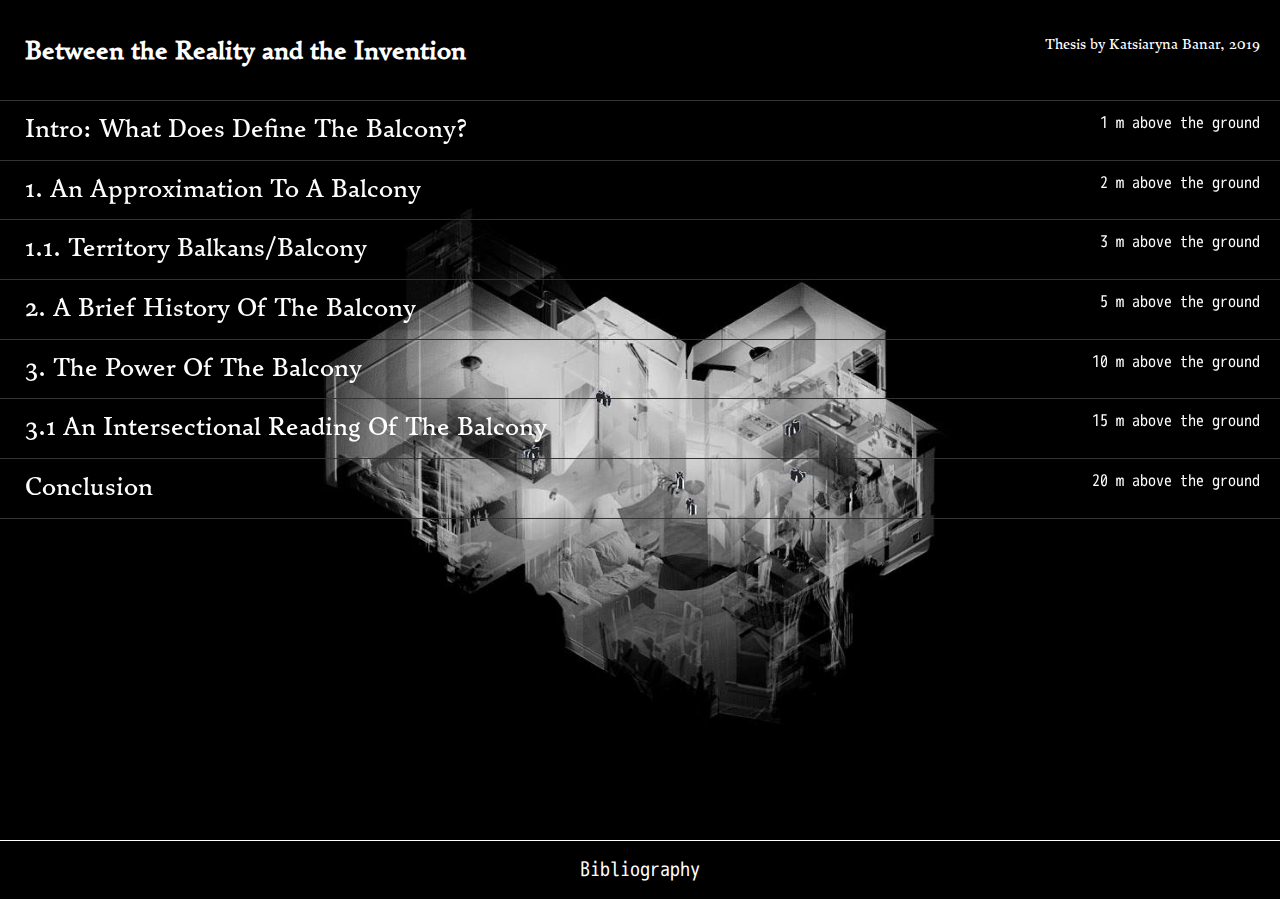
==== index.html @ 6cf9952d "Update_2" ====
<html>

<head>
<script type="text/javascript" src="jquery-3.2.1.min.js"></script>
<link rel="stylesheet" type="text/css" href="style.css">
<!-- <link rel="stylesheet" type="text/css" href="aos.css"> -->
<meta name="viewport" content="width=device-width, initial-scale=1, minimum-scale=1.0, user-scalable=no">

</head>

<body>



	<div class="top">
		<h2>Between the Reality and the Invention</h2>
		<p class="credentials">Thesis by Katsiaryna Banar, 2019</p>
	</div>


	<nav class="menu">
    <nav class="drop-down-menu">
      <input type="checkbox" class="activate" id="accordion-1" name="accordion-1" onChange="toggleDisplay('img-big-one');" onChange="toggleVisibility('bibliography');">
      <label for="accordion-1" class="menu-title">Intro: What Does Define The Balcony?</label>
      <label for="accordion-1" class="menu-title-m">1 m above the ground</label>
      <img class="big-img" id="img-big-one" src="3.jpg">
      <div class="drop-down">
	  		<div class="content">
					<p class="text">
						In my research, I am interested in examining the role of balconies in societies.
						The balcony is a platform enclosed by a wall or balustrade on the outside of a building, with access from an upper-floor window or door<span class="ref" id="ref1">(1)</span>. The balcony has its construction, which makes it a limited space, yet the perspective is endless; it projects to the outside but floats above it. Unlike other similar structures such as terraces, loggia or streets in the sky, balconies are cellular and isolated<span class="ref" id="ref2">(2)</span>.  It is this isolation that gives a feeling of privacy for this delineated territory towering above a noisy street.<br><br>

						A balcony is an exercise between public and private, silent and loud, foreground and the background. It is a place of tension between two opposing forces and in the manipulation of those forces, it shapes social relations. And in this binary exchange inherited in a very common architectural element, one can observe the omnipresence of dynamic transformation of self-recognition, that reproduces itself at every moment at any point<span class="ref" id="ref3">(3)</span>. The balcony is cellular and isolated, with perfectly defined borders, yet it provides the capacity to act and structure meaning in a given environment.<br><br>

						A balcony can be considered as a divider or a connector based on the function and its interpretation by the participants in the information exchange. Historically, a balcony has performed multiple roles: from the defensive, through representative towards the ceremonial and symbolical. Balconies underwent multiple changes during their existence and served as numerous diverse platforms for maintaining the needs of a particular time, its construction was changed accordingly. At present, balconies are still used in many religions as echoes of the former power.<span class="ref" id="ref4">(4)</span> <br><br>

						A balcony has a vivid hierarchy and vertical position, which states the elevation of one over another: it gives a choice for the one on the balcony of where and how to be seen. It has a particular capacity and provides a higher ground; everything works in favor of the ones on the balcony: it provides access to the more information, it has a better sound distribution and a greater perspective. It's superior yet limited towards the inferior yet endless world.<br><br>
						 
						Standing on a balcony one has the privilege of a superior position, of privacy, significance, dominance, and broader view, yet mobility is limited. It is superior but simultaneously turned towards the inferior yet endless world. “What does it mean to be above or below in today’s rapidly urbanizing world?”<span class="ref" id="ref5">(5)</span>, between the observer and the observed scene. This hierarchy is the representation of power. <br><br>

						I want to examine the created tension and analyze how the dominant position of power provoked or affected the interpretation of actions and behaviors. I want to learn about the determining factors of geopolitical inequalities and the methods of translation of the information.<br><br>

						In order to do so, the balcony will be examined on different levels such as etymological, physical, symbolical, and looked through the prism of the Balkans as they both share the common principles in their etymologies and the ways in which they are culturally constructed.<span class="ref" id="ref6">(6)</span>  The balcony is not just a mundane object that decorates the city, but it is underlying greater reality and power. Thus, this thesis is a reading of the balcony. <br><br>

						 I know that something should look like this, and I expect it to behave in some specific way. But the beauty of virtual worlds lies in the fact that the behaviour of elements within it depends on the programmer’s imagination rather than on the way things happen on this Euclidian-Newtonian earth. If I drop an object in the virtual world, it might just go up or even multiply and go sideways — the laws of this world can be logical and consistent, but not necessarily with real physics. The symbols become the realityhere are certain characteristics of virtual worlds.
					</p>
					<div class="images">
						<img class="small-img" src="2.jpg" data-aos="fade-up">
					</div>
					<div class="content">
						<p class="text">
							Hedgehos is the best animal in the whole universe <span class="ref" id="ref2">HEDGEHOOOOOG!!!!!</span>

						</p>
						<div class="images">
							<img class="small-img" src="2.jpg" data-aos="fade-up">
						</div>
	     	</div>
      </div>
    </nav>



    <nav class="drop-down-menu">
			<input type="checkbox" class="activate" id="accordion-2" name="accordion-2" onChange="toggleDisplay('img-big-two');" onChange="toggleVisibility('bibliography');">
<!--       <label for="accordion-2" class="menu-title">1. An Approximation To A Balcony<span style='padding-left:27%;'> 2 m above the ground</span></label> -->

        <label for="accordion-2" class="menu-title">1. An Approximation To A Balcony</label>
        <label for="accordion-2" class="menu-title-m">2 m above the ground</label>
				<img class="big-img" id="img-big-two" src="3.jpg">

				 <div class="drop-down">
	 	  		<div class="content">
	 					<p class="text">
							<span class="ref" id="ref3">(3)</span>

	 						In order to understand what the words balcony and Balkans have in common, one should look at the common perception of both of these terms. To simulate this one can go to the popular search engine and the first results for the word “balcony” generate images, which represent the balcony as an architectural form of luxury, an outdoor oasis, privacy and a form of escape. <br><br>

							For the Balkans, according to popular online encyclopedia Britannica “The Balkans are usually characterized as comprising Albania, Bosnia and Herzegovina, Bulgaria, Croatia, Kosovo, Macedonia, Montenegro, Romania, Serbia, and Slovenia”<span class="ref" id="ref7">(7)</span>. <br><br>

							Although there is no universal agreement on the region’s components<span class="ref" id="ref8">(8)</span>, paradoxically the mainstream culture has a very unified and generalized view on the region. If one runs the word “Balkans” through the Google image search, it will appear as the oasis of the blue seaside and green mountains, a perfect destination for the holidays.  <br><br>

							However, in order to be precise in the understanding of these terms to draw further conclusions, one should come to an etymological analysis. If to look at the origin of the word balcony, one can find in popular sources that the term derives from Old High German balcho ‘beam’. Another popular version is that it arises from Italian balcone ‘scaffold.<span class="ref" id="ref9">(9)</span>’  The term balcony can also possibly arise from Persian balk 'mud' with Turkish suffix -an, or another version is Persian بالا bālā 'big, high, upper, above' + خانه khāna 'house, upper house, room'<span class="ref" id="ref10">(10)</span> <br><br>

							On the other hand, Balkans originated from Ottoman Turkish “balkan” meaning “chain of wooded mountains” can be related to Persian bālk 'mud', and the Turkish suffix an 'swampy forest' when Ottoman Turks arrived into the region. Also, Ottoman Turkish balkan, in its turn may relate back to the Persian word "balkane", which means high, above, or proud house.<span class="ref" id="ref11">(11)</span> <br><br>

							Thus, both of these terms share mutual linguistic origins and based on this connection, it gives the ground for further investigation of the relation between these two concepts. And in doing so, one can see the relation between the reality and the invention: how both of these terms turn out to be the product of the cultural means. <br><br>

							The Balkans has been described as the "other" of Europe. There has been a plan for the inclusion of the Balkans into the European Union, which extended to Bulgaria, Romania, and Croatia, along with Greece, and the rest of the region was ignored.<span class="ref" id="ref12">(12)</span>  <br><br>


	 					</p>
	 					<div class="images">
	 						<img class="small-img" src="2.jpg" data-aos="fade-up">
	 					</div>
	 					<div class="content">
	 						<p class="text">

	 							
	 							
	 						<div class="images">
	 							<img class="small-img" src="2.jpg" data-aos="fade-up">
	 						</div>
	 	     	</div>
	       </div>
    </nav>




    <nav class="drop-down-menu">
			<input type="checkbox" class="activate" id="accordion-3" name="accordion-3" onChange="toggleDisplay('img-big-three');" onChange="toggleVisibility('bibliography');">
      <label for="accordion-3" class="menu-title">1.1. Territory Balkans/Balcony</label>
       <label for="accordion-3" class="menu-title-m">3 m above the ground</label>

      <img class="big-img" id="img-big-three" src="2.jpg">

			<div class="drop-down">
	  		<div class="content">
					<p class="text">
						The earliest mention of the term ‘Balkans’ appears in an early 14th-century Arab map, in which the Haemus mountains are referred to as Balkan. Thus, the peninsula is considered to be named for the Balkan Mountains, stretching for 530 km along the parallel in the eastern part of the peninsula on the territory of Bulgaria and eastern Serbia.<span class="ref" id="ref13">(13)</span> The name came into scientific use at the beginning of the XIX century. Then Johann August Zeune defined the Balkans as an independent peninsula of Europe.
						</p>
					<div class="images">
						<img class="small-img" src="6.jpg" data-aos="fade-up">
					</div>
					<div class="content">
						<p class="text">
								</p>
					<div class="images">
						<img class="small-img" src="7.jpg" data-aos="fade-up">
					</div>
					<div class="content">
						<p class="text">

 
						<span class="ref" id="ref1">(1)</span> Since ancient times, these mountains were called Haemus Mons, Stara Planina, Catena Mundi or Catena del Mundo. They served as the northern border of Greece, Thrace, and Macedonia. The Greeks considered it as a border of the civilized world.  August Zeune was also convinced that the Balkan Mountains extend continuously from the shores of the Black Sea west to the Alps.<br><br>

						Later, the assertion of this concept was proved, but from the late XIX-early XX century, the concept of the "Balkans" is increasingly used to define a new geopolitical and geo-cultural region arising from the ruins of the Ottoman Empire in Europe.

				
					</p>
					<div class="images">
						<img class="small-img" src="8.jpg" data-aos="fade-up">
					</div>
					<div class="content">
						<p class="text">
							Denying the Balkan identity of Croatia, Mirela Slukan Altić argues that only Greece, as well as parts of Albania and Macedonia, have a vivid peninsular position. “There is no geographical basis in the isolation of the Balkan Peninsula; Balkans is an exclusively geopolitical category." (Slukan Altić, 2011) She argues that external geostrategies and researchers wrote the concept of the Balkans as a specific geopolitical space (with the corresponding identity).  This discourse fits into Edward Said's famous concept of oriental studies.<span class="ref" id="ref1">(1)</span> 

					</p>
					<div class="images">
						<img class="small-img" src="9.jpg" data-aos="fade-up">
					</div>
					<div class="content">
						<p class="text">
							Orientalism as a practice, according to Said, is a systematic discipline by which European culture was able to manage - an even produce - the Orient politically, sociologically, militarily, ideologically, scientifically and imaginatively during the post-enlightenment period.  Western representation and the social construction of the Orient as the ultimate “other" occurred in history, literature, art, music and popular culture.<br><br>
							 
							"If the Balkans had not existed, they would have been invented"  was the verdict of Court Hermann Keyserling in his 1928 publication, Europe. This book traces the relationship between the reality and the invention.  “A region geographically inextricable from Europe, yet culturally constructed as "the other," the Balkans have often served as a repository of negative characteristics upon which a positive and self-congratulatory image of the "European" has been built.” <br><br>
							 
							Balkans - a synonym for a reversion to the tribal, the backward, the primitive, the barbarian. Western society could not accept the reluctance of these countries to be “educated” according to western traditions. Its inhabitants do not care to conform to the standards of behavior devised as normative by and for the civilized world. "The standard Balkan male is uncivilized, primitive, crude, cruel, and, without exception, disheveled." 

						</p>
						<div class="images">
							<img class="small-img" src="2.jpg" data-aos="fade-up">
						</div>
	     	</div>
      </div>
    </nav>

    <nav class="drop-down-menu">
			<input type="checkbox" class="activate" id="accordion-4" name="accordion-4" onChange="toggleDisplay('img-big-four');" onChange="toggleVisibility('bibliography');">
      <label for="accordion-4" class="menu-title">2. A Brief History Of The Balcony</label>
       <label for="accordion-4" class="menu-title-m">5 m above the ground</label>
			 <img class="big-img" id="img-big-four" src="2.jpg">
			 <div class="drop-down">
 	  		<div class="content">
 					<p class="text">
 						Traditionally buildings have been defined as art objects or technical objects by architectural discourse, though there is a social aspect that is inherent in the buildings as well, as they shape social relations and contain social meanings. Thus, a change in the built environment occur, it influences social behavior and the ways of perception. In its turn, it changes the way people approach urban planning and architecture.<br><br>
						In this work the main focus lies not on the building as a whole, but on one specific part, namely the balcony: as an extension of the building with its own perspective, meaning and social relations. In order to understand these aspects, one should look into the history of the balcony and its origins.<br><br>

						First notations describe balconies as functional elements. According to Viollet-le-Duc, such constructions were used in castles and fortresses as points for the observation and in case of the defense it gave a wide viewing angle and allowed to overtake the enemy faster as well as gave the advantage of being protected from the height. These balconies were erected over the city gates and on the fortress walls. The construction was a massive stone slab, projecting beyond the plane of the wall, and was protected from all sides by the same strong walls.<br><br>
						 
						Later, balconies began to be used in the inner courtyards of fortresses and palaces, which had unapproachable outer walls. The advantage of being above the crowd gave the balcony a new function. It becomes a power structure. Thus, royalty and aristocrats could turn to the townspeople without the need to go down into the crowd and their guard could react on possible attack faster. An example of a balcony as a device so inseparable from power will be the jharoka of Mughal architecture in India, which Shah Jahan forbids to his rivals. <br><br>

						In medieval Europe, balconies received new development as important architectural elements that adorn the surface of the walls of the buildings. Since then a great variety of new forms and techniques appear. The change of the function entailed changes in the construction; balconies became much lighter and were decorated with living climbing plants, furniture, and sculptures. It is interesting to notice that balconies have romantic connotations due to its associations with the monologue in Shakespeare’s play “Romeo and Juliet” even though the balcony was never mentioned in the original play, it was adopted as a symbol of romance in literature and theatre plays. <br><br>  
						 
						In the late 19th century balconies are associated with the standards of health and hygiene. In the book of Thomas Mann “The Magic Mountain”, the author calls it “lofty and detached, inhabited by those too fragile for reality”  referring to the European intellectual culture.<br><br>
						 
						The political balcony replaced the decorative balcony intended for a pleasant pastime as the First World War began. “It becomes an ideal stage from which to project mass spectacle. ” The leader had direct contact with the masses, yet being elevated above all and distinguishing clearly the hierarchy and importance of his figure. Even during the post-war time balconies kept its political reputations and were considered as political platforms.<br><br>


 					<div class="images">
 						<img class="small-img" src="2.jpg" data-aos="fade-up">
 					</div>
 					<div class="content">
 						<p class="text">

 							????????

 							<div class="images">
 						<img class="small-img" src="5.jpg" data-aos="fade-up">
 					</div>
 					<div class="content">
 						<p class="text">

 							Balconies as such are apolitical, but in order to politicize them, they require activation. This was the case for the Palazzo Venezia, as its balcony became famous as the political platform for Mussolini, from which he announced the war against France and Britain on June 10, 1940. This balcony was kept away from the public until 2011 as an element of embarrassment after the war.  <br><br>
 
							With time balconies regained their image as wide-open spaces predominantly for pastime leisure with fresh air, light, and visibility. The green balcony has become a symbol of ecological hope.  Balconies have also gained in status and become luxurious elements that increase the value of real estate.<br><br>
							 
							Balconies have undergone multiple changes during their existence while serving numerous and diverse platforms based upon the needs of a particular period of time while its construction changed accordingly. At the present moment, balconies are still used in many religions as utilitarian infrastructures, symbols and as echoes of a former power. For example, a balcony is still used for ceremonial purposes when a newly elected pope gives his blessing (known as urbi et orbi) after the conclave at the St. Peter’s Basilica at Rome.<br><br>
							 
							What is important to note is that balconies are objective constructions that can be subjectified once given a particular perspective for looking at it. Both the structure itself as well as one’s perspective towards this structure influences its perception. Everyone can agree upon the fact that there is a balcony, but how someone perceives it is predetermined by social norms and status. In this case, a viewer’s position towards the balcony matters — understanding is the exercise between the state of perception and the state of things.<br><br>
 						
 	     	</div>
       </div>
    </nav>


<nav class="drop-down-menu">
	<input type="checkbox" class="activate" id="accordion-5" name="accordion-5" onChange="toggleDisplay('img-big-five');" onChange="toggleVisibility('bibliography');">
      <label for="accordion-5" class="menu-title">3. The Power Of The Balcony</label>
      <label for="accordion-5" class="menu-title-m">10 m above the ground</label>
			 <img class="big-img" id="img-big-five" src="2.jpg">
			 <div class="drop-down">
 	  		<div class="content">
 					<p class="text">
 						“Traditionally, power was what was seen, what was shown, and what was manifested...Disciplinary power, on the other hand, is exercised through its invisibility; at the same time it imposes on those whom it subjects a principle of compulsory visibility. In discipline, it is the subjects who have to be seen. Their visibility assures the hold of the power that is exercised over them. It is this fact of being constantly seen, of being able always to be seen, that maintains the disciplined individual in his subjection. And the examination is the technique by which power, instead of emitting the signs of its potency, instead of imposing its mark on its subjects, holds them in a mechanism of objectification. In this space of domination, disciplinary power manifests its potency, essentially by arranging objects. The examination is, as it were, the ceremony of this objectification.”  <br><br>

						One unavoidable fact of the balcony is that it will always be higher on display, thus creating a hierarchy between the observer and the observed scene. This hierarchy is the representation of power. Later in this chapter, I will expand on Foucault’s reading of power in relation to structure, in particular, his analysis of the panopticon, in relation to the broader reading of the balcony.<br><br>

						Looking at power from the perspective of Michel Foucault – as a model of interpersonal relations that infiltrates society from top to bottom –then it becomes clear that well-known examples of architecture from the past more or less clearly embody the political model inherent to its place and time, stabilizing this notion in the form of an organized space. <br><br>

						The main purpose of the Panopticon: to bring the prisoner into a state of conscious and constant visibility, which ensures the automatic functioning of power. It is a type of placement of bodies in space, the distribution of individuals relative to each other, hierarchical organization, the location of centers and channels of power, the definition of its tools and methods of intervention applicable in hospitals, factories, schools and prisons.  <br><br>

						According to Foucault, under the conditions of a panopticon, the distribution of power lies in the fact that it never intervenes, but is sent immediately, it forms a mechanism in which actions derive from one another. Without having any material tools, except architecture and geometry, power acts directly on individuals, it “gives to consciousness the power over consciousness”.<br><br> 

						Sergei Sitar, an architect and urban planner, in his book “Architecture and politics: From renaturalization to unlimited love”, leads the reader to the fact that architecture in its most archaic roots – like any other form of art – is inevitably linked with sacral, religion, spiritual rituals and practices, and is, in one way or another, aimed at the transformation of consciousness. This energy of religious devotion and attempt to transform is being appropriated and grounded by more tangible structures, such as political power.<br><br> 

						According to Sitar, within the architecture generated by any given local historical community two interrelated but distinct modes of self-awareness and self-representation should be distinguished. The first is implemented through the spatial fixation of specific economic and practical vital cycles. The second is the manifestation of a certain type of figurative and compositional thinking, which is also used to solve practical problems at a symbolic level.  In the modern European tradition, this second dimension of an architectural work is identified as the “aesthetic” as a dimension of “beauty”. According to the author though, it might be fairer to define this as “ideological” or “educational”: beauty should be spoken of here rather in the way we talk about the beauty of mathematical evidence or the beauty of moral actions. This second dimension arises due to the fact that each architectural element not only solves a local, practical problem, but “seeks to establish some kind of high standard bar and offers a clear example with which the community can keep and transmit from generation to generation a certain effective system of thinking, perceived at the same time as “your own” (the basis of self-identity) and as universally true.”<br><br>
						 
						A perfect example of this symbolic manifestation in action within architecture is the world’s tallest building: the 830-metre tall Burj Khalifa in Dubai. Its opening was accompanied by 30-metre dancing fountains for the price of 225 million dollars, which are themselves in its turn, the tallest fountains in the world. Dubai appears as one of the most verticalised of cityscapes, with its continuously growing skyscrapers from the flat surface cutting through the vertical axis, proclaiming Dubai’s arrival as a ‘world-class’ or ‘global city’.  Such towers are the manifestation of power and class division. The last floors serve no utilitarian function beyond accommodating lift shafts and service panels. “In Dubai, as elsewhere, this process rises towers that are often not even fully occupied by people: while projecting their symbolic value to the world, they often house capital, rather than human.” <br><br>

						“Brand Dubai’ is thus all about linking the rising forest of steel, concrete, aluminum and glass to a collective architectural fantasy, a phantasmagoria of ‘supreme lifestyles’, for consumers, tourists, speculators and elites orchestrated through the complex machinations of global finance, global airline systems and global geopolitics (as well as, less visibly, organized crime, money laundering, financing of terrorism and sex and people trafficking). Vertical metaphors saturate – indeed constitute – these narratives.”
						[Like most words describing status, quality, power or achievement, ‘supreme’ is itself a vertical metaphor. Its origins are late fifteenth century (in the sense of ‘highest’): from Latin supremus, superlative of superus, ‘that which is above’.] <br><br>
						 
						The design of Burj Khalifa – its height and strength – might be considered as a representation of the absolute power of Dubai’s patriarchal ruler, the tall bearded figure of Mohammad bin Rashid Al Maktoum, who takes the role of monarch, prime minister and president at the same time and demands to be called ‘His Highness’ (HH).  In the UAE, this ruler even has the power to personally dictate criminal sentences.<br><br>

						Here it might be worth noting another vertical architectural element namely the minaret. This tower-like structure is punctuated by a platform at its apex, from which the muezzin recites the call to prayer for worship at the mosque. Although minarets have not historically been prescriptive in Islam, their symbolic role as a spiritual and cultural architectural landmark is well established across the world.<br><br>
						 
						It is also worth noting that the United Arab Emirates host one of the biggest concentrations of US military power on the planet. Al Dhafra Air Base in Abu Dhabi (an emirate to the west of Dubai) is one of the US Air Force’s most important drone and spy plane bases (Al Dhafra is only a hundred miles as the drone flies from Iran). Further along the coast to the west, the tiny Gulf state of Qatar, Al Udeid Air Base houses a huge ‘Airspace Control’ centre for the US military’s Central Command. The center gathers more than 800 hours of surveillance video over the war zone every day. <br><br>

						“Such is the UAE’s strategic importance that plans are in place for an invisible ‘dome’ of strategic space above and around the city to be protected by one of the world’s most sophisticated missile defense systems – the Terminal High Altitude Area Defense (THAAD) system – as a deterrent to missile attack from Iran, just across the Gulf. These air defense missiles are designed to destroy attacking missiles in the upper atmosphere and even beyond the atmosphere’s limits.” <br><br>

						The place of the former “power” or “status” superiority of those who rule over subordinates has firmly taken a new type of inequality, which can be described as “image-communication”, “medial” or “technological. <br><br>

						Whether considering the Burj Khalifa, the Islamic minaret or the invisible towering vantage points of countless US drones in the night, the seemingly endless quest for elevation as a superior vantage point manifests as a power through perspective. While the balcony as an element of architecture proposes many functions, the extrapolation from both its physical attributes as well as its inherent social, cultural and political potential embodies the power to subjugate, coerce or seduce. <br><br>


<span class="ref" id="ref1">(1)</span> I know that something should look like this, and I expect it to behave in some specific way. But the beauty of virtual worlds lies in the fact that the behaviour of elements within it depends on the programmer’s imagination rather than on the way things happen on this Euclidian-Newtonian earth. If I drop an object in the virtual world, it might just go up or even multiply and go sideways — the laws of this world can be logical and consistent, but not necessarily with real physics. The symbols become the realityhere are certain characteristics of virtual worlds.
 					</p>
 					<div class="images">
 						<img class="small-img" src="2.jpg" data-aos="fade-up">
 					</div>
 					<div class="content">
 						<p class="text">
 							There are certain characteristics of virtual worlds. Computer simulations turned regular physics into information conveyed through symbols. I know that something should look like this, and I expect it to behave in some specific way. But thhere are certain characteristics of virtual worlds. Computer simulations turned regular physics into information conveyed through symbols. I know that something should look like this, and I expect it to behave in some specific way. But the beauty of virtual worlds lies in the fact that the behaviour of elements within it depends on the programmer’s imagination rather than on the way things happen on this Euclidian-Newtonian earth. If I drop an object in the virtual world, it might just go up or even multiply and go sideways — the laws of this world can be logical and consistent, but not necessarily with real physics. The symbols become the realityhere are certain characteristics of virtual worlds. Computer simulations turned regular physics into information conveyed through symbols.<span class="ref" id="ref1">(1)</span> I know that something should look like this, and I expect it to behave in some specific way. But the beauty of virtual worlds lies in the fact that the behaviour of elements within it depends on the programmer’s imagination rather than on the way things happen on this Euclidian-Newtonian earth. If I drop an object in the virtual world, it might just go up or even multiply and go sideways — the laws of this world can be logical and consistent, but not necessarily with real physics. The symbols become the realityhere are certain characteristics of virtual worlds.
 						</p>
 						<div class="images">
 							<img class="small-img" src="2.jpg" data-aos="fade-up">
 						</div>
 	     	</div>
       </div>
    </nav>


<nav class="drop-down-menu">
			<input type="checkbox" class="activate" id="accordion-6" name="accordion-6" onChange="toggleDisplay('img-big-six');" onChange="toggleVisibility('bibliography');">
      <label for="accordion-6" class="menu-title">3.1 An Intersectional Reading Of The Balcony</label>
      <label for="accordion-6" class="menu-title-m">15 m above the ground</label>
			<img class="big-img" id="img-big-six" src="2.jpg">
			 <div class="drop-down">
 	  		<div class="content">
 					<p class="text">
 						“Drones linger over and annihilate people from above. Sociologists who have studied viewer comments to YouTube footage from drones of the targeting and killing of ‘insurgents’ note a widespread tendency. In keeping with deep traditions in Western culture and language, commentators see their top-down view as one of inherent superiority over the subjugated, less important, and racialised people – or even dehumanised non-people – far beneath the gaze.” <br><br>

						The balcony was a prerogative for elite, upper-class due to the fact that only rich people could afford to have a second floor and the balcony. It created also the physical distance between the people on a street, and people “above”. <br><br> 

						Drawing on Lefèbvre, Stuart Elden offers a reading of space as a conceptual triad, as perceived, conceived, and lived, and as a physical, mental, and social construct that accommodates interpretations of space as both real and imagined.”  As shown on the graph below, according to Lefèbvre, space is imagined when it is an instrumental space of social engineers and urban planners, meaning space as a mental construct. He refers to the physical space as real. Lived space is the one that has been produced and modified over the time and through its usage, space obtains symbolism and meaning. 
						</p>
 					<div class="images">
 						<img class="small-img" src="graph.jpg" data-aos="fade-up">
 					</div>
 					<div class="content">
 						<p class="text">



 					Zygmunt Bauman in his work “Liquid Modernity” describes that any society is characterized by its social stratification, how individuals are divided into classes (there are always upper and lower classes, poor and rich).<span class="ref" id="ref36">(36)</span> The difference is only based on what criteria these tops and bottoms are determined.  <br><br>

					Stratification analyzed through the grammatical representation of social life could be represented (introduced) by the structured meaning systems consisting of general concepts and plans of actions attached to them.  <br><br>

					For instance, consider a few sets of such categories as the following:
					<man>, <woman>
					<child>, <adolescent>,<adult>
					<single>,<married>
					<black>, <white>, <Asian>, …
					<salesman>, <computer programmer>, <electrician>
					All of these categorisations refer to individual social objects, i.e., persons, but others refer to collective social objects, such as:
					<Mexico>, <Japan>, <United States of America>,
					<elementary school>, <middle school>
						 <br><br>
 
						These example sets of categories are not only the conceptual definitions of social objects; they are associated with “plans”, in the sense of Miller, Galanter and Pribram (1960) or “institutionalised production systems” (Fararo and Skvoretz 1984), in which the productions pertain to the way that action is conditional on the defined situation and the “places” of the actors in the institutional framework governing that situation”.   <br><br>

						Not only we associate general cultural expectations for differential attributes and behaviors of particular categories, but these categories create the core of the gender institution. Exceptions for the categorized objects include “stateless” persons that cannot be uniquely assigned to a nation-state category or a person whose gender identity blurs the boundaries between <man> and <woman>. Once such institutions are created, they start shaping back the conditions they were created at. <br><br>

						Lima balconies: correlation of cultural practices that resist and subvert gender role expectations for Lima’s women.  <br><br>

						According to Fernandez Munoz, Lima was known since the beginning of 16th century as the city of balconies. The balcony was a prerogative for elite, upper-class only due to the fact that only rich people could afford to have a second floor and the balcony. It created also the physical distance between the people on a street, and people “above”.  Higgins connects Lima’s cultural and literal history with the city’s balconies to point up culture-specific race, class, and gender issues. He references urban policies intended to physically separate upper-class residents on the balconies from lower-class and indigenous street people.   <br><br>

						Symbolically, the balcony was considered as a feminine space in a house.  Women were not intended to enter public spaces and balcony was the compromise to stay outside and inside, therefore to enter the public domain while keeping the privacy. "Women were granted limited visual and aural access to the street via the balcony, but the semi-enclosed structure protected (and also burred) them from direct contact with people and especially men at the lower level - in the literal and figurative sense of the term.”  

						</p>
 						<div class="images">
 							<img class="small-img" src="10.jpg" data-aos="fade-up">
 						</div>
 						<div class="content">
 						<p class="text">

 							Women spent most of the times gathering on balconies. By observing the outside world, watching without being seen, women gained influence and power in a space, which was originally intended for limitation. The architect Beatriz Pero states in her text “Concealed Gazes”: “The possibility that upper-class women’s could be watching the public space modified the behavior of the people they looked at, while the possibility of exerting control anonymously modified the behavior of the on-lookers themselves.”  <br><br>

							The difference in perspective and social inequality is also present in advanced representation system as cinema. Laura Mulvey, a British feminist film theorist, analysis mainstream cinema as a product of the patriarchal order. Her work “Visual Pleasure and Narrative Cinema” examines how the film form has been structured by the patriarchal society, in which the image of a woman is portrayed as a passive bearer of the meaning that is created by the men. According to the author, ways of seeing and pleasure in looking are formed through the male perspective and skilled manipulation of visual pleasure.  The power of the men to actively look is manifested in the formation of the term “male gaze”, as not only to look at but also to feel superior towards the object of the gaze.<br><br>

							Laura Mulvey describes the process in which the audience is brought closer to the experience by excluding the camera presence and denying that the audience is watching only the final product, and by doing so establishing the screen illusion. The formulation of this theory allows us to look at the method through which the particular construct is achieved.<br><br>

							“The Man with the Movie Camera” is a film directed by Dziga Vertov in 1929, in which author shifts the focus of the viewer from the outcome to the process behind the construct. Film theorists often conclude that the main idea of this work is to reveal the methods of fabrication of meaning in cinema. In the conventional film, the point of view is represented as “neutral”, not visible, not being part of it, turning what you
							see into “reality".  Vertov highlights the unseen and reverses the narrative making the viewer aware of the construction and blueprint of the movie.<br><br>

							Alfred Hitchcock in the movie "Rear Window" (1964) uses similar skillful manipulation of the camera to shift the focus from the established morality to the perverted side of the process of identification. 

							</p>
 						<div class="images">
 							<img class="small-img" src="12.jpg" data-aos="fade-up">
 							<p>
 							<img class="small-img" src="11.jpg" data-aos="fade-up">
 							<p>
 							<img class="small-img" src="13.jpg" data-aos="fade-up">
 						</div>
 						<div class="content">
 						<p class="text">

 							In the movie, the audience can identify themselves with the main character and take the perspective of the male protagonist. Thus, the observed scene turns into the screen and the main character represents the audience. <br><br>

							Our expectations associated with particular terms are visible and shaped throughout the pop culture - admired Juliet on elevation triggers comparison to sun and moon. Admiration is achieved through elevation; the viewers understand the position of Romeo and the created hierarchy between characters.

						</p>
 						<div class="images">
 							<img class="small-img" src="1.jpg" data-aos="fade-up">
 							<p>
 							<img class="small-img" src="4.jpg" data-aos="fade-up">
 							</div>
 						<div class="content">
 						<p class="text">

 	     	</div>
       </div>
    </nav>


<nav class="drop-down-menu">
			<input type="checkbox" class="activate" id="accordion-7" name="accordion-7" onChange="toggleDisplay('img-big-seven');" onChange="toggleVisibility('bibliography');">
      <label for="accordion-7" class="menu-title">Conclusion</label>
      <label for="accordion-7" class="menu-title-m">20 m above the ground</label>
			<img class="big-img" id="img-big-six" src="2.jpg">
			 <div class="drop-down">
 	  		<div class="content">
 					<p class="text">
 						In this thesis, the dominant power is examined through the perspective of the spatial metaphor of verticality in order to understand how the constructed meaning can both shape and be shaped by the perspective, social relations and interpretations. A balcony is a construct that accommodates interpretations of space as both real and imagined. It has different meanings, altitudes, representations and interpretations of the above. Its meanings are created in mechanism in which actions derive from one another in a constant loop of structurizing meaning systems. The balcony hence is a construction, it is a cultural product. Balconies have different meanings, altitudes, representations, and therefore provide possibility for different ways of reading the balcony. Its meanings are created rather than given.<br><br>

						Balcony, as a manifestation of power understood from the perspective of Michel Foucault – as a model of interpersonal relations that infiltrates society from top to bottom, provides a spatial metaphor of hierarchy and transmits a certain effective system of thinking, perceived at the same time as “your own” (the basis of self-identity) and as universally true.<br><br>

						Constructed cultural categories define the expectations for differential attributes and behaviors of particular categories, simultaneously becoming the core of “institutionalized production systems”. The gender institution was vividly manifested in Lima, South Africa, where women were not allowed to enter public spaces. The balcony was the compromise to both outside and inside, therefore to enter public domain while watching without being seen and exercising own limitations in exchange of power of knowing. Women were not granted the access or existence in the public. The balcony is cellular and isolated, with perfectly defined borders, yet it provides the capacity to act and structure meaning in a given environment. 

						</p>
 					<div class="images">
 						<img class="small-img" src="graph.jpg" data-aos="fade-up">
 					</div>
 					<div class="content">
 						<p class="text">




 	     	</div>
       </div>
    </nav>

  </nav>


<div class="footer">

	<div class="grid-container">
	  <div class="grid-item" id="first-grid">
	  	<a id="reference1" href="#ref1">1. 1. “Balcony | Definition of Balcony in English by Oxford Dictionaries.” Oxford Dictionaries | English, Oxford Dictionaries, en.oxforddictionaries.com/definition/balcony.</a>
			<a id="reference2" href="#ref2">2. Bauman, Z. (2000). Liquid modernity. Cambridge, UK: Polity Press.</a>
			<a id="reference3" href="#ref3">3. Burney, Shehla. “CHAPTER ONE: Orientalism: The Making of the Other.” Counterpoints, vol. 417, 2012, pp. 23–39.</a>
			<a id="reference4" href="#ref4">4. Carter, F. (1977). An historical geography of the Balkans. London: Academic Press.</a>
			<a id="reference5" href="#ref5">5. Colomina, Beatriz. Privacy and Publicity: Modern Architecture as Mass Media. Cambridge (Mass.): MIT Press, 2001.</a>
			<a id="reference6" href="#ref6">6. Ehland, C., & Fischer, P. (2018). Resistance and the city: Negotiating urban identities: Race, class, and gender. Leiden: Brill Rodopi.</a>
			<a id="reference7" href="#ref7">7. Elden, Stuart. There is a Politics of Space Because Space is Political: Henri Lefèbvre and the Production of Space.” Radical Philosophy Review 10.2(2007): 101-116.</a>
			<a id="reference8" href="#ref8">8. Fararo, T. J., & Kosaka, K. (2010). Generating Images of Stratification: A formal Theory. Dordrecht: Kluwer Academic.</a>
			<a id="reference9" href="#ref9">9. Foucault, Michel, 1926-1984. Discipline And Punish: the Birth of the Prison. New York : Pantheon Books, 1977. Print.</a>
			<a id="reference10" href="#ref10">10. Korta, Michal. Balkan Playground. Krakow: International Cultural Centre, 2017. 96 pp.</a>
			<a id="reference11" href="#ref11">11. Graham, Stephen. Vertical: the City from Satellites to Bunkers. Verso Books, 2016.</a>
			<a id="reference12" href="#ref12">12. Graham, Stephen. Vertical: the City from Satellites to Bunkers. Verso Books, 2016.</a>
			<a id="reference13" href="#ref13">13. Graham, Stephen. Vertical: the City from Satellites to Bunkers. Verso Books, 2016.</a>
			<a id="reference14" href="#ref14">14. Graham, Stephen. Vertical: the City from Satellites to Bunkers. Verso Books, 2016.</a>
			<a id="reference15" href="#ref15">16. Graham, Stephen. Vertical: the City from Satellites to Bunkers. Verso Books, 2016.</a>
			<a id="reference17" href="#ref17">17. Graham, Stephen. Vertical: the City from Satellites to Bunkers. Verso Books, 2016.</a>
			<a id="reference18" href="#ref18">18. Graham, Stephen. Vertical: the City from Satellites to Bunkers. Verso Books, 2016.</a>
			<a id="reference19" href="#ref19">10. Graham, Stephen. Vertical: the City from Satellites to Bunkers. Verso Books, 2016.</a>

		
			11.	 Korta, Michal. Balkan Playground. Krakow: International Cultural Centre, 2017. 96 pp.<br> 
			12.	Mulvey, Laura. “Visual Pleasure and Narrative Cinema”. Screen 1975. Vol. 16 no3. Pp. 6-18.<br> 
			13.	Pero, Beatriz “Concealed Gazes”, Piet Zwart Institute.<br> 
			14.	Rear Window. (1954). [film] Directed by A. Hitchcock.<br> 
			15.	Sitar, S. (2017). Architecture and Politics. From renaturalization to unlimited love. Strelka Press. 38 pp.<br> 
			16.	Smith, Sabine H. and Bley, Miriam (2012) "Streets in the Sky: The Balconies of Lima and the Road to Intercultural Competence," Journal of Global Initiatives. Vol. 7, 2012, pp. 143-166.<br> 
			17.	 Squires, Nick. “Mussolini Balcony to Be Reopened after Decades of Neglect.” The Telegraph, Telegraph Media Group, 15 Feb. 2011, www.telegraph.co.uk/news/worldnews/europe/italy/8325274/Mussolini-balcony-to-be-reopened-after-decades-of-neglect.html.<br> 
			18.	Stavrianos, L. (2000). The Balkans since 1453. New York: New York University Press.<br> 
			19.	Stojanovi´c, Mihailo D. The Great Powers and the Balkans: 1875-1878 / <br> 
			20.	Todorova, Maria. Imagining the Balkans. New York: Oxford University Press, 1997. xi + 257 pp.<br> 
			21.	Tom, Avermaete; Rem, Koolhaas; Irma, Boom; Amo Harvard Graduate School of Design (2014), “Balcony”. Marsilio, Venice.<br> 
			22.	Toronto International Film Festival (2016). Jill Soloway On The Female Gaze | Master Class [video file]. Retrieved from URL


	  </div>
	  <div class="grid-item" id="second-grid">1. dy fun to the ideas of libera.<br>2. ion of the Divine spark and union of the holistic spirit, which can.</div>
	  <div class="grid-item" id="third-grid">dy functions.</div>

	</div>



</div>
	<div class="bibliography"><a id="biblio">Bibliography</a>
		<div class="bib">
			1.	“Balcony | Definition of Balcony in English by Oxford Dictionaries.” Oxford Dictionaries | English, Oxford Dictionaries, en.oxforddictionaries.com/definition/balcony.<br> 
			2.	Bauman, Z. (2000). Liquid modernity. Cambridge, UK: Polity Press.<br> 
			3.	Burney, Shehla. “CHAPTER ONE: Orientalism: The Making of the Other.” Counterpoints, vol. 417, 2012, pp. 23–39. <br> 
			4.	Carter, F. (1977). An historical geography of the Balkans. London: Academic Press.<br> 
			5.	 Colomina, Beatriz. Privacy and Publicity: Modern Architecture as Mass Media. Cambridge (Mass.): MIT Press, 2001.<br> 
			6.	Ehland, C., & Fischer, P. (2018). Resistance and the city: Negotiating urban identities: Race, class, and gender. Leiden: Brill Rodopi.<br> 
			7.	Elden, Stuart. There is a Politics of Space Because Space is Political: Henri Lefèbvre and the Production of Space.” Radical Philosophy Review 10.2(2007): 101-116.<br> 
			8.	Fararo, T. J., & Kosaka, K. (2010). Generating Images of Stratification: A formal Theory. Dordrecht: Kluwer Academic.<br> 
			9.	Foucault, Michel, 1926-1984. Discipline And Punish: the Birth of the Prison. New York : Pantheon Books, 1977. Print.<br> 
			10.	Graham, Stephen. Vertical: the City from Satellites to Bunkers. Verso Books, 2016.<br> 
			11.	 Korta, Michal. Balkan Playground. Krakow: International Cultural Centre, 2017. 96 pp.<br> 
			12.	Mulvey, Laura. “Visual Pleasure and Narrative Cinema”. Screen 1975. Vol. 16 no3. Pp. 6-18.<br> 
			13.	Pero, Beatriz “Concealed Gazes”, Piet Zwart Institute.<br> 
			14.	Rear Window. (1954). [film] Directed by A. Hitchcock.<br> 
			15.	Sitar, S. (2017). Architecture and Politics. From renaturalization to unlimited love. Strelka Press. 38 pp.<br> 
			16.	Smith, Sabine H. and Bley, Miriam (2012) "Streets in the Sky: The Balconies of Lima and the Road to Intercultural Competence," Journal of Global Initiatives. Vol. 7, 2012, pp. 143-166.<br> 
			17.	 Squires, Nick. “Mussolini Balcony to Be Reopened after Decades of Neglect.” The Telegraph, Telegraph Media Group, 15 Feb. 2011, www.telegraph.co.uk/news/worldnews/europe/italy/8325274/Mussolini-balcony-to-be-reopened-after-decades-of-neglect.html.<br> 
			18.	Stavrianos, L. (2000). The Balkans since 1453. New York: New York University Press.<br> 
			19.	Stojanovi´c, Mihailo D. The Great Powers and the Balkans: 1875-1878 / <br> 
			20.	Todorova, Maria. Imagining the Balkans. New York: Oxford University Press, 1997. xi + 257 pp.<br> 
			21.	Tom, Avermaete; Rem, Koolhaas; Irma, Boom; Amo Harvard Graduate School of Design (2014), “Balcony”. Marsilio, Venice.<br> 
			22.	Toronto International Film Festival (2016). Jill Soloway On The Female Gaze | Master Class [video file]. Retrieved from URL



		</p> </div>

	</div>
<!-- </div> -->
</body>
<script type="text/javascript" src="ScrollMagic.js"></script>
<!-- <script type="text/javascript" src="plugins/debug.addIndicators.js"></script> -->
<!-- <script type="text/javascript" src="aos.js"></script> -->
<script>





$(document).ready(function() {

    /* Every time the window is scrolled ... */
    $(window).scroll( function(){

        /* Check the location of each desired element */
        $('.small-img').each( function(i){

            var bottom_of_object = $(this).offset().top + $(this).outerHeight();
            var bottom_of_window = $(window).scrollTop() + $(window).height();

            /* If the object is completely visible in the window, fade it it */
            if( bottom_of_window > bottom_of_object ){

                $(this).animate({'opacity':'1'},500);

            }

        });

    });

});







// $(window).on("scroll", function() {




    // if($(window).scrollTop() > $('#ref1').position().top - 275 ){
    //     $("#reference1").addClass("view");
    // } else {
    //    $("#reference1").removeClass("view");
    // }

    // if($(window).scrollTop() > $('#ref2').position().top - 300 ){
    //     $("#reference2").addClass("view");
    // } else {
    //    $("#reference2").removeClass("view");
    // }

							    // if($(window).scrollTop() > $('.small-img').position().top - 100 ){
							    //      $(this).animate({'opacity':'1'},500);
							    // }



// $(window).scroll(function() {
//    var hT = $('#ref1').offset().top,
//        hH = $('#ref1').outerHeight(),

//        hT2 = $('#ref2').offset().top,
//        hH2 = $('#ref2').outerHeight(),


//        wH = $(window).height(),
//        wS = $(this).scrollTop();

//    if (wS > (hT+hH-wH) && (hT > wS) && (wS+wH > hT+hH)){
//        $("#reference1").addClass("view");
//    }
//    else {
//    		$("#reference1").removeClass("view");
//    }


//    if (wS > (hT2+hH2-wH) && (hT2 > wS) && (wS+wH > hT2+hH2)){
//        $("#reference2").addClass("view");
//    }
//    else {
//    		$("#reference2").removeClass("view");
//    }




// });


// });



 function toggleVisibility(id) {
   var el = document.getElementById(id);

   if (el.style.visibility=="visible") {
          el.style.visibility="hidden";
     }
     else {
          el.style.visibility="visible";

     }

 }

 function toggleDisplay(id) {
	 var el = document.getElementById(id);

	 if (el.style.display=="inline") {
					el.style.display="none";
		 }
		 else {
					el.style.display="inline";

		 }

 }






$(document).ready(function()
{
  $('.activate').change(function()
  {
    if(this.checked == true)
    {
         $(".bibliography").addClass("hide");


         // alert('hop');
    }
    else {
    	// $(".bibliography").removeClass("hide");
    }
  });





$('.activate').on('click',function(){
    if($('input[type="checkbox"]:checked').length == 0) {

       $(".bibliography").removeClass("hide");
    }

});



});


$('#biblio').click(function() {
   $( ".bibliography" ).toggleClass("open")
});



var controller = new ScrollMagic.Controller({globalSceneOptions: {duration: 100}});

						// build scenes
						new ScrollMagic.Scene({triggerElement: "#ref1"})
										.setClassToggle("#reference1", "view")
										.addTo(controller);

						new ScrollMagic.Scene({triggerElement: "#ref2"})
										.setClassToggle("#reference2", "view")
										.addTo(controller);


						new ScrollMagic.Scene({triggerElement: "#ref3"})
										.setClassToggle("#reference3", "view")
										.addTo(controller);

						new ScrollMagic.Scene({triggerElement: "#ref4"})
										.setClassToggle("#reference4", "view")
										.addTo(controller);

						new ScrollMagic.Scene({triggerElement: "#ref5"})
										.setClassToggle("#reference5", "view")
										.addTo(controller);


						new ScrollMagic.Scene({triggerElement: "#ref6"})
										.setClassToggle("#reference6", "view")
										.addTo(controller);


						new ScrollMagic.Scene({triggerElement: "#ref7"})
										.setClassToggle("#reference7", "view")
										.addTo(controller);

						new ScrollMagic.Scene({triggerElement: "#ref8"})
										.setClassToggle("#refence8", "view")
										.addTo(controller);


						new ScrollMagic.Scene({triggerElement: "#ref9"})
										.setClassToggle("#refence9", "view")
										.addTo(controller);

						new ScrollMagic.Scene({triggerElement: "#ref10"})
										.setClassToggle("#reference10", "view")
										.addTo(controller);

						new ScrollMagic.Scene({triggerElement: "#ref11"})
										.setClassToggle("#reference11", "view")
										.addTo(controller);


						new ScrollMagic.Scene({triggerElement: "#ref12"})
										.setClassToggle("#reference12", "view")
										.addTo(controller);


      // AOS.init({
      //   easing: 'ease-in-out-sine'
      // });



    </script>
</html>
---- style.css ----
@font-face {
font-family: 'Satyr-Regular';
  src: url('Satyr-Regular.otf');
}

@font-face {
font-family: 'mplus-regular';
  src: url('mplus-1m-regular.ttf');
}



body {
	width: 100%;
	left:0;
  	right:0;
 	padding: 0;
 	margin: 0;
 	font-family: 'Satyr-Regular';
 	color:white;

 	background: url("0.jpg");
 	background-repeat: no-repeat;
 	background-size: 55%;
 	background-position: center;
 	background-color: black;

  -webkit-font-smoothing: antialiased;
  -moz-osx-font-smoothing: grayscale;


    line-height: 14pt;
/*
 	  white-space: nowrap;
  overflow-x: auto;
  overflow-y: hidden;*/

}


*,
*:before,
*:after {
  box-sizing: border-box;
}

a:visited {
	color: white;
	text-decoration: none;

}
a {
	color: white;
	text-decoration: none;
	cursor: default;
}
.main-container {

	width:100%;
	height:50%;
	/*border: 4pt solid red;*/
	position: absolute;
}


.drop-down-menu {
	position: relative;

}

.menu-title {
  font-size: 28px;
  cursor: pointer;
  display:block;
  margin: 0;
  padding: 10px 0 10px 15px;
}
/*.meters {

	position: relative;
	top: 0;
	padding-top: 0;
	padding:100px;
}*/

.menu-title-m {
  font-family: 'mplus-regular';
	right:20px;
	top:0;
	position: absolute;
	margin:0;
	padding: 13px 0;
}
.activate {
  display: none;

/*  position: absolute;*/
  cursor: pointer;
  width: 100%;
  left:0;
  right:0;
  padding: 0;
  margin: 0;
  height: 40px;
 /* margin: 0 0 0 -15px;*/
  opacity: 0;
}
.top {
  padding: 20px;
}

h2 {
	top: 0;
	margin-bottom: 0;
  display: inline-block;
	background-color: black;
  float: left;
  font-size: 28px;
  padding-left: 5px;
  display: inline-block;
}

.credentials {
  display: inline-block;
  float: right;
}

.menu a, .drop-down-menu {
border-bottom:1pt solid #333333;
padding: 10px;
}

.menu a, .drop-down-menu:first-child {
  border-top: 1px solid #333333;
}

/*.menu a:hover {
  background: lightgrey;

}*/

.drop-down a {

  background: black;
}

/*.drop-down a:hover {
}*/

.menu  {
  position: relative;
  margin-top: 60px;


}

:checked ~ .menu-title {
 /* background: lightgrey;*/
}

.drop-down {
  max-height: 0;
  overflow: hidden;


}

/*.drop-down a {
  background: #222;
}*/

.activate:checked ~ .drop-down {
  max-height: 500%;
}

.drop-down, .menu a, .drop-down-menu {
  -webkit-transform: translateZ(0);
  -webkit-transition: all 0.3s;
  -moz-transition: all 0.3s;
  -o-transition: all 0.3s;
  transition: all 0.5s;
}



.content {
  width: 100%;
}

.text {
  float: left;
  font-size: 22px;
  line-height: 1.2;
	width: 60%;
	margin-right: 5%;
  padding-left: 15px;
}

.images {
  width: 30%;
  margin-right: 5%;
  float: right;
}





#last {
	padding-bottom: 10%;
}


.small-img {
	clear: both;
  max-width: 100%;
}



.big-img {
	height: 300px;
	top:8%;
	float: right;
	position: sticky;
	display: none;
}

/**/


.footer, .bibliography {
	bottom:0;
	position: fixed;
	width: 100%;
	height:60px;
	z-index: 100000;
	border-top: solid white 1pt;
	border-bottom: solid white 1pt;
	background: black;
    overflow-y: scroll;
/*	display: inline-block;*/
}


.grid-container {
  display: grid;
/*background-color: green;*/
  grid-template-columns: auto auto auto;
 box-sizing: border-box;



/*  grid-gap: -1px;*/
/*  padding: 10px;*/
}

.grid-container > div {

 	text-align: left;
/*  padding: 20px 0;*/
	border-left: solid 1pt white;
	height:60px;
  	font-size: 12px;
 	padding: 20px;
 	margin: 0;
}

.grid-container > div:first-child {
  border-left: 0;
}

.grid-item {
  font-family: 'mplus-regular';
/*	max-width:100%;
	width:20%;*/
	/*border: solid pink 5pt;*/
}
#first-grid {
	width:30%;
	position: fixed;
	left:0;

}
#second-grid {
	width:30%;
	position: fixed;
	left:34%;
}

#third-grid {
	width:30%;
	position: fixed;
	right:0;
}

a {
	display: none;
}
.view {
	display:block;
}


.bibliography {
  font-family: 'mplus-regular';
	padding-top: 20px;
	text-align: center;
	font-size: 15pt;
	visibility: visible;
	 -webkit-transition: height 0.5s; /* For Safari 3.1 to 6.0 */
  	transition: height 0.5s;

}

.bibliography a {
display: block;
}

.hide {
	display: none;

}
#biblio:hover {
cursor: pointer;
}


.open {
	height: 450px;
	/*background-color:red;*/
}


.bib {
	padding-top: 100px;
	text-align: left;
	-webkit-column-count: 3; /* Chrome, Safari, Opera */
    -moz-column-count: 3; /* Firefox */
     column-count: 3;
}
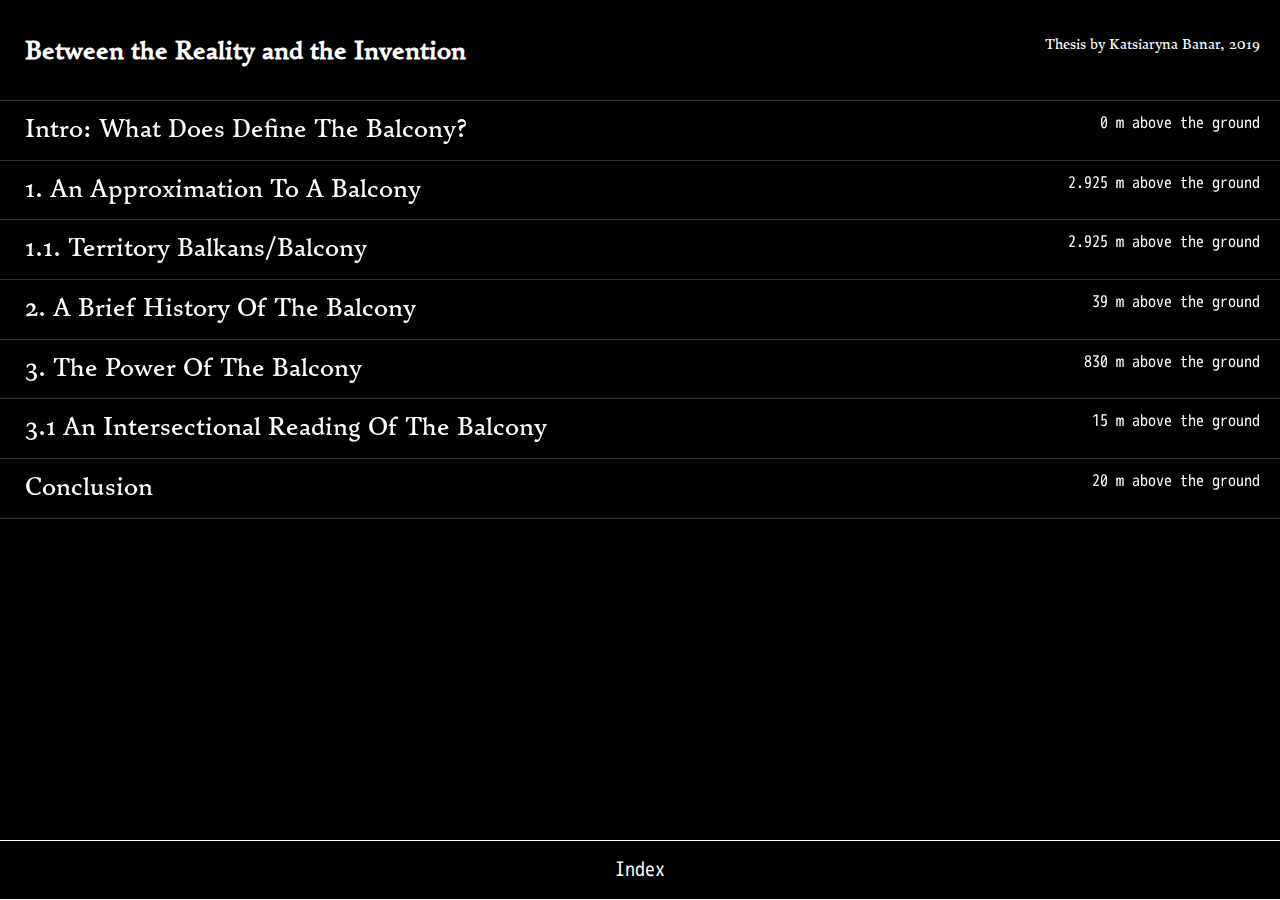
==== commit eb27a668: "folders" ====
--- a/index.html
+++ b/index.html
@@ -1,8 +1,8 @@
 <html>
 
 <head>
-<script type="text/javascript" src="jquery-3.2.1.min.js"></script>
-<link rel="stylesheet" type="text/css" href="style.css">
+<script type="text/javascript" src="js/jquery-3.2.1.min.js"></script>
+<link rel="stylesheet" type="text/css" href="css/style.css">
 <!-- <link rel="stylesheet" type="text/css" href="aos.css"> -->
 <meta name="viewport" content="width=device-width, initial-scale=1, minimum-scale=1.0, user-scalable=no">
 
@@ -22,7 +22,7 @@
     <nav class="drop-down-menu">
       <input type="checkbox" class="activate" id="accordion-1" name="accordion-1" onChange="toggleDisplay('img-big-one');" onChange="toggleVisibility('bibliography');">
       <label for="accordion-1" class="menu-title">Intro: What Does Define The Balcony?</label>
-      <label for="accordion-1" class="menu-title-m">1 m above the ground</label>
+      <label for="accordion-1" class="menu-title-m">0 m above the ground</label>
       <img class="big-img" id="img-big-one" src="3.jpg">
       <div class="drop-down">
 	  		<div class="content">
@@ -35,7 +35,7 @@
 						A balcony can be considered as a divider or a connector based on the function and its interpretation by the participants in the information exchange. Historically, a balcony has performed multiple roles: from the defensive, through representative towards the ceremonial and symbolical. Balconies underwent multiple changes during their existence and served as numerous diverse platforms for maintaining the needs of a particular time, its construction was changed accordingly. At present, balconies are still used in many religions as echoes of the former power.<span class="ref" id="ref4">(4)</span> <br><br>
 
 						A balcony has a vivid hierarchy and vertical position, which states the elevation of one over another: it gives a choice for the one on the balcony of where and how to be seen. It has a particular capacity and provides a higher ground; everything works in favor of the ones on the balcony: it provides access to the more information, it has a better sound distribution and a greater perspective. It's superior yet limited towards the inferior yet endless world.<br><br>
-						 
+
 						Standing on a balcony one has the privilege of a superior position, of privacy, significance, dominance, and broader view, yet mobility is limited. It is superior but simultaneously turned towards the inferior yet endless world. “What does it mean to be above or below in today’s rapidly urbanizing world?”<span class="ref" id="ref5">(5)</span>, between the observer and the observed scene. This hierarchy is the representation of power. <br><br>
 
 						I want to examine the created tension and analyze how the dominant position of power provoked or affected the interpretation of actions and behaviors. I want to learn about the determining factors of geopolitical inequalities and the methods of translation of the information.<br><br>
@@ -43,18 +43,7 @@
 						In order to do so, the balcony will be examined on different levels such as etymological, physical, symbolical, and looked through the prism of the Balkans as they both share the common principles in their etymologies and the ways in which they are culturally constructed.<span class="ref" id="ref6">(6)</span>  The balcony is not just a mundane object that decorates the city, but it is underlying greater reality and power. Thus, this thesis is a reading of the balcony. <br><br>
 
 						 I know that something should look like this, and I expect it to behave in some specific way. But the beauty of virtual worlds lies in the fact that the behaviour of elements within it depends on the programmer’s imagination rather than on the way things happen on this Euclidian-Newtonian earth. If I drop an object in the virtual world, it might just go up or even multiply and go sideways — the laws of this world can be logical and consistent, but not necessarily with real physics. The symbols become the realityhere are certain characteristics of virtual worlds.
-					</p>
-					<div class="images">
-						<img class="small-img" src="2.jpg" data-aos="fade-up">
-					</div>
-					<div class="content">
-						<p class="text">
-							Hedgehos is the best animal in the whole universe <span class="ref" id="ref2">HEDGEHOOOOOG!!!!!</span>
-
-						</p>
-						<div class="images">
-							<img class="small-img" src="2.jpg" data-aos="fade-up">
-						</div>
+
 	     	</div>
       </div>
     </nav>
@@ -66,7 +55,7 @@
 <!--       <label for="accordion-2" class="menu-title">1. An Approximation To A Balcony<span style='padding-left:27%;'> 2 m above the ground</span></label> -->
 
         <label for="accordion-2" class="menu-title">1. An Approximation To A Balcony</label>
-        <label for="accordion-2" class="menu-title-m">2 m above the ground</label>
+        <label for="accordion-2" class="menu-title-m">2.925 m above the ground</label>
 				<img class="big-img" id="img-big-two" src="3.jpg">
 
 				 <div class="drop-down">
@@ -96,8 +85,8 @@
 	 					<div class="content">
 	 						<p class="text">
 
-	 							
-	 							
+
+
 	 						<div class="images">
 	 							<img class="small-img" src="2.jpg" data-aos="fade-up">
 	 						</div>
@@ -111,57 +100,54 @@
     <nav class="drop-down-menu">
 			<input type="checkbox" class="activate" id="accordion-3" name="accordion-3" onChange="toggleDisplay('img-big-three');" onChange="toggleVisibility('bibliography');">
       <label for="accordion-3" class="menu-title">1.1. Territory Balkans/Balcony</label>
-       <label for="accordion-3" class="menu-title-m">3 m above the ground</label>
-
-      <img class="big-img" id="img-big-three" src="2.jpg">
+       <label for="accordion-3" class="menu-title-m">2.925 m above the ground</label>
+
+      <img class="big-img" id="img-big-three" src="6.jpg">
 
 			<div class="drop-down">
 	  		<div class="content">
 					<p class="text">
 						The earliest mention of the term ‘Balkans’ appears in an early 14th-century Arab map, in which the Haemus mountains are referred to as Balkan. Thus, the peninsula is considered to be named for the Balkan Mountains, stretching for 530 km along the parallel in the eastern part of the peninsula on the territory of Bulgaria and eastern Serbia.<span class="ref" id="ref13">(13)</span> The name came into scientific use at the beginning of the XIX century. Then Johann August Zeune defined the Balkans as an independent peninsula of Europe.
-						</p>
+
 					<div class="images">
 						<img class="small-img" src="6.jpg" data-aos="fade-up">
+
 					</div>
 					<div class="content">
 						<p class="text">
+							<div class="images">
+						<img class="small-img" src="7.jpg" data-aos="fade-up">
 								</p>
-					<div class="images">
-						<img class="small-img" src="7.jpg" data-aos="fade-up">
+								<img class="small-img" src="8.jpg" data-aos="fade-up">
 					</div>
 					<div class="content">
 						<p class="text">
 
- 
+
 						<span class="ref" id="ref1">(1)</span> Since ancient times, these mountains were called Haemus Mons, Stara Planina, Catena Mundi or Catena del Mundo. They served as the northern border of Greece, Thrace, and Macedonia. The Greeks considered it as a border of the civilized world.  August Zeune was also convinced that the Balkan Mountains extend continuously from the shores of the Black Sea west to the Alps.<br><br>
 
 						Later, the assertion of this concept was proved, but from the late XIX-early XX century, the concept of the "Balkans" is increasingly used to define a new geopolitical and geo-cultural region arising from the ruins of the Ottoman Empire in Europe.
 
-				
+
+
+							Denying the Balkan identity of Croatia, Mirela Slukan Altić argues that only Greece, as well as parts of Albania and Macedonia, have a vivid peninsular position. “There is no geographical basis in the isolation of the Balkan Peninsula; Balkans is an exclusively geopolitical category." (Slukan Altić, 2011) She argues that external geostrategies and researchers wrote the concept of the Balkans as a specific geopolitical space (with the corresponding identity).  This discourse fits into Edward Said's famous concept of oriental studies.<span class="ref" id="ref1">(1)</span>
+
 					</p>
-					<div class="images">
-						<img class="small-img" src="8.jpg" data-aos="fade-up">
 					</div>
 					<div class="content">
 						<p class="text">
-							Denying the Balkan identity of Croatia, Mirela Slukan Altić argues that only Greece, as well as parts of Albania and Macedonia, have a vivid peninsular position. “There is no geographical basis in the isolation of the Balkan Peninsula; Balkans is an exclusively geopolitical category." (Slukan Altić, 2011) She argues that external geostrategies and researchers wrote the concept of the Balkans as a specific geopolitical space (with the corresponding identity).  This discourse fits into Edward Said's famous concept of oriental studies.<span class="ref" id="ref1">(1)</span> 
-
-					</p>
 					<div class="images">
 						<img class="small-img" src="9.jpg" data-aos="fade-up">
 					</div>
 					<div class="content">
 						<p class="text">
 							Orientalism as a practice, according to Said, is a systematic discipline by which European culture was able to manage - an even produce - the Orient politically, sociologically, militarily, ideologically, scientifically and imaginatively during the post-enlightenment period.  Western representation and the social construction of the Orient as the ultimate “other" occurred in history, literature, art, music and popular culture.<br><br>
-							 
+
 							"If the Balkans had not existed, they would have been invented"  was the verdict of Court Hermann Keyserling in his 1928 publication, Europe. This book traces the relationship between the reality and the invention.  “A region geographically inextricable from Europe, yet culturally constructed as "the other," the Balkans have often served as a repository of negative characteristics upon which a positive and self-congratulatory image of the "European" has been built.” <br><br>
-							 
-							Balkans - a synonym for a reversion to the tribal, the backward, the primitive, the barbarian. Western society could not accept the reluctance of these countries to be “educated” according to western traditions. Its inhabitants do not care to conform to the standards of behavior devised as normative by and for the civilized world. "The standard Balkan male is uncivilized, primitive, crude, cruel, and, without exception, disheveled." 
-
-						</p>
-						<div class="images">
-							<img class="small-img" src="2.jpg" data-aos="fade-up">
-						</div>
+
+							Balkans - a synonym for a reversion to the tribal, the backward, the primitive, the barbarian. Western society could not accept the reluctance of these countries to be “educated” according to western traditions. Its inhabitants do not care to conform to the standards of behavior devised as normative by and for the civilized world. "The standard Balkan male is uncivilized, primitive, crude, cruel, and, without exception, disheveled."
+
+
 	     	</div>
       </div>
     </nav>
@@ -169,7 +155,7 @@
     <nav class="drop-down-menu">
 			<input type="checkbox" class="activate" id="accordion-4" name="accordion-4" onChange="toggleDisplay('img-big-four');" onChange="toggleVisibility('bibliography');">
       <label for="accordion-4" class="menu-title">2. A Brief History Of The Balcony</label>
-       <label for="accordion-4" class="menu-title-m">5 m above the ground</label>
+       <label for="accordion-4" class="menu-title-m">39 m above the ground</label>
 			 <img class="big-img" id="img-big-four" src="2.jpg">
 			 <div class="drop-down">
  	  		<div class="content">
@@ -178,39 +164,43 @@
 						In this work the main focus lies not on the building as a whole, but on one specific part, namely the balcony: as an extension of the building with its own perspective, meaning and social relations. In order to understand these aspects, one should look into the history of the balcony and its origins.<br><br>
 
 						First notations describe balconies as functional elements. According to Viollet-le-Duc, such constructions were used in castles and fortresses as points for the observation and in case of the defense it gave a wide viewing angle and allowed to overtake the enemy faster as well as gave the advantage of being protected from the height. These balconies were erected over the city gates and on the fortress walls. The construction was a massive stone slab, projecting beyond the plane of the wall, and was protected from all sides by the same strong walls.<br><br>
-						 
+
 						Later, balconies began to be used in the inner courtyards of fortresses and palaces, which had unapproachable outer walls. The advantage of being above the crowd gave the balcony a new function. It becomes a power structure. Thus, royalty and aristocrats could turn to the townspeople without the need to go down into the crowd and their guard could react on possible attack faster. An example of a balcony as a device so inseparable from power will be the jharoka of Mughal architecture in India, which Shah Jahan forbids to his rivals. <br><br>
 
-						In medieval Europe, balconies received new development as important architectural elements that adorn the surface of the walls of the buildings. Since then a great variety of new forms and techniques appear. The change of the function entailed changes in the construction; balconies became much lighter and were decorated with living climbing plants, furniture, and sculptures. It is interesting to notice that balconies have romantic connotations due to its associations with the monologue in Shakespeare’s play “Romeo and Juliet” even though the balcony was never mentioned in the original play, it was adopted as a symbol of romance in literature and theatre plays. <br><br>  
-						 
+					</p>
+				</div>
+				<div class="content">
+					<p class="text">
+						In medieval Europe, balconies received new development as important architectural elements that adorn the surface of the walls of the buildings. Since then a great variety of new forms and techniques appear. The change of the function entailed changes in the construction; balconies became much lighter and were decorated with living climbing plants, furniture, and sculptures. It is interesting to notice that balconies have romantic connotations due to its associations with the monologue in Shakespeare’s play “Romeo and Juliet” even though the balcony was never mentioned in the original play, it was adopted as a symbol of romance in literature and theatre plays. <br><br>
+
 						In the late 19th century balconies are associated with the standards of health and hygiene. In the book of Thomas Mann “The Magic Mountain”, the author calls it “lofty and detached, inhabited by those too fragile for reality”  referring to the European intellectual culture.<br><br>
-						 
+
 						The political balcony replaced the decorative balcony intended for a pleasant pastime as the First World War began. “It becomes an ideal stage from which to project mass spectacle. ” The leader had direct contact with the masses, yet being elevated above all and distinguishing clearly the hierarchy and importance of his figure. Even during the post-war time balconies kept its political reputations and were considered as political platforms.<br><br>
 
-
- 					<div class="images">
+ 						Balconies as such are apolitical, but in order to politicize them, they require activation. This was the case for the Palazzo Venezia, as its balcony became famous as the political platform for Mussolini, from which he announced the war against France and Britain on June 10, 1940. This balcony was kept away from the public until 2011 as an element of embarrassment after the war.  <br><br>
+					</p>
+			 		<div class="images">
  						<img class="small-img" src="2.jpg" data-aos="fade-up">
+ 						<img style="margin-top: 30px;" class="small-img" src="5.jpg" data-aos="fade-up">
  					</div>
- 					<div class="content">
- 						<p class="text">
-
- 							????????
-
- 							<div class="images">
- 						<img class="small-img" src="5.jpg" data-aos="fade-up">
+ 	     	</div>
+
+				<div class="content">
+					<p class="text">
+						With time balconies regained their image as wide-open spaces predominantly for pastime leisure with fresh air, light, and visibility. The green balcony has become a symbol of ecological hope.  Balconies have also gained in status and become luxurious elements that increase the value of real estate.<br><br>
+
+						Balconies have undergone multiple changes during their existence while serving numerous and diverse platforms based upon the needs of a particular period of time while its construction changed accordingly. At the present moment, balconies are still used in many religions as utilitarian infrastructures, symbols and as echoes of a former power. For example, a balcony is still used for ceremonial purposes when a newly elected pope gives his blessing (known as urbi et orbi) after the conclave at the St. Peter’s Basilica at Rome.
+
+						What is important to note is that balconies are objective constructions that can be subjectified once given a particular perspective for looking at it. Both the structure itself as well as one’s perspective towards this structure influences its perception. Everyone can agree upon the fact that there is a balcony, but how someone perceives it is predetermined by social norms and status. In this case, a viewer’s position towards the balcony matters — understanding is the exercise between the state of perception and the state of things.
+					</p>
+			 		<div class="images">
+
+
  					</div>
- 					<div class="content">
- 						<p class="text">
-
- 							Balconies as such are apolitical, but in order to politicize them, they require activation. This was the case for the Palazzo Venezia, as its balcony became famous as the political platform for Mussolini, from which he announced the war against France and Britain on June 10, 1940. This balcony was kept away from the public until 2011 as an element of embarrassment after the war.  <br><br>
- 
-							With time balconies regained their image as wide-open spaces predominantly for pastime leisure with fresh air, light, and visibility. The green balcony has become a symbol of ecological hope.  Balconies have also gained in status and become luxurious elements that increase the value of real estate.<br><br>
-							 
-							Balconies have undergone multiple changes during their existence while serving numerous and diverse platforms based upon the needs of a particular period of time while its construction changed accordingly. At the present moment, balconies are still used in many religions as utilitarian infrastructures, symbols and as echoes of a former power. For example, a balcony is still used for ceremonial purposes when a newly elected pope gives his blessing (known as urbi et orbi) after the conclave at the St. Peter’s Basilica at Rome.<br><br>
-							 
-							What is important to note is that balconies are objective constructions that can be subjectified once given a particular perspective for looking at it. Both the structure itself as well as one’s perspective towards this structure influences its perception. Everyone can agree upon the fact that there is a balcony, but how someone perceives it is predetermined by social norms and status. In this case, a viewer’s position towards the balcony matters — understanding is the exercise between the state of perception and the state of things.<br><br>
- 						
  	     	</div>
+
+
+
        </div>
     </nav>
 
@@ -218,7 +208,7 @@
 <nav class="drop-down-menu">
 	<input type="checkbox" class="activate" id="accordion-5" name="accordion-5" onChange="toggleDisplay('img-big-five');" onChange="toggleVisibility('bibliography');">
       <label for="accordion-5" class="menu-title">3. The Power Of The Balcony</label>
-      <label for="accordion-5" class="menu-title-m">10 m above the ground</label>
+      <label for="accordion-5" class="menu-title-m">830 m above the ground</label>
 			 <img class="big-img" id="img-big-five" src="2.jpg">
 			 <div class="drop-down">
  	  		<div class="content">
@@ -231,21 +221,21 @@
 
 						The main purpose of the Panopticon: to bring the prisoner into a state of conscious and constant visibility, which ensures the automatic functioning of power. It is a type of placement of bodies in space, the distribution of individuals relative to each other, hierarchical organization, the location of centers and channels of power, the definition of its tools and methods of intervention applicable in hospitals, factories, schools and prisons.  <br><br>
 
-						According to Foucault, under the conditions of a panopticon, the distribution of power lies in the fact that it never intervenes, but is sent immediately, it forms a mechanism in which actions derive from one another. Without having any material tools, except architecture and geometry, power acts directly on individuals, it “gives to consciousness the power over consciousness”.<br><br> 
-
-						Sergei Sitar, an architect and urban planner, in his book “Architecture and politics: From renaturalization to unlimited love”, leads the reader to the fact that architecture in its most archaic roots – like any other form of art – is inevitably linked with sacral, religion, spiritual rituals and practices, and is, in one way or another, aimed at the transformation of consciousness. This energy of religious devotion and attempt to transform is being appropriated and grounded by more tangible structures, such as political power.<br><br> 
+						According to Foucault, under the conditions of a panopticon, the distribution of power lies in the fact that it never intervenes, but is sent immediately, it forms a mechanism in which actions derive from one another. Without having any material tools, except architecture and geometry, power acts directly on individuals, it “gives to consciousness the power over consciousness”.<br><br>
+
+						Sergei Sitar, an architect and urban planner, in his book “Architecture and politics: From renaturalization to unlimited love”, leads the reader to the fact that architecture in its most archaic roots – like any other form of art – is inevitably linked with sacral, religion, spiritual rituals and practices, and is, in one way or another, aimed at the transformation of consciousness. This energy of religious devotion and attempt to transform is being appropriated and grounded by more tangible structures, such as political power.<br><br>
 
 						According to Sitar, within the architecture generated by any given local historical community two interrelated but distinct modes of self-awareness and self-representation should be distinguished. The first is implemented through the spatial fixation of specific economic and practical vital cycles. The second is the manifestation of a certain type of figurative and compositional thinking, which is also used to solve practical problems at a symbolic level.  In the modern European tradition, this second dimension of an architectural work is identified as the “aesthetic” as a dimension of “beauty”. According to the author though, it might be fairer to define this as “ideological” or “educational”: beauty should be spoken of here rather in the way we talk about the beauty of mathematical evidence or the beauty of moral actions. This second dimension arises due to the fact that each architectural element not only solves a local, practical problem, but “seeks to establish some kind of high standard bar and offers a clear example with which the community can keep and transmit from generation to generation a certain effective system of thinking, perceived at the same time as “your own” (the basis of self-identity) and as universally true.”<br><br>
-						 
+
 						A perfect example of this symbolic manifestation in action within architecture is the world’s tallest building: the 830-metre tall Burj Khalifa in Dubai. Its opening was accompanied by 30-metre dancing fountains for the price of 225 million dollars, which are themselves in its turn, the tallest fountains in the world. Dubai appears as one of the most verticalised of cityscapes, with its continuously growing skyscrapers from the flat surface cutting through the vertical axis, proclaiming Dubai’s arrival as a ‘world-class’ or ‘global city’.  Such towers are the manifestation of power and class division. The last floors serve no utilitarian function beyond accommodating lift shafts and service panels. “In Dubai, as elsewhere, this process rises towers that are often not even fully occupied by people: while projecting their symbolic value to the world, they often house capital, rather than human.” <br><br>
 
 						“Brand Dubai’ is thus all about linking the rising forest of steel, concrete, aluminum and glass to a collective architectural fantasy, a phantasmagoria of ‘supreme lifestyles’, for consumers, tourists, speculators and elites orchestrated through the complex machinations of global finance, global airline systems and global geopolitics (as well as, less visibly, organized crime, money laundering, financing of terrorism and sex and people trafficking). Vertical metaphors saturate – indeed constitute – these narratives.”
 						[Like most words describing status, quality, power or achievement, ‘supreme’ is itself a vertical metaphor. Its origins are late fifteenth century (in the sense of ‘highest’): from Latin supremus, superlative of superus, ‘that which is above’.] <br><br>
-						 
+
 						The design of Burj Khalifa – its height and strength – might be considered as a representation of the absolute power of Dubai’s patriarchal ruler, the tall bearded figure of Mohammad bin Rashid Al Maktoum, who takes the role of monarch, prime minister and president at the same time and demands to be called ‘His Highness’ (HH).  In the UAE, this ruler even has the power to personally dictate criminal sentences.<br><br>
 
 						Here it might be worth noting another vertical architectural element namely the minaret. This tower-like structure is punctuated by a platform at its apex, from which the muezzin recites the call to prayer for worship at the mosque. Although minarets have not historically been prescriptive in Islam, their symbolic role as a spiritual and cultural architectural landmark is well established across the world.<br><br>
-						 
+
 						It is also worth noting that the United Arab Emirates host one of the biggest concentrations of US military power on the planet. Al Dhafra Air Base in Abu Dhabi (an emirate to the west of Dubai) is one of the US Air Force’s most important drone and spy plane bases (Al Dhafra is only a hundred miles as the drone flies from Iran). Further along the coast to the west, the tiny Gulf state of Qatar, Al Udeid Air Base houses a huge ‘Airspace Control’ centre for the US military’s Central Command. The center gathers more than 800 hours of surveillance video over the war zone every day. <br><br>
 
 						“Such is the UAE’s strategic importance that plans are in place for an invisible ‘dome’ of strategic space above and around the city to be protected by one of the world’s most sophisticated missile defense systems – the Terminal High Altitude Area Defense (THAAD) system – as a deterrent to missile attack from Iran, just across the Gulf. These air defense missiles are designed to destroy attacking missiles in the upper atmosphere and even beyond the atmosphere’s limits.” <br><br>
@@ -282,9 +272,9 @@
  					<p class="text">
  						“Drones linger over and annihilate people from above. Sociologists who have studied viewer comments to YouTube footage from drones of the targeting and killing of ‘insurgents’ note a widespread tendency. In keeping with deep traditions in Western culture and language, commentators see their top-down view as one of inherent superiority over the subjugated, less important, and racialised people – or even dehumanised non-people – far beneath the gaze.” <br><br>
 
-						The balcony was a prerogative for elite, upper-class due to the fact that only rich people could afford to have a second floor and the balcony. It created also the physical distance between the people on a street, and people “above”. <br><br> 
-
-						Drawing on Lefèbvre, Stuart Elden offers a reading of space as a conceptual triad, as perceived, conceived, and lived, and as a physical, mental, and social construct that accommodates interpretations of space as both real and imagined.”  As shown on the graph below, according to Lefèbvre, space is imagined when it is an instrumental space of social engineers and urban planners, meaning space as a mental construct. He refers to the physical space as real. Lived space is the one that has been produced and modified over the time and through its usage, space obtains symbolism and meaning. 
+						The balcony was a prerogative for elite, upper-class due to the fact that only rich people could afford to have a second floor and the balcony. It created also the physical distance between the people on a street, and people “above”. <br><br>
+
+						Drawing on Lefèbvre, Stuart Elden offers a reading of space as a conceptual triad, as perceived, conceived, and lived, and as a physical, mental, and social construct that accommodates interpretations of space as both real and imagined.”  As shown on the graph below, according to Lefèbvre, space is imagined when it is an instrumental space of social engineers and urban planners, meaning space as a mental construct. He refers to the physical space as real. Lived space is the one that has been produced and modified over the time and through its usage, space obtains symbolism and meaning.
 						</p>
  					<div class="images">
  						<img class="small-img" src="graph.jpg" data-aos="fade-up">
@@ -308,7 +298,7 @@
 					<Mexico>, <Japan>, <United States of America>,
 					<elementary school>, <middle school>
 						 <br><br>
- 
+
 						These example sets of categories are not only the conceptual definitions of social objects; they are associated with “plans”, in the sense of Miller, Galanter and Pribram (1960) or “institutionalised production systems” (Fararo and Skvoretz 1984), in which the productions pertain to the way that action is conditional on the defined situation and the “places” of the actors in the institutional framework governing that situation”.   <br><br>
 
 						Not only we associate general cultural expectations for differential attributes and behaviors of particular categories, but these categories create the core of the gender institution. Exceptions for the categorized objects include “stateless” persons that cannot be uniquely assigned to a nation-state category or a person whose gender identity blurs the boundaries between <man> and <woman>. Once such institutions are created, they start shaping back the conditions they were created at. <br><br>
@@ -317,7 +307,7 @@
 
 						According to Fernandez Munoz, Lima was known since the beginning of 16th century as the city of balconies. The balcony was a prerogative for elite, upper-class only due to the fact that only rich people could afford to have a second floor and the balcony. It created also the physical distance between the people on a street, and people “above”.  Higgins connects Lima’s cultural and literal history with the city’s balconies to point up culture-specific race, class, and gender issues. He references urban policies intended to physically separate upper-class residents on the balconies from lower-class and indigenous street people.   <br><br>
 
-						Symbolically, the balcony was considered as a feminine space in a house.  Women were not intended to enter public spaces and balcony was the compromise to stay outside and inside, therefore to enter the public domain while keeping the privacy. "Women were granted limited visual and aural access to the street via the balcony, but the semi-enclosed structure protected (and also burred) them from direct contact with people and especially men at the lower level - in the literal and figurative sense of the term.”  
+						Symbolically, the balcony was considered as a feminine space in a house.  Women were not intended to enter public spaces and balcony was the compromise to stay outside and inside, therefore to enter the public domain while keeping the privacy. "Women were granted limited visual and aural access to the street via the balcony, but the semi-enclosed structure protected (and also burred) them from direct contact with people and especially men at the lower level - in the literal and figurative sense of the term.”
 
 						</p>
  						<div class="images">
@@ -335,7 +325,7 @@
 							“The Man with the Movie Camera” is a film directed by Dziga Vertov in 1929, in which author shifts the focus of the viewer from the outcome to the process behind the construct. Film theorists often conclude that the main idea of this work is to reveal the methods of fabrication of meaning in cinema. In the conventional film, the point of view is represented as “neutral”, not visible, not being part of it, turning what you
 							see into “reality".  Vertov highlights the unseen and reverses the narrative making the viewer aware of the construction and blueprint of the movie.<br><br>
 
-							Alfred Hitchcock in the movie "Rear Window" (1964) uses similar skillful manipulation of the camera to shift the focus from the established morality to the perverted side of the process of identification. 
+							Alfred Hitchcock in the movie "Rear Window" (1964) uses similar skillful manipulation of the camera to shift the focus from the established morality to the perverted side of the process of identification.
 
 							</p>
  						<div class="images">
@@ -350,7 +340,22 @@
 
  							In the movie, the audience can identify themselves with the main character and take the perspective of the male protagonist. Thus, the observed scene turns into the screen and the main character represents the audience. <br><br>
 
-							Our expectations associated with particular terms are visible and shaped throughout the pop culture - admired Juliet on elevation triggers comparison to sun and moon. Admiration is achieved through elevation; the viewers understand the position of Romeo and the created hierarchy between characters.
+							Our expectations associated with particular terms are visible and shaped throughout the pop culture - admired Juliet on elevation triggers comparison to sun and moon. Admiration is achieved through elevation; the viewers understand the position of Romeo and the created hierarchy between characters.<br><br>
+
+							Another example of such depiction is 1990 advertisement for Egoist by Chanel, Jean-Paul Goude. There is a facade of a hotel with numerous balconies. A woman on the balcony is bursting, screaming, and later more women are joining her crying: “Oh despair!, Oh my betrayed love!” From the central balcony, the man’s hand appear and place the cologne on the rail without displaying the figure of the man. All the women scream in a chorus of desire. The tagline for this advertisement is ”Chanel: For a Man."  Despite the title, which personifies the male population, this advertisement can also be looked at from the perspective of emancipation, in which woman liberates herself by coming out of the room on the balcony and screaming. This act can be interpreted as the embodiment of the freedom, by revealing the woman’s feelings and taking the shift in a perspective, making her visible.<br><br>
+							</p>
+ 						<div class="images">
+ 							<img class="small-img" src="Egoist.1.jpg" data-aos="fade-up">
+ 							<p>
+ 							<img class="small-img" src="Egoist.2" data-aos="fade-up">
+ 							<p>
+ 							<img class="small-img" src="13.jpg" data-aos="fade-up">
+ 						</div>
+ 						<div class="content">
+ 						<p class="text">
+
+							Jill Soloway in her speech at Toronto International Film Festival 2016 presented the term “female gaze” . Similarly, the female gaze is not about objectification but rather about empathy. It is more respectful since a female is not represented in a sensual or sexual way but rather turned into feelings. The female gaze is not a camera trick, it is about living the story (a movie) not through looking at a woman as an object but rather through looking at the world from her perspective, trying to see and feel what she does.
+
 
 						</p>
  						<div class="images">
@@ -370,7 +375,6 @@
 			<input type="checkbox" class="activate" id="accordion-7" name="accordion-7" onChange="toggleDisplay('img-big-seven');" onChange="toggleVisibility('bibliography');">
       <label for="accordion-7" class="menu-title">Conclusion</label>
       <label for="accordion-7" class="menu-title-m">20 m above the ground</label>
-			<img class="big-img" id="img-big-six" src="2.jpg">
 			 <div class="drop-down">
  	  		<div class="content">
  					<p class="text">
@@ -378,14 +382,9 @@
 
 						Balcony, as a manifestation of power understood from the perspective of Michel Foucault – as a model of interpersonal relations that infiltrates society from top to bottom, provides a spatial metaphor of hierarchy and transmits a certain effective system of thinking, perceived at the same time as “your own” (the basis of self-identity) and as universally true.<br><br>
 
-						Constructed cultural categories define the expectations for differential attributes and behaviors of particular categories, simultaneously becoming the core of “institutionalized production systems”. The gender institution was vividly manifested in Lima, South Africa, where women were not allowed to enter public spaces. The balcony was the compromise to both outside and inside, therefore to enter public domain while watching without being seen and exercising own limitations in exchange of power of knowing. Women were not granted the access or existence in the public. The balcony is cellular and isolated, with perfectly defined borders, yet it provides the capacity to act and structure meaning in a given environment. 
-
-						</p>
- 					<div class="images">
- 						<img class="small-img" src="graph.jpg" data-aos="fade-up">
- 					</div>
- 					<div class="content">
- 						<p class="text">
+						Constructed cultural categories define the expectations for differential attributes and behaviors of particular categories, simultaneously becoming the core of “institutionalized production systems”. The gender institution was vividly manifested in Lima, South Africa, where women were not allowed to enter public spaces. The balcony was the compromise to both outside and inside, therefore to enter public domain while watching without being seen and exercising own limitations in exchange of power of knowing. Women were not granted the access or existence in the public. The balcony is cellular and isolated, with perfectly defined borders, yet it provides the capacity to act and structure meaning in a given environment.
+
+					
 
 
 
@@ -411,63 +410,58 @@
 			<a id="reference8" href="#ref8">8. Fararo, T. J., & Kosaka, K. (2010). Generating Images of Stratification: A formal Theory. Dordrecht: Kluwer Academic.</a>
 			<a id="reference9" href="#ref9">9. Foucault, Michel, 1926-1984. Discipline And Punish: the Birth of the Prison. New York : Pantheon Books, 1977. Print.</a>
 			<a id="reference10" href="#ref10">10. Korta, Michal. Balkan Playground. Krakow: International Cultural Centre, 2017. 96 pp.</a>
-			<a id="reference11" href="#ref11">11. Graham, Stephen. Vertical: the City from Satellites to Bunkers. Verso Books, 2016.</a>
-			<a id="reference12" href="#ref12">12. Graham, Stephen. Vertical: the City from Satellites to Bunkers. Verso Books, 2016.</a>
-			<a id="reference13" href="#ref13">13. Graham, Stephen. Vertical: the City from Satellites to Bunkers. Verso Books, 2016.</a>
-			<a id="reference14" href="#ref14">14. Graham, Stephen. Vertical: the City from Satellites to Bunkers. Verso Books, 2016.</a>
-			<a id="reference15" href="#ref15">16. Graham, Stephen. Vertical: the City from Satellites to Bunkers. Verso Books, 2016.</a>
-			<a id="reference17" href="#ref17">17. Graham, Stephen. Vertical: the City from Satellites to Bunkers. Verso Books, 2016.</a>
-			<a id="reference18" href="#ref18">18. Graham, Stephen. Vertical: the City from Satellites to Bunkers. Verso Books, 2016.</a>
-			<a id="reference19" href="#ref19">10. Graham, Stephen. Vertical: the City from Satellites to Bunkers. Verso Books, 2016.</a>
-
-		
-			11.	 Korta, Michal. Balkan Playground. Krakow: International Cultural Centre, 2017. 96 pp.<br> 
-			12.	Mulvey, Laura. “Visual Pleasure and Narrative Cinema”. Screen 1975. Vol. 16 no3. Pp. 6-18.<br> 
-			13.	Pero, Beatriz “Concealed Gazes”, Piet Zwart Institute.<br> 
-			14.	Rear Window. (1954). [film] Directed by A. Hitchcock.<br> 
-			15.	Sitar, S. (2017). Architecture and Politics. From renaturalization to unlimited love. Strelka Press. 38 pp.<br> 
-			16.	Smith, Sabine H. and Bley, Miriam (2012) "Streets in the Sky: The Balconies of Lima and the Road to Intercultural Competence," Journal of Global Initiatives. Vol. 7, 2012, pp. 143-166.<br> 
-			17.	 Squires, Nick. “Mussolini Balcony to Be Reopened after Decades of Neglect.” The Telegraph, Telegraph Media Group, 15 Feb. 2011, www.telegraph.co.uk/news/worldnews/europe/italy/8325274/Mussolini-balcony-to-be-reopened-after-decades-of-neglect.html.<br> 
-			18.	Stavrianos, L. (2000). The Balkans since 1453. New York: New York University Press.<br> 
-			19.	Stojanovi´c, Mihailo D. The Great Powers and the Balkans: 1875-1878 / <br> 
-			20.	Todorova, Maria. Imagining the Balkans. New York: Oxford University Press, 1997. xi + 257 pp.<br> 
-			21.	Tom, Avermaete; Rem, Koolhaas; Irma, Boom; Amo Harvard Graduate School of Design (2014), “Balcony”. Marsilio, Venice.<br> 
-			22.	Toronto International Film Festival (2016). Jill Soloway On The Female Gaze | Master Class [video file]. Retrieved from URL
+			<a id="reference11" href="#ref11">11. Korta, Michal. Balkan Playground. Krakow: International Cultural Centre, 2017. 96 pp.</a>
+			<a id="reference12" href="#ref12">12. Mulvey, Laura. “Visual Pleasure and Narrative Cinema”. Screen 1975. Vol. 16 no3. Pp. 6-18.</a>
+			<a id="reference13" href="#ref13">13. Pero, Beatriz “Concealed Gazes”, Piet Zwart Institute.</a>
+			<a id="reference14" href="#ref14">14. Rear Window. (1954). [film] Directed by A. Hitchcock.</a>
+			<a id="reference15" href="#ref15">16. Sitar, S. (2017). Architecture and Politics. From renaturalization to unlimited love. Strelka Press. 38 pp.</a>
+			<a id="reference17" href="#ref17">17. Smith, Sabine H. and Bley, Miriam (2012) "Streets in the Sky: The Balconies of Lima and the Road to Intercultural Competence," Journal of Global Initiatives. Vol. 7, 2012, pp. 143-166.</a>
+			<a id="reference18" href="#ref18">18. Squires, Nick. “Mussolini Balcony to Be Reopened after Decades of Neglect.” The Telegraph, Telegraph Media Group, 15 Feb. 2011, www.telegraph.co.uk/news/worldnews/europe/italy/8325274/Mussolini-balcony-to-be-reopened-after-decades-of-neglect.html.</a>
+			<a id="reference19" href="#ref19">19. Stavrianos, L. (2000). The Balkans since 1453. New York: New York University Press.</a>
+			<a id="reference20" href="#ref20">20. Stojanovi´c, Mihailo D. The Great Powers and the Balkans: 1875-1878.</a>
+			<a id="reference21" href="#ref21">21. Todorova, Maria. Imagining the Balkans. New York: Oxford University Press, 1997. xi + 257 pp.</a>
+			<a id="reference22" href="#ref22">22.
+			21.	Tom, Avermaete; Rem, Koolhaas; Irma, Boom; Amo Harvard Graduate School of Design (2014), “Balcony”. Marsilio, Venice.</a>
+			<a id="reference23" href="#ref23">23. Toronto International Film Festival (2016). Jill Soloway On The Female Gaze | Master Class [video file]. Retrieved from URL</a>
+
+
+
+
 
 
 	  </div>
-	  <div class="grid-item" id="second-grid">1. dy fun to the ideas of libera.<br>2. ion of the Divine spark and union of the holistic spirit, which can.</div>
-	  <div class="grid-item" id="third-grid">dy functions.</div>
+	  <div class="grid-item" id="second-grid">1.Image Caption_1<br>2. Image caption_2 </div>
+	  <div class="grid-item" id="third-grid">Caption</div>
 
 	</div>
 
 
 
 </div>
-	<div class="bibliography"><a id="biblio">Bibliography</a>
+	<div class="bibliography"><a id="biblio">Index</a>
 		<div class="bib">
-			1.	“Balcony | Definition of Balcony in English by Oxford Dictionaries.” Oxford Dictionaries | English, Oxford Dictionaries, en.oxforddictionaries.com/definition/balcony.<br> 
-			2.	Bauman, Z. (2000). Liquid modernity. Cambridge, UK: Polity Press.<br> 
-			3.	Burney, Shehla. “CHAPTER ONE: Orientalism: The Making of the Other.” Counterpoints, vol. 417, 2012, pp. 23–39. <br> 
-			4.	Carter, F. (1977). An historical geography of the Balkans. London: Academic Press.<br> 
-			5.	 Colomina, Beatriz. Privacy and Publicity: Modern Architecture as Mass Media. Cambridge (Mass.): MIT Press, 2001.<br> 
-			6.	Ehland, C., & Fischer, P. (2018). Resistance and the city: Negotiating urban identities: Race, class, and gender. Leiden: Brill Rodopi.<br> 
-			7.	Elden, Stuart. There is a Politics of Space Because Space is Political: Henri Lefèbvre and the Production of Space.” Radical Philosophy Review 10.2(2007): 101-116.<br> 
-			8.	Fararo, T. J., & Kosaka, K. (2010). Generating Images of Stratification: A formal Theory. Dordrecht: Kluwer Academic.<br> 
-			9.	Foucault, Michel, 1926-1984. Discipline And Punish: the Birth of the Prison. New York : Pantheon Books, 1977. Print.<br> 
-			10.	Graham, Stephen. Vertical: the City from Satellites to Bunkers. Verso Books, 2016.<br> 
-			11.	 Korta, Michal. Balkan Playground. Krakow: International Cultural Centre, 2017. 96 pp.<br> 
-			12.	Mulvey, Laura. “Visual Pleasure and Narrative Cinema”. Screen 1975. Vol. 16 no3. Pp. 6-18.<br> 
-			13.	Pero, Beatriz “Concealed Gazes”, Piet Zwart Institute.<br> 
-			14.	Rear Window. (1954). [film] Directed by A. Hitchcock.<br> 
-			15.	Sitar, S. (2017). Architecture and Politics. From renaturalization to unlimited love. Strelka Press. 38 pp.<br> 
-			16.	Smith, Sabine H. and Bley, Miriam (2012) "Streets in the Sky: The Balconies of Lima and the Road to Intercultural Competence," Journal of Global Initiatives. Vol. 7, 2012, pp. 143-166.<br> 
-			17.	 Squires, Nick. “Mussolini Balcony to Be Reopened after Decades of Neglect.” The Telegraph, Telegraph Media Group, 15 Feb. 2011, www.telegraph.co.uk/news/worldnews/europe/italy/8325274/Mussolini-balcony-to-be-reopened-after-decades-of-neglect.html.<br> 
-			18.	Stavrianos, L. (2000). The Balkans since 1453. New York: New York University Press.<br> 
-			19.	Stojanovi´c, Mihailo D. The Great Powers and the Balkans: 1875-1878 / <br> 
-			20.	Todorova, Maria. Imagining the Balkans. New York: Oxford University Press, 1997. xi + 257 pp.<br> 
-			21.	Tom, Avermaete; Rem, Koolhaas; Irma, Boom; Amo Harvard Graduate School of Design (2014), “Balcony”. Marsilio, Venice.<br> 
-			22.	Toronto International Film Festival (2016). Jill Soloway On The Female Gaze | Master Class [video file]. Retrieved from URL
+			<p style="margin-top: 0;">1.	“Balcony | Definition of Balcony in English by Oxford Dictionaries.” Oxford Dictionaries | English, Oxford Dictionaries, en.oxforddictionaries.com/definition/balcony.</p>
+			<p>2.	Bauman, Z. (2000). Liquid modernity. Cambridge, UK: Polity Press.</p>
+			<p>3.	Burney, Shehla. “CHAPTER ONE: Orientalism: The Making of the Other.” Counterpoints, vol. 417, 2012, pp. 23–39. </p>
+			<p>4.	Carter, F. (1977). An historical geography of the Balkans. London: Academic Press.</p>
+			<p>5.	 Colomina, Beatriz. Privacy and Publicity: Modern Architecture as Mass Media. Cambridge (Mass.): MIT Press, 2001.</p>
+			<p>6.	Ehland, C., & Fischer, P. (2018). Resistance and the city: Negotiating urban identities: Race, class, and gender. Leiden: Brill Rodopi.</p>
+			<p>7.	Elden, Stuart. There is a Politics of Space Because Space is Political: Henri Lefèbvre and the Production of Space.” Radical Philosophy Review 10.2(2007): 101-116.</p>
+			<p>8.	Fararo, T. J., & Kosaka, K. (2010). Generating Images of Stratification: A formal Theory. Dordrecht: Kluwer Academic.</p>
+			<p><p>9.	Foucault, Michel, 1926-1984. Discipline And Punish: the Birth of the Prison. New York : Pantheon Books, 1977. Print.</p>
+			<p>10.	Graham, Stephen. Vertical: the City from Satellites to Bunkers. Verso Books, 2016.</p>
+			<p>11.	 Korta, Michal. Balkan Playground. Krakow: International Cultural Centre, 2017. 96 pp.</p>
+			<p>12.	Mulvey, Laura. “Visual Pleasure and Narrative Cinema”. Screen 1975. Vol. 16 no3. Pp. 6-18.</p>
+			<p>13.	Pero, Beatriz “Concealed Gazes”, Piet Zwart Institute.</p>
+			<p>14.	Rear Window. (1954). [film] Directed by A. Hitchcock.</p>
+			<p>15.	Sitar, S. (2017). Architecture and Politics. From renaturalization to unlimited love. Strelka Press. 38 pp.</p>
+			<p>16.	Smith, Sabine H. and Bley, Miriam (2012) "Streets in the Sky: The Balconies of Lima and the Road to Intercultural Competence," Journal of Global Initiatives. Vol. 7, 2012, pp. 143-166.</p>
+			<p>17.	 Squires, Nick. “Mussolini Balcony to Be Reopened after Decades of Neglect.” The Telegraph, Telegraph Media Group, 15 Feb. 2011, www.telegraph.co.uk/news/worldnews/europe/italy/8325274/Mussolini-balcony-to-be-reopened-after-decades-of-neglect.html.</p>
+			<p>18.	Stavrianos, L. (2000). The Balkans since 1453. New York: New York University Press.</p>
+			<p>19.	Stojanovi´c, Mihailo D. The Great Powers and the Balkans: 1875-1878 / </p>
+			<p>20.	Todorova, Maria. Imagining the Balkans. New York: Oxford University Press, 1997. xi + 257 pp.</p>
+			<p>21.	Tom, Avermaete; Rem, Koolhaas; Irma, Boom; Amo Harvard Graduate School of Design (2014), “Balcony”. Marsilio, Venice.</p>
+			<p>22.	Toronto International Film Festival (2016). Jill Soloway On The Female Gaze | Master Class [video file]. Retrieved from URL
 
 
 
@@ -476,7 +470,7 @@
 	</div>
 <!-- </div> -->
 </body>
-<script type="text/javascript" src="ScrollMagic.js"></script>
+<script type="text/javascript" src="js/ScrollMagic.js"></script>
 <!-- <script type="text/javascript" src="plugins/debug.addIndicators.js"></script> -->
 <!-- <script type="text/javascript" src="aos.js"></script> -->
 <script>
--- a/css/style.css
+++ b/css/style.css
@@ -0,0 +1,341 @@
+@font-face {
+font-family: 'Satyr-Regular';
+  src: url('Satyr-Regular.otf');
+}
+
+@font-face {
+font-family: 'mplus-regular';
+  src: url('mplus-1m-regular.ttf');
+}
+
+
+
+body {
+	width: 100%;
+	left:0;
+  	right:0;
+ 	padding: 0;
+ 	margin: 0;
+ 	font-family: 'Satyr-Regular';
+ 	color:white;
+
+ 	background: url("0.jpg");
+ 	background-repeat: no-repeat;
+ 	background-size: 55%;
+ 	background-position: center;
+ 	background-color: black;
+
+  -webkit-font-smoothing: antialiased;
+  -moz-osx-font-smoothing: grayscale;
+
+
+    line-height: 14pt;
+/*
+ 	  white-space: nowrap;
+  overflow-x: auto;
+  overflow-y: hidden;*/
+
+}
+
+
+*,
+*:before,
+*:after {
+  box-sizing: border-box;
+}
+
+a:visited {
+	color: white;
+	text-decoration: none;
+
+}
+a {
+	color: white;
+	text-decoration: none;
+	cursor: default;
+}
+.main-container {
+
+	width:100%;
+	height:50%;
+	/*border: 4pt solid red;*/
+	position: absolute;
+}
+
+
+.drop-down-menu {
+	position: relative;
+
+}
+
+.menu-title {
+  font-size: 28px;
+  cursor: pointer;
+  display:block;
+  margin: 0;
+  padding: 10px 0 10px 15px;
+}
+/*.meters {
+
+	position: relative;
+	top: 0;
+	padding-top: 0;
+	padding:100px;
+}*/
+
+.menu-title-m {
+  font-family: 'mplus-regular';
+	right:20px;
+	top:0;
+	position: absolute;
+	margin:0;
+	padding: 13px 0;
+}
+.activate {
+  display: none;
+
+/*  position: absolute;*/
+  cursor: pointer;
+  width: 100%;
+  left:0;
+  right:0;
+  padding: 0;
+  margin: 0;
+  height: 40px;
+ /* margin: 0 0 0 -15px;*/
+  opacity: 0;
+}
+.top {
+  padding: 20px;
+}
+
+h2 {
+	top: 0;
+	margin-bottom: 0;
+  display: inline-block;
+	background-color: black;
+  float: left;
+  font-size: 28px;
+  padding-left: 5px;
+  display: inline-block;
+}
+
+.credentials {
+  display: inline-block;
+  float: right;
+}
+
+.menu a, .drop-down-menu {
+border-bottom:1pt solid #333333;
+padding: 10px;
+}
+
+.menu a, .drop-down-menu:first-child {
+  border-top: 1px solid #333333;
+}
+
+/*.menu a:hover {
+  background: lightgrey;
+
+}*/
+
+.drop-down a {
+
+  background: black;
+}
+
+/*.drop-down a:hover {
+}*/
+
+.menu  {
+  position: relative;
+  margin-top: 60px;
+
+
+}
+
+:checked ~ .menu-title {
+ /* background: lightgrey;*/
+}
+
+.drop-down {
+  max-height: 0;
+  overflow: hidden;
+
+
+}
+
+/*.drop-down a {
+  background: #222;
+}*/
+
+.activate:checked ~ .drop-down {
+  max-height: 500%;
+}
+
+.drop-down, .menu a, .drop-down-menu {
+  -webkit-transform: translateZ(0);
+  -webkit-transition: all 0.3s;
+  -moz-transition: all 0.3s;
+  -o-transition: all 0.3s;
+  transition: all 0.5s;
+}
+
+
+
+.content {
+  width: 100%;
+}
+
+.text {
+  float: left;
+  font-size: 22px;
+  line-height: 1.2;
+	width: 60%;
+	margin-right: 5%;
+  padding-left: 15px;
+}
+
+.images {
+  width: 30%;
+  margin-right: 5%;
+  float: right;
+}
+
+
+
+
+
+#last {
+	padding-bottom: 10%;
+}
+
+
+.small-img {
+	clear: both;
+  max-width: 100%;
+}
+
+
+
+.big-img {
+	height: 300px;
+	top:8%;
+	float: right;
+	position: sticky;
+	display: none;
+}
+
+/**/
+
+
+.footer, .bibliography {
+	bottom:0;
+	position: fixed;
+	width: 100%;
+	height:60px;
+	z-index: 100000;
+	border-top: solid white 1pt;
+	border-bottom: solid white 1pt;
+	background: black;
+    overflow-y: scroll;
+/*	display: inline-block;*/
+}
+
+
+.grid-container {
+  display: grid;
+/*background-color: green;*/
+  grid-template-columns: auto auto auto;
+ box-sizing: border-box;
+
+
+
+/*  grid-gap: -1px;*/
+/*  padding: 10px;*/
+}
+
+.grid-container > div {
+
+ 	text-align: left;
+/*  padding: 20px 0;*/
+	border-left: solid 1pt white;
+	height:60px;
+  	font-size: 12px;
+ 	padding: 20px;
+ 	margin: 0;
+}
+
+.grid-container > div:first-child {
+  border-left: 0;
+}
+
+.grid-item {
+  font-family: 'mplus-regular';
+/*	max-width:100%;
+	width:20%;*/
+	/*border: solid pink 5pt;*/
+}
+#first-grid {
+	width:30%;
+	position: fixed;
+	left:0;
+
+}
+#second-grid {
+	width:30%;
+	position: fixed;
+	left:34%;
+}
+
+#third-grid {
+	width:30%;
+	position: fixed;
+	right:0;
+}
+
+a {
+	display: none;
+}
+.view {
+	display:block;
+}
+
+
+.bibliography {
+  font-family: 'mplus-regular';
+	padding-top: 20px;
+	text-align: center;
+	font-size: 15pt;
+	visibility: visible;
+	 -webkit-transition: height 0.5s; /* For Safari 3.1 to 6.0 */
+  	transition: height 0.5s;
+
+}
+
+.bibliography a {
+display: block;
+}
+
+.hide {
+	display: none;
+
+}
+#biblio:hover {
+cursor: pointer;
+}
+
+
+.open {
+	height: 450px;
+	/*background-color:red;*/
+}
+
+
+.bib {
+	padding-top: 100px;
+	text-align: left;
+	-webkit-column-count: 3; /* Chrome, Safari, Opera */
+    -moz-column-count: 3; /* Firefox */
+     column-count: 3;
+}
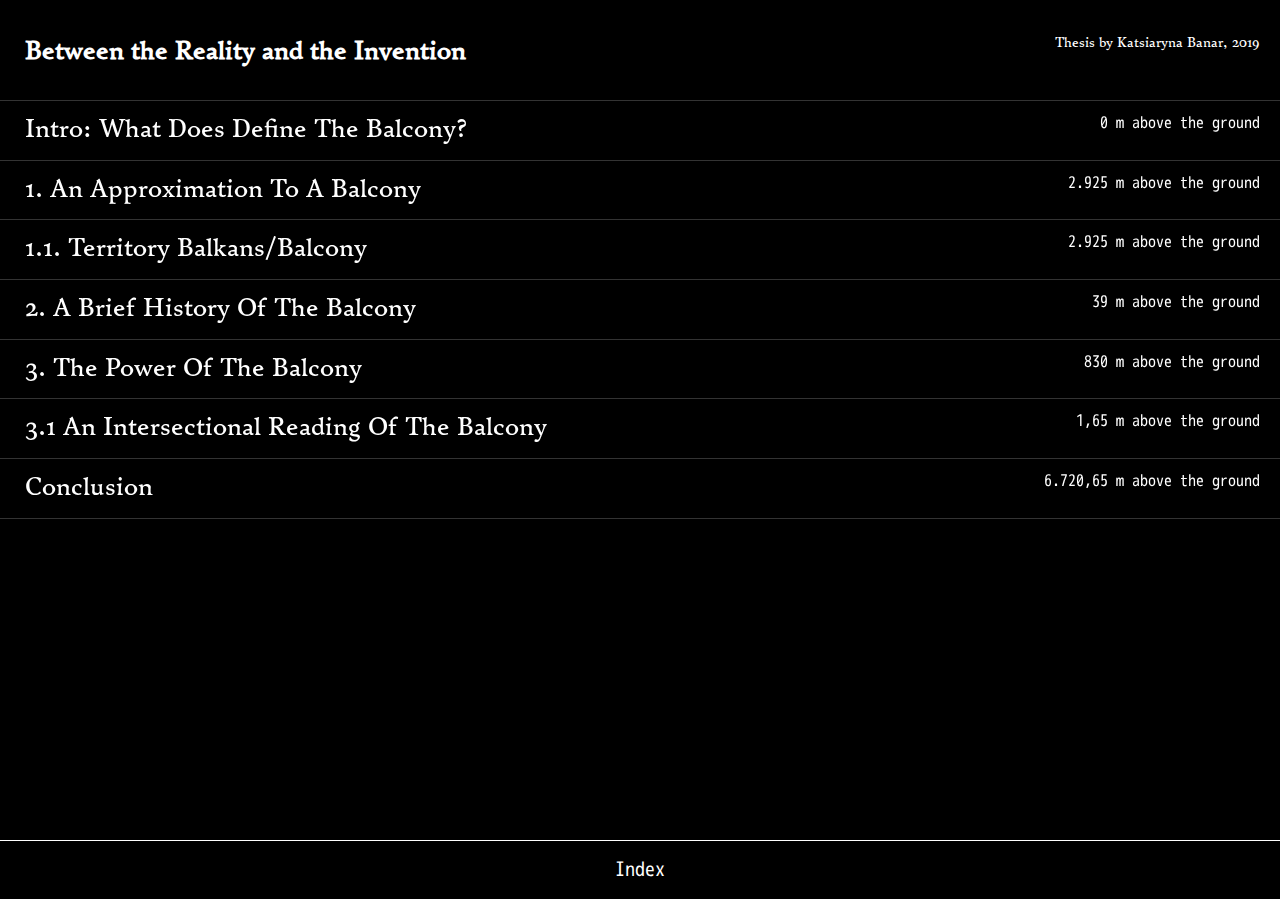
==== commit dc58769c: "changes" ====
--- a/index.html
+++ b/index.html
@@ -23,7 +23,7 @@
       <input type="checkbox" class="activate" id="accordion-1" name="accordion-1" onChange="toggleDisplay('img-big-one');" onChange="toggleVisibility('bibliography');">
       <label for="accordion-1" class="menu-title">Intro: What Does Define The Balcony?</label>
       <label for="accordion-1" class="menu-title-m">0 m above the ground</label>
-      <img class="big-img" id="img-big-one" src="3.jpg">
+      <img class="big-img" id="img-big-one" src="14.jpg">
       <div class="drop-down">
 	  		<div class="content">
 					<p class="text">
@@ -56,16 +56,24 @@
 
         <label for="accordion-2" class="menu-title">1. An Approximation To A Balcony</label>
         <label for="accordion-2" class="menu-title-m">2.925 m above the ground</label>
-				<img class="big-img" id="img-big-two" src="3.jpg">
+				<img class="big-img" id="img-big-two" src="balkans_2.jpg">
 
 				 <div class="drop-down">
 	 	  		<div class="content">
 	 					<p class="text">
-							<span class="ref" id="ref3">(3)</span>
+							<span class="ref"></span>
 
 	 						In order to understand what the words balcony and Balkans have in common, one should look at the common perception of both of these terms. To simulate this one can go to the popular search engine and the first results for the word “balcony” generate images, which represent the balcony as an architectural form of luxury, an outdoor oasis, privacy and a form of escape. <br><br>
 
+
+</p>
+						<div class="images">
+ 							<img class="small-img" id="image1" src="balcony_2.jpg" data-aos="fade-up">
+ 						</div>
+ 						<p class="text">
+
 							For the Balkans, according to popular online encyclopedia Britannica “The Balkans are usually characterized as comprising Albania, Bosnia and Herzegovina, Bulgaria, Croatia, Kosovo, Macedonia, Montenegro, Romania, Serbia, and Slovenia”<span class="ref" id="ref7">(7)</span>. <br><br>
+
 
 							Although there is no universal agreement on the region’s components<span class="ref" id="ref8">(8)</span>, paradoxically the mainstream culture has a very unified and generalized view on the region. If one runs the word “Balkans” through the Google image search, it will appear as the oasis of the blue seaside and green mountains, a perfect destination for the holidays.  <br><br>
 
@@ -80,18 +88,15 @@
 
 	 					</p>
 	 					<div class="images">
-	 						<img class="small-img" src="2.jpg" data-aos="fade-up">
+	 						</p>
+	 						<img class="small-img" id="image2" src="balk_1.jpg" data-aos="fade-up">
+	 						</p>
+	 						<img class="small-img" id="image3" src="balk_2.jpg" data-aos="fade-up">
+	 						</p>
+	 						<img class="small-img"  id="image4" src="balk_5.jpg" data-aos="fade-up">
+
 	 					</div>
-	 					<div class="content">
-	 						<p class="text">
-
-
-
-	 						<div class="images">
-	 							<img class="small-img" src="2.jpg" data-aos="fade-up">
-	 						</div>
-	 	     	</div>
-	       </div>
+	 			 </div>
     </nav>
 
 
@@ -110,42 +115,41 @@
 						The earliest mention of the term ‘Balkans’ appears in an early 14th-century Arab map, in which the Haemus mountains are referred to as Balkan. Thus, the peninsula is considered to be named for the Balkan Mountains, stretching for 530 km along the parallel in the eastern part of the peninsula on the territory of Bulgaria and eastern Serbia.<span class="ref" id="ref13">(13)</span> The name came into scientific use at the beginning of the XIX century. Then Johann August Zeune defined the Balkans as an independent peninsula of Europe.
 
 					<div class="images">
-						<img class="small-img" src="6.jpg" data-aos="fade-up">
+						<img class="small-img" id="image5" src="6.jpg" data-aos="fade-up">
 
 					</div>
 					<div class="content">
 						<p class="text">
 							<div class="images">
-						<img class="small-img" src="7.jpg" data-aos="fade-up">
+						<img class="small-img" id="image6" src="7.jpg" data-aos="fade-up">
 								</p>
-								<img class="small-img" src="8.jpg" data-aos="fade-up">
+								<img class="small-img" id="image7" src="8.jpg" data-aos="fade-up">
 					</div>
 					<div class="content">
 						<p class="text">
 
-
-						<span class="ref" id="ref1">(1)</span> Since ancient times, these mountains were called Haemus Mons, Stara Planina, Catena Mundi or Catena del Mundo. They served as the northern border of Greece, Thrace, and Macedonia. The Greeks considered it as a border of the civilized world.  August Zeune was also convinced that the Balkan Mountains extend continuously from the shores of the Black Sea west to the Alps.<br><br>
+						 Since ancient times, these mountains were called Haemus Mons, Stara Planina, Catena Mundi or Catena del Mundo. They served as the northern border of Greece, Thrace, and Macedonia. The Greeks considered it as a border of the civilized world.<span class="ref" id="ref14">(14)</span> August Zeune was also convinced that the Balkan Mountains extend continuously from the shores of the Black Sea west to the Alps.<br><br>
 
 						Later, the assertion of this concept was proved, but from the late XIX-early XX century, the concept of the "Balkans" is increasingly used to define a new geopolitical and geo-cultural region arising from the ruins of the Ottoman Empire in Europe.
 
 
 
-							Denying the Balkan identity of Croatia, Mirela Slukan Altić argues that only Greece, as well as parts of Albania and Macedonia, have a vivid peninsular position. “There is no geographical basis in the isolation of the Balkan Peninsula; Balkans is an exclusively geopolitical category." (Slukan Altić, 2011) She argues that external geostrategies and researchers wrote the concept of the Balkans as a specific geopolitical space (with the corresponding identity).  This discourse fits into Edward Said's famous concept of oriental studies.<span class="ref" id="ref1">(1)</span>
+							Denying the Balkan identity of Croatia, Mirela Slukan Altić argues that only Greece, as well as parts of Albania and Macedonia, have a vivid peninsular position. “There is no geographical basis in the isolation of the Balkan Peninsula; Balkans is an exclusively geopolitical category." (Slukan Altić, 2011) She argues that external geostrategies and researchers wrote the concept of the Balkans as a specific geopolitical space (with the corresponding identity).<span class="ref" id="ref15">(15)</span> This discourse fits into Edward Said's famous concept of oriental studies.
 
 					</p>
 					</div>
 					<div class="content">
 						<p class="text">
 					<div class="images">
-						<img class="small-img" src="9.jpg" data-aos="fade-up">
+						<img class="small-img" id="image8" src="9.jpg" data-aos="fade-up">
 					</div>
 					<div class="content">
 						<p class="text">
-							Orientalism as a practice, according to Said, is a systematic discipline by which European culture was able to manage - an even produce - the Orient politically, sociologically, militarily, ideologically, scientifically and imaginatively during the post-enlightenment period.  Western representation and the social construction of the Orient as the ultimate “other" occurred in history, literature, art, music and popular culture.<br><br>
-
-							"If the Balkans had not existed, they would have been invented"  was the verdict of Court Hermann Keyserling in his 1928 publication, Europe. This book traces the relationship between the reality and the invention.  “A region geographically inextricable from Europe, yet culturally constructed as "the other," the Balkans have often served as a repository of negative characteristics upon which a positive and self-congratulatory image of the "European" has been built.” <br><br>
-
-							Balkans - a synonym for a reversion to the tribal, the backward, the primitive, the barbarian. Western society could not accept the reluctance of these countries to be “educated” according to western traditions. Its inhabitants do not care to conform to the standards of behavior devised as normative by and for the civilized world. "The standard Balkan male is uncivilized, primitive, crude, cruel, and, without exception, disheveled."
+							Orientalism as a practice, according to Said, is a systematic discipline by which European culture was able to manage - an even produce - the Orient politically, sociologically, militarily, ideologically, scientifically and imaginatively during the post-enlightenment period.<span class="ref" id="ref16">(16)</span> Western representation and the social construction of the Orient as the ultimate “other" occurred in history, literature, art, music and popular culture.<br><br>
+
+							"If the Balkans had not existed, they would have been invented"<span class="ref" id="ref17">(17)</span> was the verdict of Court Hermann Keyserling in his 1928 publication, Europe. This book traces the relationship between the reality and the invention.  “A region geographically inextricable from Europe, yet culturally constructed as "the other," the Balkans have often served as a repository of negative characteristics upon which a positive and self-congratulatory image of the "European" has been built.” <span class="ref" id="ref18">(18)</span><br><br>
+
+							Balkans - a synonym for a reversion to the tribal, the backward, the primitive, the barbarian. Western society could not accept the reluctance of these countries to be “educated” according to western traditions. Its inhabitants do not care to conform to the standards of behavior devised as normative by and for the civilized world. "The standard Balkan male is uncivilized, primitive, crude, cruel, and, without exception, disheveled."<span class="ref" id="ref19">(19)</span>
 
 
 	     	</div>
@@ -165,7 +169,7 @@
 
 						First notations describe balconies as functional elements. According to Viollet-le-Duc, such constructions were used in castles and fortresses as points for the observation and in case of the defense it gave a wide viewing angle and allowed to overtake the enemy faster as well as gave the advantage of being protected from the height. These balconies were erected over the city gates and on the fortress walls. The construction was a massive stone slab, projecting beyond the plane of the wall, and was protected from all sides by the same strong walls.<br><br>
 
-						Later, balconies began to be used in the inner courtyards of fortresses and palaces, which had unapproachable outer walls. The advantage of being above the crowd gave the balcony a new function. It becomes a power structure. Thus, royalty and aristocrats could turn to the townspeople without the need to go down into the crowd and their guard could react on possible attack faster. An example of a balcony as a device so inseparable from power will be the jharoka of Mughal architecture in India, which Shah Jahan forbids to his rivals. <br><br>
+						Later, balconies began to be used in the inner courtyards of fortresses and palaces, which had unapproachable outer walls. The advantage of being above the crowd gave the balcony a new function. It becomes a power structure. Thus, royalty and aristocrats could turn to the townspeople without the need to go down into the crowd and their guard could react on possible attack faster. An example of a balcony as a device so inseparable from power will be the jharoka of Mughal architecture in India, which Shah Jahan forbids to his rivals.<span class="ref" id="ref20">(20)</span> <br><br>
 
 					</p>
 				</div>
@@ -173,15 +177,18 @@
 					<p class="text">
 						In medieval Europe, balconies received new development as important architectural elements that adorn the surface of the walls of the buildings. Since then a great variety of new forms and techniques appear. The change of the function entailed changes in the construction; balconies became much lighter and were decorated with living climbing plants, furniture, and sculptures. It is interesting to notice that balconies have romantic connotations due to its associations with the monologue in Shakespeare’s play “Romeo and Juliet” even though the balcony was never mentioned in the original play, it was adopted as a symbol of romance in literature and theatre plays. <br><br>
 
-						In the late 19th century balconies are associated with the standards of health and hygiene. In the book of Thomas Mann “The Magic Mountain”, the author calls it “lofty and detached, inhabited by those too fragile for reality”  referring to the European intellectual culture.<br><br>
-
-						The political balcony replaced the decorative balcony intended for a pleasant pastime as the First World War began. “It becomes an ideal stage from which to project mass spectacle. ” The leader had direct contact with the masses, yet being elevated above all and distinguishing clearly the hierarchy and importance of his figure. Even during the post-war time balconies kept its political reputations and were considered as political platforms.<br><br>
-
- 						Balconies as such are apolitical, but in order to politicize them, they require activation. This was the case for the Palazzo Venezia, as its balcony became famous as the political platform for Mussolini, from which he announced the war against France and Britain on June 10, 1940. This balcony was kept away from the public until 2011 as an element of embarrassment after the war.  <br><br>
+						In the late 19th century balconies are associated with the standards of health and hygiene. In the book of Thomas Mann “The Magic Mountain”, the author calls it “lofty and detached, inhabited by those too fragile for reality”<span class="ref" id="ref21">(21)</span> referring to the European intellectual culture.<br><br>
+					</p>
+					<div class="images"></div>
+					<p class="text">
+
+						The political balcony replaced the decorative balcony intended for a pleasant pastime as the First World War began. “It becomes an ideal stage from which to project mass spectacle.”<span class="ref" id="ref22">(22)</span> The leader had direct contact with the masses, yet being elevated above all and distinguishing clearly the hierarchy and importance of his figure. Even during the post-war time balconies kept its political reputations and were considered as political platforms.<br><br>
+
+ 						Balconies as such are apolitical, but in order to politicize them, they require activation. This was the case for the Palazzo Venezia, as its balcony became famous as the political platform for Mussolini, from which he announced the war against France and Britain on June 10, 1940. This balcony was kept away from the public until 2011 as an element of embarrassment after the war.<span class="ref" id="ref23">(23)</span> <br><br>
 					</p>
 			 		<div class="images">
- 						<img class="small-img" src="2.jpg" data-aos="fade-up">
- 						<img style="margin-top: 30px;" class="small-img" src="5.jpg" data-aos="fade-up">
+ 						<img class="small-img" id="image9" src="2.jpg" data-aos="fade-up">
+ 						<img style="margin-top: 30px;" class="small-img" id="image10" src="5.jpg" data-aos="fade-up">
  					</div>
  	     	</div>
 
@@ -209,30 +216,30 @@
 	<input type="checkbox" class="activate" id="accordion-5" name="accordion-5" onChange="toggleDisplay('img-big-five');" onChange="toggleVisibility('bibliography');">
       <label for="accordion-5" class="menu-title">3. The Power Of The Balcony</label>
       <label for="accordion-5" class="menu-title-m">830 m above the ground</label>
-			 <img class="big-img" id="img-big-five" src="2.jpg">
+			 <img class="big-img" id="img-big-five" src="power.jpg">
 			 <div class="drop-down">
  	  		<div class="content">
  					<p class="text">
- 						“Traditionally, power was what was seen, what was shown, and what was manifested...Disciplinary power, on the other hand, is exercised through its invisibility; at the same time it imposes on those whom it subjects a principle of compulsory visibility. In discipline, it is the subjects who have to be seen. Their visibility assures the hold of the power that is exercised over them. It is this fact of being constantly seen, of being able always to be seen, that maintains the disciplined individual in his subjection. And the examination is the technique by which power, instead of emitting the signs of its potency, instead of imposing its mark on its subjects, holds them in a mechanism of objectification. In this space of domination, disciplinary power manifests its potency, essentially by arranging objects. The examination is, as it were, the ceremony of this objectification.”  <br><br>
+ 						“Traditionally, power was what was seen, what was shown, and what was manifested...Disciplinary power, on the other hand, is exercised through its invisibility; at the same time it imposes on those whom it subjects a principle of compulsory visibility. In discipline, it is the subjects who have to be seen. Their visibility assures the hold of the power that is exercised over them. It is this fact of being constantly seen, of being able always to be seen, that maintains the disciplined individual in his subjection. And the examination is the technique by which power, instead of emitting the signs of its potency, instead of imposing its mark on its subjects, holds them in a mechanism of objectification. In this space of domination, disciplinary power manifests its potency, essentially by arranging objects. The examination is, as it were, the ceremony of this objectification.”<span class="ref" id="ref24">(24)</span> <br><br>
 
 						One unavoidable fact of the balcony is that it will always be higher on display, thus creating a hierarchy between the observer and the observed scene. This hierarchy is the representation of power. Later in this chapter, I will expand on Foucault’s reading of power in relation to structure, in particular, his analysis of the panopticon, in relation to the broader reading of the balcony.<br><br>
 
-						Looking at power from the perspective of Michel Foucault – as a model of interpersonal relations that infiltrates society from top to bottom –then it becomes clear that well-known examples of architecture from the past more or less clearly embody the political model inherent to its place and time, stabilizing this notion in the form of an organized space. <br><br>
+						Looking at power from the perspective of Michel Foucault – as a model of interpersonal relations that infiltrates society from top to bottom –then it becomes clear that well-known examples of architecture from the past more or less clearly embody the political model inherent to its place and time, stabilizing this notion in the form of an organized space.<span class="ref" id="ref25">(25)</span><br><br>
 
 						The main purpose of the Panopticon: to bring the prisoner into a state of conscious and constant visibility, which ensures the automatic functioning of power. It is a type of placement of bodies in space, the distribution of individuals relative to each other, hierarchical organization, the location of centers and channels of power, the definition of its tools and methods of intervention applicable in hospitals, factories, schools and prisons.  <br><br>
 
-						According to Foucault, under the conditions of a panopticon, the distribution of power lies in the fact that it never intervenes, but is sent immediately, it forms a mechanism in which actions derive from one another. Without having any material tools, except architecture and geometry, power acts directly on individuals, it “gives to consciousness the power over consciousness”.<br><br>
-
-						Sergei Sitar, an architect and urban planner, in his book “Architecture and politics: From renaturalization to unlimited love”, leads the reader to the fact that architecture in its most archaic roots – like any other form of art – is inevitably linked with sacral, religion, spiritual rituals and practices, and is, in one way or another, aimed at the transformation of consciousness. This energy of religious devotion and attempt to transform is being appropriated and grounded by more tangible structures, such as political power.<br><br>
-
-						According to Sitar, within the architecture generated by any given local historical community two interrelated but distinct modes of self-awareness and self-representation should be distinguished. The first is implemented through the spatial fixation of specific economic and practical vital cycles. The second is the manifestation of a certain type of figurative and compositional thinking, which is also used to solve practical problems at a symbolic level.  In the modern European tradition, this second dimension of an architectural work is identified as the “aesthetic” as a dimension of “beauty”. According to the author though, it might be fairer to define this as “ideological” or “educational”: beauty should be spoken of here rather in the way we talk about the beauty of mathematical evidence or the beauty of moral actions. This second dimension arises due to the fact that each architectural element not only solves a local, practical problem, but “seeks to establish some kind of high standard bar and offers a clear example with which the community can keep and transmit from generation to generation a certain effective system of thinking, perceived at the same time as “your own” (the basis of self-identity) and as universally true.”<br><br>
-
-						A perfect example of this symbolic manifestation in action within architecture is the world’s tallest building: the 830-metre tall Burj Khalifa in Dubai. Its opening was accompanied by 30-metre dancing fountains for the price of 225 million dollars, which are themselves in its turn, the tallest fountains in the world. Dubai appears as one of the most verticalised of cityscapes, with its continuously growing skyscrapers from the flat surface cutting through the vertical axis, proclaiming Dubai’s arrival as a ‘world-class’ or ‘global city’.  Such towers are the manifestation of power and class division. The last floors serve no utilitarian function beyond accommodating lift shafts and service panels. “In Dubai, as elsewhere, this process rises towers that are often not even fully occupied by people: while projecting their symbolic value to the world, they often house capital, rather than human.” <br><br>
+						According to Foucault, under the conditions of a panopticon, the distribution of power lies in the fact that it never intervenes, but is sent immediately, it forms a mechanism in which actions derive from one another. Without having any material tools, except architecture and geometry, power acts directly on individuals, it “gives to consciousness the power over consciousness”.<span class="ref" id="ref26">(26)</span><br><br>
+
+						Sergei Sitar, an architect and urban planner, in his book “Architecture and politics: From renaturalization to unlimited love”, leads the reader to the fact that architecture in its most archaic roots – like any other form of art – is inevitably linked with sacral, religion, spiritual rituals and practices, and is, in one way or another, aimed at the transformation of consciousness. This energy of religious devotion and attempt to transform is being appropriated and grounded by more tangible structures, such as political power.<span class="ref" id="ref27">(27)</span><br><br>
+
+						According to Sitar, within the architecture generated by any given local historical community two interrelated but distinct modes of self-awareness and self-representation should be distinguished. The first is implemented through the spatial fixation of specific economic and practical vital cycles. The second is the manifestation of a certain type of figurative and compositional thinking, which is also used to solve practical problems at a symbolic level.  In the modern European tradition, this second dimension of an architectural work is identified as the “aesthetic” as a dimension of “beauty”. According to the author though, it might be fairer to define this as “ideological” or “educational”: beauty should be spoken of here rather in the way we talk about the beauty of mathematical evidence or the beauty of moral actions. This second dimension arises due to the fact that each architectural element not only solves a local, practical problem, but “seeks to establish some kind of high standard bar and offers a clear example with which the community can keep and transmit from generation to generation a certain effective system of thinking, perceived at the same time as “your own” (the basis of self-identity) and as universally true.”<span class="ref" id="ref28">(28)</span><br><br>
+
+						A perfect example of this symbolic manifestation in action within architecture is the world’s tallest building: the 830-metre tall Burj Khalifa in Dubai. Its opening was accompanied by 30-metre dancing fountains for the price of 225 million dollars, which are themselves in its turn, the tallest fountains in the world. Dubai appears as one of the most verticalised of cityscapes, with its continuously growing skyscrapers from the flat surface cutting through the vertical axis, proclaiming Dubai’s arrival as a ‘world-class’ or ‘global city'.<span class="ref" id="ref29">(29)</span>  Such towers are the manifestation of power and class division. The last floors serve no utilitarian function beyond accommodating lift shafts and service panels. “In Dubai, as elsewhere, this process rises towers that are often not even fully occupied by people: while projecting their symbolic value to the world, they often house capital, rather than human.”<span class="ref" id="ref30">(30)</span> <br><br>
 
 						“Brand Dubai’ is thus all about linking the rising forest of steel, concrete, aluminum and glass to a collective architectural fantasy, a phantasmagoria of ‘supreme lifestyles’, for consumers, tourists, speculators and elites orchestrated through the complex machinations of global finance, global airline systems and global geopolitics (as well as, less visibly, organized crime, money laundering, financing of terrorism and sex and people trafficking). Vertical metaphors saturate – indeed constitute – these narratives.”
-						[Like most words describing status, quality, power or achievement, ‘supreme’ is itself a vertical metaphor. Its origins are late fifteenth century (in the sense of ‘highest’): from Latin supremus, superlative of superus, ‘that which is above’.] <br><br>
-
-						The design of Burj Khalifa – its height and strength – might be considered as a representation of the absolute power of Dubai’s patriarchal ruler, the tall bearded figure of Mohammad bin Rashid Al Maktoum, who takes the role of monarch, prime minister and president at the same time and demands to be called ‘His Highness’ (HH).  In the UAE, this ruler even has the power to personally dictate criminal sentences.<br><br>
+						[Like most words describing status, quality, power or achievement, ‘supreme’ is itself a vertical metaphor. Its origins are late fifteenth century (in the sense of ‘highest’): from Latin supremus, superlative of superus, ‘that which is above’.]<span class="ref" id="ref31">(31)</span> <br><br>
+
+						The design of Burj Khalifa – its height and strength – might be considered as a representation of the absolute power of Dubai’s patriarchal ruler, the tall bearded figure of Mohammad bin Rashid Al Maktoum, who takes the role of monarch, prime minister and president at the same time and demands to be called ‘His Highness’<span class="ref" id="ref32">(32)</span>(HH).  In the UAE, this ruler even has the power to personally dictate criminal sentences.<br><br>
 
 						Here it might be worth noting another vertical architectural element namely the minaret. This tower-like structure is punctuated by a platform at its apex, from which the muezzin recites the call to prayer for worship at the mosque. Although minarets have not historically been prescriptive in Islam, their symbolic role as a spiritual and cultural architectural landmark is well established across the world.<br><br>
 
@@ -240,23 +247,12 @@
 
 						“Such is the UAE’s strategic importance that plans are in place for an invisible ‘dome’ of strategic space above and around the city to be protected by one of the world’s most sophisticated missile defense systems – the Terminal High Altitude Area Defense (THAAD) system – as a deterrent to missile attack from Iran, just across the Gulf. These air defense missiles are designed to destroy attacking missiles in the upper atmosphere and even beyond the atmosphere’s limits.” <br><br>
 
-						The place of the former “power” or “status” superiority of those who rule over subordinates has firmly taken a new type of inequality, which can be described as “image-communication”, “medial” or “technological. <br><br>
+						The place of the former “power” or “status” superiority of those who rule over subordinates has firmly taken a new type of inequality, which can be described as “image-communication”, “medial” or “technological".<span class="ref" id="ref33">(33)</span> <br><br>
 
 						Whether considering the Burj Khalifa, the Islamic minaret or the invisible towering vantage points of countless US drones in the night, the seemingly endless quest for elevation as a superior vantage point manifests as a power through perspective. While the balcony as an element of architecture proposes many functions, the extrapolation from both its physical attributes as well as its inherent social, cultural and political potential embodies the power to subjugate, coerce or seduce. <br><br>
 
 
-<span class="ref" id="ref1">(1)</span> I know that something should look like this, and I expect it to behave in some specific way. But the beauty of virtual worlds lies in the fact that the behaviour of elements within it depends on the programmer’s imagination rather than on the way things happen on this Euclidian-Newtonian earth. If I drop an object in the virtual world, it might just go up or even multiply and go sideways — the laws of this world can be logical and consistent, but not necessarily with real physics. The symbols become the realityhere are certain characteristics of virtual worlds.
- 					</p>
- 					<div class="images">
- 						<img class="small-img" src="2.jpg" data-aos="fade-up">
- 					</div>
- 					<div class="content">
- 						<p class="text">
- 							There are certain characteristics of virtual worlds. Computer simulations turned regular physics into information conveyed through symbols. I know that something should look like this, and I expect it to behave in some specific way. But thhere are certain characteristics of virtual worlds. Computer simulations turned regular physics into information conveyed through symbols. I know that something should look like this, and I expect it to behave in some specific way. But the beauty of virtual worlds lies in the fact that the behaviour of elements within it depends on the programmer’s imagination rather than on the way things happen on this Euclidian-Newtonian earth. If I drop an object in the virtual world, it might just go up or even multiply and go sideways — the laws of this world can be logical and consistent, but not necessarily with real physics. The symbols become the realityhere are certain characteristics of virtual worlds. Computer simulations turned regular physics into information conveyed through symbols.<span class="ref" id="ref1">(1)</span> I know that something should look like this, and I expect it to behave in some specific way. But the beauty of virtual worlds lies in the fact that the behaviour of elements within it depends on the programmer’s imagination rather than on the way things happen on this Euclidian-Newtonian earth. If I drop an object in the virtual world, it might just go up or even multiply and go sideways — the laws of this world can be logical and consistent, but not necessarily with real physics. The symbols become the realityhere are certain characteristics of virtual worlds.
- 						</p>
- 						<div class="images">
- 							<img class="small-img" src="2.jpg" data-aos="fade-up">
- 						</div>
+
  	     	</div>
        </div>
     </nav>
@@ -265,75 +261,80 @@
 <nav class="drop-down-menu">
 			<input type="checkbox" class="activate" id="accordion-6" name="accordion-6" onChange="toggleDisplay('img-big-six');" onChange="toggleVisibility('bibliography');">
       <label for="accordion-6" class="menu-title">3.1 An Intersectional Reading Of The Balcony</label>
-      <label for="accordion-6" class="menu-title-m">15 m above the ground</label>
-			<img class="big-img" id="img-big-six" src="2.jpg">
+      <label for="accordion-6" class="menu-title-m">1,65 m above the ground</label>
+			<img class="big-img" id="img-big-six" src="intersectional_2.jpg">
 			 <div class="drop-down">
  	  		<div class="content">
  					<p class="text">
- 						“Drones linger over and annihilate people from above. Sociologists who have studied viewer comments to YouTube footage from drones of the targeting and killing of ‘insurgents’ note a widespread tendency. In keeping with deep traditions in Western culture and language, commentators see their top-down view as one of inherent superiority over the subjugated, less important, and racialised people – or even dehumanised non-people – far beneath the gaze.” <br><br>
-
-						The balcony was a prerogative for elite, upper-class due to the fact that only rich people could afford to have a second floor and the balcony. It created also the physical distance between the people on a street, and people “above”. <br><br>
-
-						Drawing on Lefèbvre, Stuart Elden offers a reading of space as a conceptual triad, as perceived, conceived, and lived, and as a physical, mental, and social construct that accommodates interpretations of space as both real and imagined.”  As shown on the graph below, according to Lefèbvre, space is imagined when it is an instrumental space of social engineers and urban planners, meaning space as a mental construct. He refers to the physical space as real. Lived space is the one that has been produced and modified over the time and through its usage, space obtains symbolism and meaning.
+ 						“Drones linger over and annihilate people from above. Sociologists who have studied viewer comments to YouTube footage from drones of the targeting and killing of ‘insurgents’ note a widespread tendency. In keeping with deep traditions in Western culture and language, commentators see their top-down view as one of inherent superiority over the subjugated, less important, and racialised people – or even dehumanised non-people – far beneath the gaze.”<span class="ref" id="ref34">(34)</span> <br><br>
+
+						The balcony was a prerogative for elite, upper-class due to the fact that only rich people could afford to have a second floor and the balcony. It created also the physical distance between the people on a street, and people “above”.<span class="ref" id="ref35">(35)</span> <br><br>
+
+						Drawing on Lefèbvre, Stuart Elden offers a reading of space as a conceptual triad, as perceived, conceived, and lived, and as a physical, mental, and social construct that accommodates interpretations of space as both real and imagined.”<span class="ref" id="ref36">(36)</span> As shown on the graph below, according to Lefèbvre, space is imagined when it is an instrumental space of social engineers and urban planners, meaning space as a mental construct. He refers to the physical space as real. Lived space is the one that has been produced and modified over the time and through its usage, space obtains symbolism and meaning.
 						</p>
- 					<div class="images">
- 						<img class="small-img" src="graph.jpg" data-aos="fade-up">
- 					</div>
+ 					
  					<div class="content">
  						<p class="text">
 
 
 
- 					Zygmunt Bauman in his work “Liquid Modernity” describes that any society is characterized by its social stratification, how individuals are divided into classes (there are always upper and lower classes, poor and rich).<span class="ref" id="ref36">(36)</span> The difference is only based on what criteria these tops and bottoms are determined.  <br><br>
-
-					Stratification analyzed through the grammatical representation of social life could be represented (introduced) by the structured meaning systems consisting of general concepts and plans of actions attached to them.  <br><br>
+ 					Zygmunt Bauman in his work “Liquid Modernity” describes that any society is characterized by its social stratification, how individuals are divided into classes (there are always upper and lower classes, poor and rich).<span class="ref" id="ref37">(37)</span> The difference is only based on what criteria these tops and bottoms are determined. <br><br>
+
+					Stratification analyzed through the grammatical representation of social life could be represented (introduced) by the structured meaning systems consisting of general concepts and plans of actions attached to them.<span class="ref" id="ref38">(38)</span> <br><br>
 
 					For instance, consider a few sets of such categories as the following:
-					<man>, <woman>
-					<child>, <adolescent>,<adult>
-					<single>,<married>
-					<black>, <white>, <Asian>, …
-					<salesman>, <computer programmer>, <electrician>
+					&lt;man&gt;, &lt;woman&gt;<br>
+					&lt;child&gt; &lt;adolescent&gt; &lt;adult&gt; <br>
+					&lt;single&gt; &lt;married&gt;<br>
+					&lt;black&gt;, &lt;white&gt;, &lt;Asian&gt;, ... <br>
+					&lt;salesman&gt;, &lt;computer programmer&gt;, &lt;electrician&gt; <br>
+
 					All of these categorisations refer to individual social objects, i.e., persons, but others refer to collective social objects, such as:
-					<Mexico>, <Japan>, <United States of America>,
-					<elementary school>, <middle school>
+					&lt;Mexico&gt;, &lt;Japan&gt;, &lt;United States of America&gt; <br>
+					&lt;elementary school&gt;, &lt;middle school&gt;
 						 <br><br>
 
-						These example sets of categories are not only the conceptual definitions of social objects; they are associated with “plans”, in the sense of Miller, Galanter and Pribram (1960) or “institutionalised production systems” (Fararo and Skvoretz 1984), in which the productions pertain to the way that action is conditional on the defined situation and the “places” of the actors in the institutional framework governing that situation”.   <br><br>
+						These example sets of categories are not only the conceptual definitions of social objects; they are associated with “plans”, in the sense of Miller, Galanter and Pribram (1960) or “institutionalised production systems” (Fararo and Skvoretz 1984), in which the productions pertain to the way that action is conditional on the defined situation and the “places” of the actors in the institutional framework governing that situation”.<span class="ref" id="ref39">(39)</span> <br><br>
 
 						Not only we associate general cultural expectations for differential attributes and behaviors of particular categories, but these categories create the core of the gender institution. Exceptions for the categorized objects include “stateless” persons that cannot be uniquely assigned to a nation-state category or a person whose gender identity blurs the boundaries between <man> and <woman>. Once such institutions are created, they start shaping back the conditions they were created at. <br><br>
 
-						Lima balconies: correlation of cultural practices that resist and subvert gender role expectations for Lima’s women.  <br><br>
+						Lima balconies: correlation of cultural practices that resist and subvert gender role expectations for Lima’s women.<span class="ref" id="ref40">(40)</span> <br><br>
+					</p>
+					<div class="images"></div>
+					<p class="text">
 
 						According to Fernandez Munoz, Lima was known since the beginning of 16th century as the city of balconies. The balcony was a prerogative for elite, upper-class only due to the fact that only rich people could afford to have a second floor and the balcony. It created also the physical distance between the people on a street, and people “above”.  Higgins connects Lima’s cultural and literal history with the city’s balconies to point up culture-specific race, class, and gender issues. He references urban policies intended to physically separate upper-class residents on the balconies from lower-class and indigenous street people.   <br><br>
 
-						Symbolically, the balcony was considered as a feminine space in a house.  Women were not intended to enter public spaces and balcony was the compromise to stay outside and inside, therefore to enter the public domain while keeping the privacy. "Women were granted limited visual and aural access to the street via the balcony, but the semi-enclosed structure protected (and also burred) them from direct contact with people and especially men at the lower level - in the literal and figurative sense of the term.”
+						Symbolically, the balcony was considered as a feminine space in a house.<span class="ref" id="ref41">(41)</span> Women were not intended to enter public spaces and balcony was the compromise to stay outside and inside, therefore to enter the public domain while keeping the privacy. "Women were granted limited visual and aural access to the street via the balcony, but the semi-enclosed structure protected (and also burred) them from direct contact with people and especially men at the lower level - in the literal and figurative sense of the term.”<span class="ref" id="ref42">(42)</span>
 
 						</p>
  						<div class="images">
- 							<img class="small-img" src="10.jpg" data-aos="fade-up">
+ 							<img class= "small-img" id="image11" src="10.jpg" data-aos="fade-up">
+ 							<p>
+ 							
  						</div>
  						<div class="content">
  						<p class="text">
 
- 							Women spent most of the times gathering on balconies. By observing the outside world, watching without being seen, women gained influence and power in a space, which was originally intended for limitation. The architect Beatriz Pero states in her text “Concealed Gazes”: “The possibility that upper-class women’s could be watching the public space modified the behavior of the people they looked at, while the possibility of exerting control anonymously modified the behavior of the on-lookers themselves.”  <br><br>
-
-							The difference in perspective and social inequality is also present in advanced representation system as cinema. Laura Mulvey, a British feminist film theorist, analysis mainstream cinema as a product of the patriarchal order. Her work “Visual Pleasure and Narrative Cinema” examines how the film form has been structured by the patriarchal society, in which the image of a woman is portrayed as a passive bearer of the meaning that is created by the men. According to the author, ways of seeing and pleasure in looking are formed through the male perspective and skilled manipulation of visual pleasure.  The power of the men to actively look is manifested in the formation of the term “male gaze”, as not only to look at but also to feel superior towards the object of the gaze.<br><br>
+ 							Women spent most of the times gathering on balconies. By observing the outside world, watching without being seen, women gained influence and power in a space, which was originally intended for limitation. The architect Beatriz Pero states in her text “Concealed Gazes”: “The possibility that upper-class women’s could be watching the public space modified the behavior of the people they looked at, while the possibility of exerting control anonymously modified the behavior of the on-lookers themselves.”<span class="ref" id="ref43">(43)</span> <br><br>
+
+							The difference in perspective and social inequality is also present in advanced representation system as cinema. Laura Mulvey, a British feminist film theorist, analysis mainstream cinema as a product of the patriarchal order. Her work “Visual Pleasure and Narrative Cinema” examines how the film form has been structured by the patriarchal society, in which the image of a woman is portrayed as a passive bearer of the meaning that is created by the men. According to the author, ways of seeing and pleasure in looking are formed through the male perspective and skilled manipulation of visual pleasure.<span class="ref" id="ref44">(44)</span> The power of the men to actively look is manifested in the formation of the term “male gaze”, as not only to look at but also to feel superior towards the object of the gaze.<br><br>
 
 							Laura Mulvey describes the process in which the audience is brought closer to the experience by excluding the camera presence and denying that the audience is watching only the final product, and by doing so establishing the screen illusion. The formulation of this theory allows us to look at the method through which the particular construct is achieved.<br><br>
 
 							“The Man with the Movie Camera” is a film directed by Dziga Vertov in 1929, in which author shifts the focus of the viewer from the outcome to the process behind the construct. Film theorists often conclude that the main idea of this work is to reveal the methods of fabrication of meaning in cinema. In the conventional film, the point of view is represented as “neutral”, not visible, not being part of it, turning what you
-							see into “reality".  Vertov highlights the unseen and reverses the narrative making the viewer aware of the construction and blueprint of the movie.<br><br>
-
-							Alfred Hitchcock in the movie "Rear Window" (1964) uses similar skillful manipulation of the camera to shift the focus from the established morality to the perverted side of the process of identification.
+							see into “reality".<span class="ref" id="ref45">(45)</span> Vertov highlights the unseen and reverses the narrative making the viewer aware of the construction and blueprint of the movie.<br><br>
+						</p>
+						<div class="images"></div>
+						<p class="text">
+
+							Alfred Hitchcock in the movie "Rear Window" (1964) uses similar skillful manipulation of the camera to shift the focus from the established morality to the perverted side of the process of identification.<span class="ref" id="ref46">(46)</span>
 
 							</p>
  						<div class="images">
- 							<img class="small-img" src="12.jpg" data-aos="fade-up">
+ 							<img class="small-img" id="image12" src="11.jpg" data-aos="fade-up">
  							<p>
- 							<img class="small-img" src="11.jpg" data-aos="fade-up">
- 							<p>
- 							<img class="small-img" src="13.jpg" data-aos="fade-up">
+ 							<img class="small-img" id="image13" src="12.jpg" data-aos="fade-up">
  						</div>
  						<div class="content">
  						<p class="text">
@@ -342,30 +343,32 @@
 
 							Our expectations associated with particular terms are visible and shaped throughout the pop culture - admired Juliet on elevation triggers comparison to sun and moon. Admiration is achieved through elevation; the viewers understand the position of Romeo and the created hierarchy between characters.<br><br>
 
-							Another example of such depiction is 1990 advertisement for Egoist by Chanel, Jean-Paul Goude. There is a facade of a hotel with numerous balconies. A woman on the balcony is bursting, screaming, and later more women are joining her crying: “Oh despair!, Oh my betrayed love!” From the central balcony, the man’s hand appear and place the cologne on the rail without displaying the figure of the man. All the women scream in a chorus of desire. The tagline for this advertisement is ”Chanel: For a Man."  Despite the title, which personifies the male population, this advertisement can also be looked at from the perspective of emancipation, in which woman liberates herself by coming out of the room on the balcony and screaming. This act can be interpreted as the embodiment of the freedom, by revealing the woman’s feelings and taking the shift in a perspective, making her visible.<br><br>
+							Another example of such depiction is 1990 advertisement for Egoist by Chanel, Jean-Paul Goude. There is a facade of a hotel with numerous balconies. A woman on the balcony is bursting, screaming, and later more women are joining her crying: “Oh despair!, Oh my betrayed love!” From the central balcony, the man’s hand appear and place the cologne on the rail without displaying the figure of the man. All the women scream in a chorus of desire. The tagline for this advertisement is ”Chanel: For a Man."<span class="ref" id="ref47">(47)</span>  Despite the title, which personifies the male population, this advertisement can also be looked at from the perspective of emancipation, in which woman liberates herself by coming out of the room on the balcony and screaming. This act can be interpreted as the embodiment of the freedom, by revealing the woman’s feelings and taking the shift in a perspective, making her visible.<br><br>
 							</p>
- 						<div class="images">
- 							<img class="small-img" src="Egoist.1.jpg" data-aos="fade-up">
+
+							<div class="images">
+
+ 							<img class="small-img" id="image14" src="1.jpg" data-aos="fade-up">
+ 						     <p>
+ 							<img class="small-img" id="image15" src="Egoist.2.jpg" data-aos="fade-up">
  							<p>
- 							<img class="small-img" src="Egoist.2" data-aos="fade-up">
- 							<p>
- 							<img class="small-img" src="13.jpg" data-aos="fade-up">
- 						</div>
+ 							<img class="small-img" id="image16" src="Egoist.1.jpg" data-aos="fade-up">
+ 							</div>
+
  						<div class="content">
  						<p class="text">
 
-							Jill Soloway in her speech at Toronto International Film Festival 2016 presented the term “female gaze” . Similarly, the female gaze is not about objectification but rather about empathy. It is more respectful since a female is not represented in a sensual or sexual way but rather turned into feelings. The female gaze is not a camera trick, it is about living the story (a movie) not through looking at a woman as an object but rather through looking at the world from her perspective, trying to see and feel what she does.
+							Jill Soloway in her speech at Toronto International Film Festival 2016 presented the term “female gaze”.<span class="ref" id="ref48">(48)</span> Similarly, the female gaze is not about objectification but rather about empathy. It is more respectful since a female is not represented in a sensual or sexual way but rather turned into feelings. The female gaze is not a camera trick, it is about living the story (a movie) not through looking at a woman as an object but rather through looking at the world from her perspective, trying to see and feel what she does.
 
 
 						</p>
+ 							
  						<div class="images">
- 							<img class="small-img" src="1.jpg" data-aos="fade-up">
- 							<p>
- 							<img class="small-img" src="4.jpg" data-aos="fade-up">
- 							</div>
- 						<div class="content">
- 						<p class="text">
-
+ 							
+ 							
+ 							
+ 						</div>
+ 						
  	     	</div>
        </div>
     </nav>
@@ -374,21 +377,15 @@
 <nav class="drop-down-menu">
 			<input type="checkbox" class="activate" id="accordion-7" name="accordion-7" onChange="toggleDisplay('img-big-seven');" onChange="toggleVisibility('bibliography');">
       <label for="accordion-7" class="menu-title">Conclusion</label>
-      <label for="accordion-7" class="menu-title-m">20 m above the ground</label>
+      <label for="accordion-7" class="menu-title-m">6.720,65 m above the ground</label>
 			 <div class="drop-down">
  	  		<div class="content">
- 					<p class="text">
+ 					<p class="text" id="conclusion">
  						In this thesis, the dominant power is examined through the perspective of the spatial metaphor of verticality in order to understand how the constructed meaning can both shape and be shaped by the perspective, social relations and interpretations. A balcony is a construct that accommodates interpretations of space as both real and imagined. It has different meanings, altitudes, representations and interpretations of the above. Its meanings are created in mechanism in which actions derive from one another in a constant loop of structurizing meaning systems. The balcony hence is a construction, it is a cultural product. Balconies have different meanings, altitudes, representations, and therefore provide possibility for different ways of reading the balcony. Its meanings are created rather than given.<br><br>
 
 						Balcony, as a manifestation of power understood from the perspective of Michel Foucault – as a model of interpersonal relations that infiltrates society from top to bottom, provides a spatial metaphor of hierarchy and transmits a certain effective system of thinking, perceived at the same time as “your own” (the basis of self-identity) and as universally true.<br><br>
 
 						Constructed cultural categories define the expectations for differential attributes and behaviors of particular categories, simultaneously becoming the core of “institutionalized production systems”. The gender institution was vividly manifested in Lima, South Africa, where women were not allowed to enter public spaces. The balcony was the compromise to both outside and inside, therefore to enter public domain while watching without being seen and exercising own limitations in exchange of power of knowing. Women were not granted the access or existence in the public. The balcony is cellular and isolated, with perfectly defined borders, yet it provides the capacity to act and structure meaning in a given environment.
-
-					
-
-
-
-
  	     	</div>
        </div>
     </nav>
@@ -400,38 +397,93 @@
 
 	<div class="grid-container">
 	  <div class="grid-item" id="first-grid">
-	  	<a id="reference1" href="#ref1">1. 1. “Balcony | Definition of Balcony in English by Oxford Dictionaries.” Oxford Dictionaries | English, Oxford Dictionaries, en.oxforddictionaries.com/definition/balcony.</a>
-			<a id="reference2" href="#ref2">2. Bauman, Z. (2000). Liquid modernity. Cambridge, UK: Polity Press.</a>
-			<a id="reference3" href="#ref3">3. Burney, Shehla. “CHAPTER ONE: Orientalism: The Making of the Other.” Counterpoints, vol. 417, 2012, pp. 23–39.</a>
-			<a id="reference4" href="#ref4">4. Carter, F. (1977). An historical geography of the Balkans. London: Academic Press.</a>
-			<a id="reference5" href="#ref5">5. Colomina, Beatriz. Privacy and Publicity: Modern Architecture as Mass Media. Cambridge (Mass.): MIT Press, 2001.</a>
-			<a id="reference6" href="#ref6">6. Ehland, C., & Fischer, P. (2018). Resistance and the city: Negotiating urban identities: Race, class, and gender. Leiden: Brill Rodopi.</a>
-			<a id="reference7" href="#ref7">7. Elden, Stuart. There is a Politics of Space Because Space is Political: Henri Lefèbvre and the Production of Space.” Radical Philosophy Review 10.2(2007): 101-116.</a>
-			<a id="reference8" href="#ref8">8. Fararo, T. J., & Kosaka, K. (2010). Generating Images of Stratification: A formal Theory. Dordrecht: Kluwer Academic.</a>
-			<a id="reference9" href="#ref9">9. Foucault, Michel, 1926-1984. Discipline And Punish: the Birth of the Prison. New York : Pantheon Books, 1977. Print.</a>
-			<a id="reference10" href="#ref10">10. Korta, Michal. Balkan Playground. Krakow: International Cultural Centre, 2017. 96 pp.</a>
-			<a id="reference11" href="#ref11">11. Korta, Michal. Balkan Playground. Krakow: International Cultural Centre, 2017. 96 pp.</a>
-			<a id="reference12" href="#ref12">12. Mulvey, Laura. “Visual Pleasure and Narrative Cinema”. Screen 1975. Vol. 16 no3. Pp. 6-18.</a>
-			<a id="reference13" href="#ref13">13. Pero, Beatriz “Concealed Gazes”, Piet Zwart Institute.</a>
-			<a id="reference14" href="#ref14">14. Rear Window. (1954). [film] Directed by A. Hitchcock.</a>
-			<a id="reference15" href="#ref15">16. Sitar, S. (2017). Architecture and Politics. From renaturalization to unlimited love. Strelka Press. 38 pp.</a>
-			<a id="reference17" href="#ref17">17. Smith, Sabine H. and Bley, Miriam (2012) "Streets in the Sky: The Balconies of Lima and the Road to Intercultural Competence," Journal of Global Initiatives. Vol. 7, 2012, pp. 143-166.</a>
-			<a id="reference18" href="#ref18">18. Squires, Nick. “Mussolini Balcony to Be Reopened after Decades of Neglect.” The Telegraph, Telegraph Media Group, 15 Feb. 2011, www.telegraph.co.uk/news/worldnews/europe/italy/8325274/Mussolini-balcony-to-be-reopened-after-decades-of-neglect.html.</a>
-			<a id="reference19" href="#ref19">19. Stavrianos, L. (2000). The Balkans since 1453. New York: New York University Press.</a>
-			<a id="reference20" href="#ref20">20. Stojanovi´c, Mihailo D. The Great Powers and the Balkans: 1875-1878.</a>
-			<a id="reference21" href="#ref21">21. Todorova, Maria. Imagining the Balkans. New York: Oxford University Press, 1997. xi + 257 pp.</a>
-			<a id="reference22" href="#ref22">22.
-			21.	Tom, Avermaete; Rem, Koolhaas; Irma, Boom; Amo Harvard Graduate School of Design (2014), “Balcony”. Marsilio, Venice.</a>
-			<a id="reference23" href="#ref23">23. Toronto International Film Festival (2016). Jill Soloway On The Female Gaze | Master Class [video file]. Retrieved from URL</a>
-
+	  	<a id="reference1" href="#ref1">1. “Balcony | Definition of Balcony in English by Oxford Dictionaries.” Oxford Dictionaries | English, Oxford Dictionaries, en.oxforddictionaries.com/definition/balcony.</a>
+			<a id="reference2" href="#ref2">2. Tom, Avermaete; Rem, Koolhaas; Irma, Boom; Amo Harvard Graduate School of Design (2014), “Balcony”. Marsilio, Venice.</a>
+			<a id="reference3" href="#ref3">3. Colomina, Beatriz. Privacy and Publicity: Modern Architecture as Mass Media. Cambridge (Mass.): MIT Press, 2001.</a>
+			<a id="reference4" href="#ref4">4. Tom, Avermaete; Rem, Koolhaas; Irma, Boom; Amo Harvard Graduate School of Design (2014), “Balcony”. Marsilio, Venice.</a>
+			<a id="reference5" href="#ref5">5. Graham, Stephen. Vertical: the City from Satellites to Bunkers. Verso Books, 2016.</a>
+			<a id="reference6" href="#ref6">6. Todorova, Maria. Imagining the Balkans. New York: Oxford University Press, 1997. xi + 257 pp.</a>
+			<a id="reference7" href="#ref7">7. “Balcony | Definition of Balcony in English by Oxford Dictionaries.” Oxford Dictionaries | English, Oxford Dictionaries, en.oxforddictionaries.com/definition/balcony.</a>
+			<a id="reference8" href="#ref8">8. “Balcony | Definition of Balcony in English by Oxford Dictionaries.” Oxford Dictionaries | English, Oxford Dictionaries, en.oxforddictionaries.com/definition/balcony.</a>
+			<a id="reference9" href="#ref9">9. Balcony| Etymonline.com. (2017). Online Etymology Dictionary. [online] Available at: http://etymonline.com/index.php?allowed_in_frame=0&search=tornado [Accessed 25 Aug. 2017].</a>
+			<a id="reference10" href="#ref10">10. Maria Todorova. Imagining the Balkans. New York: Oxford University Press, 1997. xi + 257 pp.</a>
+			<a id="reference11" href="#ref11">11. Maria Todorova. Imagining the Balkans. New York: Oxford University Press, 1997. xi + 257 pp.</a>
+
+			<a id="reference12" href="#ref12">12. Michal Korta. Balkan Playground. Krakow: International Cultural Centre, 2017. 96 pp.</a>
+			<a id="reference13" href="#ref13">13. Тодоров В.М. Балканы как пространство проблемной наднациональной идентичности // Культурная и гуманитарная география. Москва, 2013. Т.2, No 2. С.140-152.</a>
+			<a id="reference14" href="#ref14">14. Balkans // The New Encyclopædia Britannica. Vol. 1. 15th ed. Chicago: Encyclopædia Britannica, 1995.</a>
+			<a id="reference15" href="#ref15">15. Maria Todorova. Imagining the Balkans. New York: Oxford University Press, 1997. xi + 257 pp.</a>
+			<a id="reference16" href="#ref16">16. Burney, Shehla. “CHAPTER ONE: Orientalism: The Making of the Other.” Counterpoints, vol. 417, 2012, pp. 23–39. </a>
+
+			<a id="reference17" href="#ref17">17. Maria Todorova. Imagining the Balkans. New York: Oxford University Press, 1997. xi + 257 pp.</a>
+			<a id="reference18" href="#ref18">18. Maria Todorova. Imagining the Balkans. New York: Oxford University Press, 1997. xi + 257 pp.</a>
+			<a id="reference19" href="#ref19">19. Maria Todorova. Imagining the Balkans. New York: Oxford University Press, 1997. xi + 257 pp.</a>
+
+			<a id="reference20" href="#ref20">20. Tom, Avermaete; Rem, Koolhaas; Irma, Boom; Amo Harvard Graduate School of Design (2014), “Balcony”. Marsilio, Venice.</a>
+			<a id="reference21" href="#ref21">21. Tom, Avermaete; Rem, Koolhaas; Irma, Boom; Amo Harvard Graduate School of Design (2014), “Balcony”. Marsilio, Venice.</a>
+			<a id="reference22" href="#ref22">22. Tom, Avermaete; Rem, Koolhaas; Irma, Boom; Amo Harvard Graduate School of Design (2014), “Balcony”. Marsilio, Venice.</a>
+			<a id="reference23" href="#ref23">23. Squires, Nick. “Mussolini Balcony to Be Reopened after Decades of Neglect.” The Telegraph, Telegraph Media Group, 15 Feb. 2011, www.telegraph.co.uk/news/worldnews/europe/italy/8325274/Mussolini-balcony-to-be-reopened-after-decades-of-neglect.html.</a>
+			<a id="reference24" href="#ref24">24. Foucault, Michel, 1926-1984. Discipline And Punish : the Birth of the Prison. New York :Pantheon Books, 1977. Print.</a>
+			<a id="reference25" href="#ref25">25. Sitar, S. (2017). Architecture and politics. From renaturalization to unlimited love. Strelka Press. 38 pp.</a>
+			<a id="reference26" href="#ref26">26. Foucault, Michel, 1926-1984. Discipline And Punish : the Birth of the Prison. New York :Pantheon Books, 1977. Print.</a>
+			<a id="reference27" href="#ref27">27. Sitar, S. (2017). Architecture and politics. From renaturalization to unlimited love. Strelka Press. 38 pp.</a>
+			<a id="reference28" href="#ref28">28. Sitar, S. (2017). Architecture and politics. From renaturalization to unlimited love. Strelka Press. 38 pp.</a>
+			<a id="reference29" href="#ref29">29. Graham, Stephen. Vertical: the City from Satellites to Bunkers. Verso Books, 2016.</a>
+			<a id="reference30" href="#ref30">30. Graham, Stephen. Vertical: the City from Satellites to Bunkers. Verso Books, 2016.</a>
+			<a id="reference31" href="#ref31">31. Graham, Stephen. Vertical: the City from Satellites to Bunkers. Verso Books, 2016.</a>
+			<a id="reference32" href="#ref32">32. Graham, Stephen. Vertical: the City from Satellites to Bunkers. Verso Books, 2016.</a>
+			<a id="reference33" href="#ref33">33. Sitar, S. (2017). Architecture and politics. From renaturalization to unlimited love. Strelka Press. 38 pp.</a>
+
+			<a id="reference34" href="#ref34">34. Pero, Beatriz. (2018). Concealed Gazes. Piet Zwart Institute.</a>
+			<a id="reference35" href="#ref35">35. Eden, Stuart. There is a Politics of Space Because Space is Political: Henri Lefèbvre and the Production of Space.” Radical Philosophy Review 10.2(2007): 101-116.</a>
+			<a id="reference36" href="#ref36">36. Bauman, Z. (2000). Liquid modernity. Cambridge, UK: Polity Press.</a>
+			<a id="reference37" href="#ref37">37. Fararo, T. J., & Kosaka, K. (2010). Generating Images of Stratification: A formal Theory. Dordrecht: Kluwer Academic. </a>
+			<a id="reference38" href="#ref38">38. Fararo, T. J., & Kosaka, K. (2010). Generating Images of Stratification: A formal Theory. Dordrecht: Kluwer Academic. </a>
+			<a id="reference39" href="#ref39">39. Ehland, C., & Fischer, P. (2018). Resistance and the city: Negotiating urban identities: Race, class, and gender. Leiden: Brill Rodopi.</a>
+			<a id="reference40" href="#ref40">40. Pero, Beatriz. (2018). Concealed Gazes. Piet Zwart Institute.</a>
+			<a id="reference41" href="#ref41">41. Ehland, C., & Fischer, P. (2018). Resistance and the city: Negotiating urban identities: Race, class, and gender. Leiden: Brill Rodopi.</a>
+			<a id="reference42" href="#ref42">42. Pero, Beatriz. (2018). Concealed Gazes. Piet Zwart Institute. </a>
+			<a id="reference43" href="#ref43">43. Mulvey, Laura. “Visual Pleasure and Narrative Cinema”. Screen 1975. Vol. 16 no3. Pp. 6-18.</a>
+			<a id="reference44" href="#ref44">44. Colomina, Beatriz. Privacy and Publicity: Modern Architecture as Mass Media. Cambridge (Mass.): MIT Press, 2001.</a>
+			<a id="reference45" href="#ref45">45. Mulvey, Laura. “Visual Pleasure and Narrative Cinema”. Screen 1975. Vol. 16 no3. Pp. 6-18.</a>
+			<a id="reference46" href="#ref46">46. Tom, Avermaete; Rem, Koolhaas; Irma, Boom; Amo Harvard Graduate School of Design (2014), “Balcony”. Marsilio, Venice.</a>
+			<a id="reference47" href="#ref47">47. Toronto International Film Festival (2016). Jill Soloway On The Female Gaze | Master Class [video file]. Retrieved from URL</a>
 
 
 
 
 
 	  </div>
-	  <div class="grid-item" id="second-grid">1.Image Caption_1<br>2. Image caption_2 </div>
-	  <div class="grid-item" id="third-grid">Caption</div>
+	  <div class="grid-item" id="second-grid">
+			<a id="caption1" href="#ref1">1. “Balcony” in Google Search</a>
+			<a id="caption2" href="#ref2">2. “Balkans” in Google Search</a>
+			<a id="caption3" href="#ref3">3. “Balkans” in Google Search</a>
+			<a id="caption4" href="#ref4">4. “Balkans” in Google Search</a>
+			<a id="caption5" href="#ref5">5. Balkans after 1204, map</a>
+			<a id="caption6" href="#ref6">6. Early Medieval Balkan Regions</a>
+			<a id="caption7" href="#ref7">7. Early Medieval Balkan Regions, Balkan Mountains</a>
+			<a id="caption8" href="#ref8">8. The Modern Balkans.</a>
+			<a id="caption9" href="#ref9">9. December 11, 1937 From the Balcony of the Piazza Venezia, Mussolini Declairs Italy’s withdrawal from the League of Nations.</a>
+			<a id="caption10" href="#ref10">10. December 11, 1937 From the Balcony of the Piazza Venezia, Mussolini Declairs Italy’s withdrawal from the League of Nations.</a>
+			<a id="caption11" href="#ref11">11. Palacio de Torre Tagle, Lima, Peru. (Archive Beatriz Pero)</a>
+			<a id="caption12" href="#ref12">12. Stills from the Movie Rear Window by Alfred Hitchcock</a>
+			<a id="caption13" href="#ref13">13. Stills from the Movie Rear Window by Alfred Hitchcock</a>
+			<a id="caption14" href="#ref14">14. 1936 Romeo and Juliet, directed by George Cukor</a>
+			<a id="caption15" href="#ref15">15. 1990 Ad for Egoist by Chanel, Jean-Paul Goude</a>
+			<a id="caption16" href="#ref16">16. 1990 Ad for Egoist by Chanel, Jean-Paul Goude</a>
+			
+		</div>
+
+		<div class="grid-item" id="third-grid">
+			<a id="bigimage1" href="#ref1">1. Architectural documentation of the balcony: a. plan; b. elevation; c. side view.</a>
+			<a id="bigimage2" href="#ref2">2. “Balkans” in Google Search.</a>
+			<a id="bigimage3" href="#ref3">3. Balkans after 1204, map.</a>
+			<a id="bigimage4" href="#ref4">4. December 11, 1937 From the Balcony of the Piazza Venezia, Mussolini Declairs Italy’s withdrawal from the League of Nations.</a>
+			<a id="bigimage5" href="#ref5">5. Elevation, section and plan of Jeremy Bentham's Panopticon penitentiary, drawn by Willey Reveley, 1791.</a>
+			<a id="bigimage6" href="#ref6">6. Social Stratification through the grammatical representation.</a>
+		</div>
+
+
 
 	</div>
 
@@ -440,28 +492,75 @@
 </div>
 	<div class="bibliography"><a id="biblio">Index</a>
 		<div class="bib">
-			<p style="margin-top: 0;">1.	“Balcony | Definition of Balcony in English by Oxford Dictionaries.” Oxford Dictionaries | English, Oxford Dictionaries, en.oxforddictionaries.com/definition/balcony.</p>
-			<p>2.	Bauman, Z. (2000). Liquid modernity. Cambridge, UK: Polity Press.</p>
-			<p>3.	Burney, Shehla. “CHAPTER ONE: Orientalism: The Making of the Other.” Counterpoints, vol. 417, 2012, pp. 23–39. </p>
-			<p>4.	Carter, F. (1977). An historical geography of the Balkans. London: Academic Press.</p>
-			<p>5.	 Colomina, Beatriz. Privacy and Publicity: Modern Architecture as Mass Media. Cambridge (Mass.): MIT Press, 2001.</p>
-			<p>6.	Ehland, C., & Fischer, P. (2018). Resistance and the city: Negotiating urban identities: Race, class, and gender. Leiden: Brill Rodopi.</p>
-			<p>7.	Elden, Stuart. There is a Politics of Space Because Space is Political: Henri Lefèbvre and the Production of Space.” Radical Philosophy Review 10.2(2007): 101-116.</p>
-			<p>8.	Fararo, T. J., & Kosaka, K. (2010). Generating Images of Stratification: A formal Theory. Dordrecht: Kluwer Academic.</p>
-			<p><p>9.	Foucault, Michel, 1926-1984. Discipline And Punish: the Birth of the Prison. New York : Pantheon Books, 1977. Print.</p>
-			<p>10.	Graham, Stephen. Vertical: the City from Satellites to Bunkers. Verso Books, 2016.</p>
-			<p>11.	 Korta, Michal. Balkan Playground. Krakow: International Cultural Centre, 2017. 96 pp.</p>
-			<p>12.	Mulvey, Laura. “Visual Pleasure and Narrative Cinema”. Screen 1975. Vol. 16 no3. Pp. 6-18.</p>
-			<p>13.	Pero, Beatriz “Concealed Gazes”, Piet Zwart Institute.</p>
-			<p>14.	Rear Window. (1954). [film] Directed by A. Hitchcock.</p>
-			<p>15.	Sitar, S. (2017). Architecture and Politics. From renaturalization to unlimited love. Strelka Press. 38 pp.</p>
-			<p>16.	Smith, Sabine H. and Bley, Miriam (2012) "Streets in the Sky: The Balconies of Lima and the Road to Intercultural Competence," Journal of Global Initiatives. Vol. 7, 2012, pp. 143-166.</p>
-			<p>17.	 Squires, Nick. “Mussolini Balcony to Be Reopened after Decades of Neglect.” The Telegraph, Telegraph Media Group, 15 Feb. 2011, www.telegraph.co.uk/news/worldnews/europe/italy/8325274/Mussolini-balcony-to-be-reopened-after-decades-of-neglect.html.</p>
-			<p>18.	Stavrianos, L. (2000). The Balkans since 1453. New York: New York University Press.</p>
-			<p>19.	Stojanovi´c, Mihailo D. The Great Powers and the Balkans: 1875-1878 / </p>
-			<p>20.	Todorova, Maria. Imagining the Balkans. New York: Oxford University Press, 1997. xi + 257 pp.</p>
-			<p>21.	Tom, Avermaete; Rem, Koolhaas; Irma, Boom; Amo Harvard Graduate School of Design (2014), “Balcony”. Marsilio, Venice.</p>
-			<p>22.	Toronto International Film Festival (2016). Jill Soloway On The Female Gaze | Master Class [video file]. Retrieved from URL
+			<div class ="bibliography-column">
+				<div class="column-inside" style="padding-left: 3px;
+  padding-right: 3px;">
+					<p class="index">
+					List of References:</p>
+
+					<p>1.	“Balcony | Definition of Balcony in English by Oxford Dictionaries.” Oxford Dictionaries | English, Oxford Dictionaries, en.oxforddictionaries.com/definition/balcony.</p>
+					<p>2.	Bauman, Z. (2000). Liquid modernity. Cambridge, UK: Polity Press.</p>
+					<p>3.	Burney, Shehla. “CHAPTER ONE: Orientalism: The Making of the Other.” Counterpoints, vol. 417, 2012, pp. 23–39. </p>
+					<p>4.	Carter, F. (1977). An historical geography of the Balkans. London: Academic Press.</p>
+					<p>5.	 Colomina, Beatriz. Privacy and Publicity: Modern Architecture as Mass Media. Cambridge (Mass.): MIT Press, 2001.</p>
+					<p>6.	Ehland, C., & Fischer, P. (2018). Resistance and the city: Negotiating urban identities: Race, class, and gender. Leiden: Brill Rodopi.</p>
+					<p>7.	Elden, Stuart. There is a Politics of Space Because Space is Political: Henri Lefèbvre and the Production of Space.” Radical Philosophy Review 10.2(2007): 101-116.</p>
+					<p>8.	Fararo, T. J., & Kosaka, K. (2010). Generating Images of Stratification: A formal Theory. Dordrecht: Kluwer Academic.</p>
+					<p>9.	Foucault, Michel, 1926-1984. Discipline And Punish: the Birth of the Prison. New York : Pantheon Books, 1977. Print.</p>
+					<p>10.	Graham, Stephen. Vertical: the City from Satellites to Bunkers. Verso Books, 2016.</p>
+					<p>11.	 Korta, Michal. Balkan Playground. Krakow: International Cultural Centre, 2017. 96 pp.</p>
+					<p>12.	Mulvey, Laura. “Visual Pleasure and Narrative Cinema”. Screen 1975. Vol. 16 no3. Pp. 6-18.</p>
+					<p>13.	Pero, Beatriz “Concealed Gazes”, Piet Zwart Institute.</p>
+					<p>14.	Rear Window. (1954). [film] Directed by A. Hitchcock.</p>
+					<p>15.	Sitar, S. (2017). Architecture and Politics. From renaturalization to unlimited love. Strelka Press. 38 pp.</p>
+					<p>16.	Smith, Sabine H. and Bley, Miriam (2012) "Streets in the Sky: The Balconies of Lima and the Road to Intercultural Competence," Journal of Global Initiatives. Vol. 7, 2012, pp. 143-166.</p>
+					<p>17.	 Squires, Nick. “Mussolini Balcony to Be Reopened after Decades of Neglect.” The Telegraph, Telegraph Media Group, 15 Feb. 2011, www.telegraph.co.uk/news/worldnews/europe/italy/8325274/Mussolini-balcony-to-be-reopened-after-decades-of-neglect.html.</p>
+					<p>18.	Stavrianos, L. (2000). The Balkans since 1453. New York: New York University Press.</p>
+					<p>19.	Stojanovi´c, Mihailo D. The Great Powers and the Balkans: 1875-1878 / </p>
+					<p>20.	Todorova, Maria. Imagining the Balkans. New York: Oxford University Press, 1997. xi + 257 pp.</p>
+					<p>21.	Tom, Avermaete; Rem, Koolhaas; Irma, Boom; Amo Harvard Graduate School of Design (2014), “Balcony”. Marsilio, Venice.</p>
+					<p>22.	Toronto International Film Festival (2016). Jill Soloway On The Female Gaze | Master Class [video file]. Retrieved from URL</p>
+			</div>
+			</div>
+			<div class="bibliography-column">
+				<div class="column-inside">
+					<p>List of Figures:</p>
+					<p>1. Google Image Search</p>
+					<p>2. Trails of Albanian Alps, the natural adventure company, digital photograph, 2009.</p>
+					<p>3. Picture taken by John Maxwell in June of 2005 at the en:Krka National Park in Croatia.</p>
+					<p>4. Trails of Albanian Alps, the natural adventure company, digital photograph, 2009. </p>
+					<p>5. Stavrianos, L. (2000). The Balkans since 1453. New York: New York University Press.</p>
+					<p>6. Carter, F. (1977). An historical geography of the Balkans. London: Academic Press.</p>
+					<p>7. Carter, F. (1977). An historical geography of the Balkans. London: Academic Press.</p>
+					<p>8. Carter, F. (1977). An historical geography of the Balkans. London: Academic Press.</p>
+					<p>9. Tom, Avermaete; Rem, Koolhaas; Irma, Boom; Amo Harvard Graduate School of Design (2014), “Balcony”. Marsilio, Venice.</p>
+					<p>10. Tom, Avermaete; Rem, Koolhaas; Irma, Boom; Amo Harvard Graduate School of Design (2014), “Balcony”. Marsilio, Venice.</p>
+					<p>11. Pero, Beatriz. (2018). Concealed Gazes. Piet Zwart Institute.</p>
+					<p>12. Rear Window. (1954). [film] Directed by A. Hitchcock.</p>
+					<p>13. Rear Window. (1954). [film] Directed by A. Hitchcock.</p>
+					<p>14. Tom, Avermaete; Rem, Koolhaas; Irma, Boom; Amo Harvard Graduate School of Design (2014), “Balcony”. Marsilio, Venice.</p>
+					<p>15. Tom, Avermaete; Rem, Koolhaas; Irma, Boom; Amo Harvard Graduate School of Design (2014), “Balcony”. Marsilio, Venice.</p>
+					<p>16. Tom, Avermaete; Rem, Koolhaas; Irma, Boom; Amo Harvard Graduate School of Design (2014), “Balcony”. Marsilio, Venice.</p>
+
+				</div>
+			</div>
+			<div class="bibliography-column" id="last">
+				<div class="column-inside">
+					<p>Colophon:</p>
+					<p>Author/Designer: Katsiaryna Banar</p>
+					<p>Supervision Writing: Fusun Turetken,<br>
+						Dirk Vis (Second Opinion)</p>
+					<p>Supervision Typography: Matthias Kreutzer<br>
+						(Our Polite Society) </p>
+					<p>Supervision Code: Silvio Lorusso, <br> 
+						Jan Robert Leegte
+						</p>
+					<p>Special Thanks To:
+Fusun Turetken, <br> Hannes Bernard, Michel Hoogervorst </p>
+					<p>This thesis would not have been possible without
+the help, support and guidance of Fusun Turetken.</p>
+				</div>
+			</div>
 
 
 
@@ -509,65 +608,6 @@
 
 
 
-// $(window).on("scroll", function() {
-
-
-
-
-    // if($(window).scrollTop() > $('#ref1').position().top - 275 ){
-    //     $("#reference1").addClass("view");
-    // } else {
-    //    $("#reference1").removeClass("view");
-    // }
-
-    // if($(window).scrollTop() > $('#ref2').position().top - 300 ){
-    //     $("#reference2").addClass("view");
-    // } else {
-    //    $("#reference2").removeClass("view");
-    // }
-
-							    // if($(window).scrollTop() > $('.small-img').position().top - 100 ){
-							    //      $(this).animate({'opacity':'1'},500);
-							    // }
-
-
-
-// $(window).scroll(function() {
-//    var hT = $('#ref1').offset().top,
-//        hH = $('#ref1').outerHeight(),
-
-//        hT2 = $('#ref2').offset().top,
-//        hH2 = $('#ref2').outerHeight(),
-
-
-//        wH = $(window).height(),
-//        wS = $(this).scrollTop();
-
-//    if (wS > (hT+hH-wH) && (hT > wS) && (wS+wH > hT+hH)){
-//        $("#reference1").addClass("view");
-//    }
-//    else {
-//    		$("#reference1").removeClass("view");
-//    }
-
-
-//    if (wS > (hT2+hH2-wH) && (hT2 > wS) && (wS+wH > hT2+hH2)){
-//        $("#reference2").addClass("view");
-//    }
-//    else {
-//    		$("#reference2").removeClass("view");
-//    }
-
-
-
-
-// });
-
-
-// });
-
-
-
  function toggleVisibility(id) {
    var el = document.getElementById(id);
 
@@ -580,6 +620,8 @@
      }
 
  }
+
+
 
  function toggleDisplay(id) {
 	 var el = document.getElementById(id);
@@ -637,69 +679,311 @@
 });
 
 
-
-var controller = new ScrollMagic.Controller({globalSceneOptions: {duration: 100}});
-
-						// build scenes
-						new ScrollMagic.Scene({triggerElement: "#ref1"})
-										.setClassToggle("#reference1", "view")
-										.addTo(controller);
-
-						new ScrollMagic.Scene({triggerElement: "#ref2"})
-										.setClassToggle("#reference2", "view")
-										.addTo(controller);
-
-
-						new ScrollMagic.Scene({triggerElement: "#ref3"})
-										.setClassToggle("#reference3", "view")
-										.addTo(controller);
-
-						new ScrollMagic.Scene({triggerElement: "#ref4"})
-										.setClassToggle("#reference4", "view")
-										.addTo(controller);
-
-						new ScrollMagic.Scene({triggerElement: "#ref5"})
-										.setClassToggle("#reference5", "view")
-										.addTo(controller);
-
-
-						new ScrollMagic.Scene({triggerElement: "#ref6"})
-										.setClassToggle("#reference6", "view")
-										.addTo(controller);
-
-
-						new ScrollMagic.Scene({triggerElement: "#ref7"})
-										.setClassToggle("#reference7", "view")
-										.addTo(controller);
-
-						new ScrollMagic.Scene({triggerElement: "#ref8"})
-										.setClassToggle("#refence8", "view")
-										.addTo(controller);
-
-
-						new ScrollMagic.Scene({triggerElement: "#ref9"})
-										.setClassToggle("#refence9", "view")
-										.addTo(controller);
-
-						new ScrollMagic.Scene({triggerElement: "#ref10"})
-										.setClassToggle("#reference10", "view")
-										.addTo(controller);
-
-						new ScrollMagic.Scene({triggerElement: "#ref11"})
-										.setClassToggle("#reference11", "view")
-										.addTo(controller);
-
-
-						new ScrollMagic.Scene({triggerElement: "#ref12"})
-										.setClassToggle("#reference12", "view")
-										.addTo(controller);
-
-
-      // AOS.init({
-      //   easing: 'ease-in-out-sine'
-      // });
-
-
-
+var controller = new ScrollMagic.Controller({globalSceneOptions: {duration: 500}});
+	// build scenes
+	new ScrollMagic.Scene({triggerElement: "#image1"})
+					.setClassToggle("#caption1", "view")
+					.addTo(controller);
+
+	new ScrollMagic.Scene({triggerElement: "#image2"})
+					.setClassToggle("#caption2", "view")
+					.addTo(controller);
+
+	new ScrollMagic.Scene({triggerElement: "#image3"})
+					.setClassToggle("#caption3", "view")
+					.addTo(controller);
+
+	new ScrollMagic.Scene({triggerElement: "#image4"})
+					.setClassToggle("#caption4", "view")
+					.addTo(controller);
+
+	new ScrollMagic.Scene({triggerElement: "#image5"})
+					.setClassToggle("#caption5", "view")
+					.addTo(controller);
+
+	new ScrollMagic.Scene({triggerElement: "#image6"})
+					.setClassToggle("#caption6", "view")
+					.addTo(controller);
+
+	new ScrollMagic.Scene({triggerElement: "#image7"})
+					.setClassToggle("#caption7", "view")
+					.addTo(controller);
+
+	new ScrollMagic.Scene({triggerElement: "#image8"})
+					.setClassToggle("#caption8", "view")
+					.addTo(controller);
+
+	new ScrollMagic.Scene({triggerElement: "#image9"})
+					.setClassToggle("#caption9", "view")
+					.addTo(controller);
+
+	new ScrollMagic.Scene({triggerElement: "#image10"})
+					.setClassToggle("#caption10", "view")
+					.addTo(controller);
+
+	new ScrollMagic.Scene({triggerElement: "#image11"})
+					.setClassToggle("#caption11", "view")
+					.addTo(controller);
+
+	new ScrollMagic.Scene({triggerElement: "#image12"})
+					.setClassToggle("#caption12", "view")
+					.addTo(controller);
+
+	new ScrollMagic.Scene({triggerElement: "#image13"})
+					.setClassToggle("#caption13", "view")
+					.addTo(controller);
+
+	new ScrollMagic.Scene({triggerElement: "#image14"})
+					.setClassToggle("#caption14", "view")
+					.addTo(controller);
+
+	new ScrollMagic.Scene({triggerElement: "#image15"})
+					.setClassToggle("#caption15", "view")
+					.addTo(controller);
+
+	new ScrollMagic.Scene({triggerElement: "#image16"})
+					.setClassToggle("#caption16", "view")
+					.addTo(controller);
+
+	new ScrollMagic.Scene({triggerElement: "#image17"})
+					.setClassToggle("#caption17", "view")
+					.addTo(controller);
+
+	new ScrollMagic.Scene({triggerElement: "#image18"})
+					.setClassToggle("#caption18", "view")
+					.addTo(controller);
+
+	new ScrollMagic.Scene({triggerElement: "#image19"})
+					.setClassToggle("#caption19", "view")
+					.addTo(controller);
+
+
+var controller = new ScrollMagic.Controller({globalSceneOptions: {duration: 500}});
+	// build scenes
+	new ScrollMagic.Scene({triggerElement: "#img-big-one"})
+					.setClassToggle("#bigimage1", "view")
+					.addTo(controller);
+
+	new ScrollMagic.Scene({triggerElement: "#img-big-two"})
+					.setClassToggle("#bigimage2", "view")
+					.addTo(controller);
+
+	new ScrollMagic.Scene({triggerElement: "#img-big-three"})
+					.setClassToggle("#bigimage3", "view")
+					.addTo(controller);
+
+	new ScrollMagic.Scene({triggerElement: "#img-big-four"})
+					.setClassToggle("#bigimage4", "view")
+					.addTo(controller);
+
+	new ScrollMagic.Scene({triggerElement: "#img-big-five"})
+					.setClassToggle("#bigimage5", "view")
+					.addTo(controller);
+
+	new ScrollMagic.Scene({triggerElement: "#img-big-six"})
+					.setClassToggle("#bigimage6", "view")
+					.addTo(controller);
+
+
+
+var controller = new ScrollMagic.Controller({globalSceneOptions: {duration: 500}});
+	// build scenes
+	new ScrollMagic.Scene({triggerElement: "#ref1"})
+					.setClassToggle("#reference1", "view")
+					.addTo(controller);
+
+	new ScrollMagic.Scene({triggerElement: "#ref2"})
+					.setClassToggle("#reference2", "view")
+					.addTo(controller);
+
+
+	new ScrollMagic.Scene({triggerElement: "#ref3"})
+					.setClassToggle("#reference3", "view")
+					.addTo(controller);
+
+	new ScrollMagic.Scene({triggerElement: "#ref4"})
+					.setClassToggle("#reference4", "view")
+					.addTo(controller);
+
+	new ScrollMagic.Scene({triggerElement: "#ref5"})
+					.setClassToggle("#reference5", "view")
+					.addTo(controller);
+
+
+	new ScrollMagic.Scene({triggerElement: "#ref6"})
+					.setClassToggle("#reference6", "view")
+					.addTo(controller);
+
+
+	new ScrollMagic.Scene({triggerElement: "#ref7"})
+					.setClassToggle("#reference7", "view")
+					.addTo(controller);
+
+	new ScrollMagic.Scene({triggerElement: "#ref8"})
+					.setClassToggle("#refence8", "view")
+					.addTo(controller);
+
+
+	new ScrollMagic.Scene({triggerElement: "#ref9"})
+					.setClassToggle("#refence9", "view")
+					.addTo(controller);
+
+	new ScrollMagic.Scene({triggerElement: "#ref10"})
+					.setClassToggle("#reference10", "view")
+					.addTo(controller);
+
+	new ScrollMagic.Scene({triggerElement: "#ref11"})
+					.setClassToggle("#reference11", "view")
+					.addTo(controller);
+
+
+	new ScrollMagic.Scene({triggerElement: "#ref12"})
+					.setClassToggle("#reference12", "view")
+					.addTo(controller);
+
+	new ScrollMagic.Scene({triggerElement: "#ref13"})
+					.setClassToggle("#reference13", "view")
+					.addTo(controller);
+
+
+	new ScrollMagic.Scene({triggerElement: "#ref14"})
+					.setClassToggle("#reference14", "view")
+					.addTo(controller);
+
+	new ScrollMagic.Scene({triggerElement: "#ref15"})
+					.setClassToggle("#reference15", "view")
+					.addTo(controller);
+
+	new ScrollMagic.Scene({triggerElement: "#ref16"})
+					.setClassToggle("#reference16", "view")
+					.addTo(controller);
+
+
+	new ScrollMagic.Scene({triggerElement: "#ref17"})
+					.setClassToggle("#reference17", "view")
+					.addTo(controller);
+
+	new ScrollMagic.Scene({triggerElement: "#ref18"})
+					.setClassToggle("#reference18", "view")
+					.addTo(controller);
+
+	new ScrollMagic.Scene({triggerElement: "#ref19"})
+					.setClassToggle("#reference19", "view")
+					.addTo(controller);
+
+	new ScrollMagic.Scene({triggerElement: "#ref20"})
+					.setClassToggle("#reference20", "view")
+					.addTo(controller);
+
+	new ScrollMagic.Scene({triggerElement: "#ref21"})
+					.setClassToggle("#reference21", "view")
+					.addTo(controller);
+
+	new ScrollMagic.Scene({triggerElement: "#ref22"})
+					.setClassToggle("#reference22", "view")
+					.addTo(controller);
+
+	new ScrollMagic.Scene({triggerElement: "#ref23"})
+					.setClassToggle("#reference23", "view")
+					.addTo(controller);
+
+	new ScrollMagic.Scene({triggerElement: "#ref24"})
+					.setClassToggle("#reference24", "view")
+					.addTo(controller);
+
+	new ScrollMagic.Scene({triggerElement: "#ref25"})
+					.setClassToggle("#reference25", "view")
+					.addTo(controller);
+
+	new ScrollMagic.Scene({triggerElement: "#ref26"})
+										.setClassToggle("#reference26", "view")
+										.addTo(controller);
+
+						new ScrollMagic.Scene({triggerElement: "#ref27"})
+										.setClassToggle("#reference27", "view")
+										.addTo(controller);		
+
+						new ScrollMagic.Scene({triggerElement: "#ref28"})
+										.setClassToggle("#reference28", "view")
+										.addTo(controller);		
+										
+						new ScrollMagic.Scene({triggerElement: "#ref29"})
+										.setClassToggle("#reference29", "view")
+										.addTo(controller);
+										
+						new ScrollMagic.Scene({triggerElement: "#ref30"})
+										.setClassToggle("#reference30", "view")
+										.addTo(controller);
+										
+						new ScrollMagic.Scene({triggerElement: "#ref31"})
+										.setClassToggle("#reference31", "view")
+										.addTo(controller);
+										
+						new ScrollMagic.Scene({triggerElement: "#ref32"})
+										.setClassToggle("#reference32", "view")
+										.addTo(controller);
+										
+						new ScrollMagic.Scene({triggerElement: "#ref33"})
+										.setClassToggle("#reference33", "view")
+										.addTo(controller);		
+										
+						new ScrollMagic.Scene({triggerElement: "#ref34"})
+										.setClassToggle("#reference34", "view")
+										.addTo(controller);
+										
+						new ScrollMagic.Scene({triggerElement: "#ref35"})
+										.setClassToggle("#reference35", "view")
+										.addTo(controller);	
+
+						new ScrollMagic.Scene({triggerElement: "#ref36"})
+										.setClassToggle("#reference36", "view")
+										.addTo(controller);
+										
+						new ScrollMagic.Scene({triggerElement: "#ref37"})
+										.setClassToggle("#reference37", "view")
+										.addTo(controller);
+										
+						new ScrollMagic.Scene({triggerElement: "#ref38"})
+										.setClassToggle("#reference38", "view")
+										.addTo(controller);
+										
+						new ScrollMagic.Scene({triggerElement: "#ref39"})
+										.setClassToggle("#reference39", "view")
+										.addTo(controller);
+										
+						new ScrollMagic.Scene({triggerElement: "#ref40"})
+										.setClassToggle("#reference40", "view")
+										.addTo(controller);
+										
+						new ScrollMagic.Scene({triggerElement: "#ref41"})
+										.setClassToggle("#reference41", "view")
+										.addTo(controller);
+										
+						new ScrollMagic.Scene({triggerElement: "#ref42"})
+										.setClassToggle("#reference42", "view")
+										.addTo(controller);
+										
+						new ScrollMagic.Scene({triggerElement: "#ref43"})
+										.setClassToggle("#reference43", "view")
+										.addTo(controller);
+										
+						new ScrollMagic.Scene({triggerElement: "#ref44"})
+										.setClassToggle("#reference44", "view")
+										.addTo(controller);
+
+						new ScrollMagic.Scene({triggerElement: "#ref45"})
+										.setClassToggle("#reference45", "view")
+										.addTo(controller);
+										
+						new ScrollMagic.Scene({triggerElement: "#ref46"})
+										.setClassToggle("#reference46", "view")
+										.addTo(controller);
+										
+						new ScrollMagic.Scene({triggerElement: "#ref47"})
+										.setClassToggle("#reference47", "view")
+										.addTo(controller);	
+														
     </script>
+
+
 </html>
--- a/css/style.css
+++ b/css/style.css
@@ -6,6 +6,7 @@
 @font-face {
 font-family: 'mplus-regular';
   src: url('mplus-1m-regular.ttf');
+
 }
 
 
@@ -24,6 +25,7 @@
  	background-size: 55%;
  	background-position: center;
  	background-color: black;
+  word-break: all;
 
   -webkit-font-smoothing: antialiased;
   -moz-osx-font-smoothing: grayscale;
@@ -44,16 +46,15 @@
   box-sizing: border-box;
 }
 
-a:visited {
-	color: white;
-	text-decoration: none;
-
-}
 a {
 	color: white;
 	text-decoration: none;
 	cursor: default;
 }
+p.index{
+  padding: 5px;
+}
+
 .main-container {
 
 	width:100%;
@@ -123,6 +124,7 @@
 .credentials {
   display: inline-block;
   float: right;
+  font-size:15px;
 }
 
 .menu a, .drop-down-menu {
@@ -170,7 +172,7 @@
 }*/
 
 .activate:checked ~ .drop-down {
-  max-height: 500%;
+  max-height: 800%;
 }
 
 .drop-down, .menu a, .drop-down-menu {
@@ -182,12 +184,16 @@
 }
 
 
-
+#biblio {
+  color: white;
+}
 .content {
   width: 100%;
 }
 
 .text {
+  margin-block-start: 0;
+  margin-block-end: 0;
   float: left;
   font-size: 22px;
   line-height: 1.2;
@@ -219,7 +225,8 @@
 
 
 .big-img {
-	height: 300px;
+	height: auto;
+  max-width: 460px;
 	top:8%;
 	float: right;
 	position: sticky;
@@ -238,9 +245,82 @@
 	border-top: solid white 1pt;
 	border-bottom: solid white 1pt;
 	background: black;
-    overflow-y: scroll;
+  overflow-y: hidden;
 /*	display: inline-block;*/
 }
+
+.bib {
+  position: relative;
+  width: 100%;
+  height: 100%;
+}
+
+.bibliography-column {
+  margin-top: 50px;
+  width: 30%;
+  margin-right: 5%;
+  height: 100%;
+  float: left;
+  padding-bottom: 150px;
+  text-align: left;
+  overflow-y: hidden;
+  overflow-x: hidden;
+  position: relative;
+  font-size: 12pt;
+}
+
+#last {
+  margin-right: 0;
+}
+
+
+.column-inside {
+  position: absolute;
+  top: 0;
+  padding-top: 50px;
+  bottom: 100px;
+  left: 0;
+  right:-17px;
+  overflow-y: scroll;
+  overflow-x: hidden;
+}
+
+.bibliography-column::-webkit-scrollbar-thumb {
+  background-color: pink;
+  outline: 1px solid slategrey;
+}
+
+
+
+.bibliography.open:before {
+  content: '';
+  width: 100%;
+  height: 50px;
+  bottom: 0;
+  display: block;
+  z-index: 999;
+  position: absolute;
+  background: -moz-linear-gradient(top, rgba(0,0,0,0) 0%, rgba(0,0,0,1) 100%); /* FF3.6-15 */
+  background: -webkit-linear-gradient(top, rgba(0,0,0,0) 0%,rgba(0,0,0,1) 100%); /* Chrome10-25,Safari5.1-6 */
+  background: linear-gradient(to bottom, rgba(0,0,0,0) 0%,rgba(0,0,0,1) 100%); /* W3C, IE10+, FF16+, Chrome26+, Opera12+, Safari7+ */
+  filter: progid:DXImageTransform.Microsoft.gradient( startColorstr='#00000000', endColorstr='#000000',GradientType=0 ); /* IE6-9 */
+}
+
+
+.bib:after {
+  content: '';
+  width: 100%;
+  height: 50px;
+  top: 50px;
+  display: block;
+  position: absolute;
+  background: -moz-linear-gradient(top, rgba(0,0,0,1) 0%, rgba(0,0,0,0) 100%); /* FF3.6-15 */
+  background: -webkit-linear-gradient(top, rgba(0,0,0,1) 0%,rgba(0,0,0,0) 100%); /* Chrome10-25,Safari5.1-6 */
+  background: linear-gradient(to bottom, rgba(0,0,0,1) 0%,rgba(0,0,0,0) 100%); /* W3C, IE10+, FF16+, Chrome26+, Opera12+, Safari7+ */
+  filter: progid:DXImageTransform.Microsoft.gradient( startColorstr='#000000', endColorstr='#00000000',GradientType=0 ); /* IE6-9 */
+}
+
+
 
 
 .grid-container {
@@ -296,10 +376,25 @@
 
 a {
 	display: none;
-}
+  color: black;
+}
+
+
 .view {
-	display:block;
-}
+	display: block;
+  animation: example 0.2s ease;
+  animation-fill-mode: forwards;
+}
+
+#conclusion {
+  width: 43.5%;
+  min-height: 150%;
+}
+@keyframes example {
+  from {color: black; transform: translateY(10px);}
+  to {color: white; transform: translateY(0);}
+}
+
 
 
 .bibliography {
@@ -314,7 +409,8 @@
 }
 
 .bibliography a {
-display: block;
+  z-index: 999;
+  display: block;
 }
 
 .hide {
@@ -330,12 +426,3 @@
 	height: 450px;
 	/*background-color:red;*/
 }
-
-
-.bib {
-	padding-top: 100px;
-	text-align: left;
-	-webkit-column-count: 3; /* Chrome, Safari, Opera */
-    -moz-column-count: 3; /* Firefox */
-     column-count: 3;
-}
